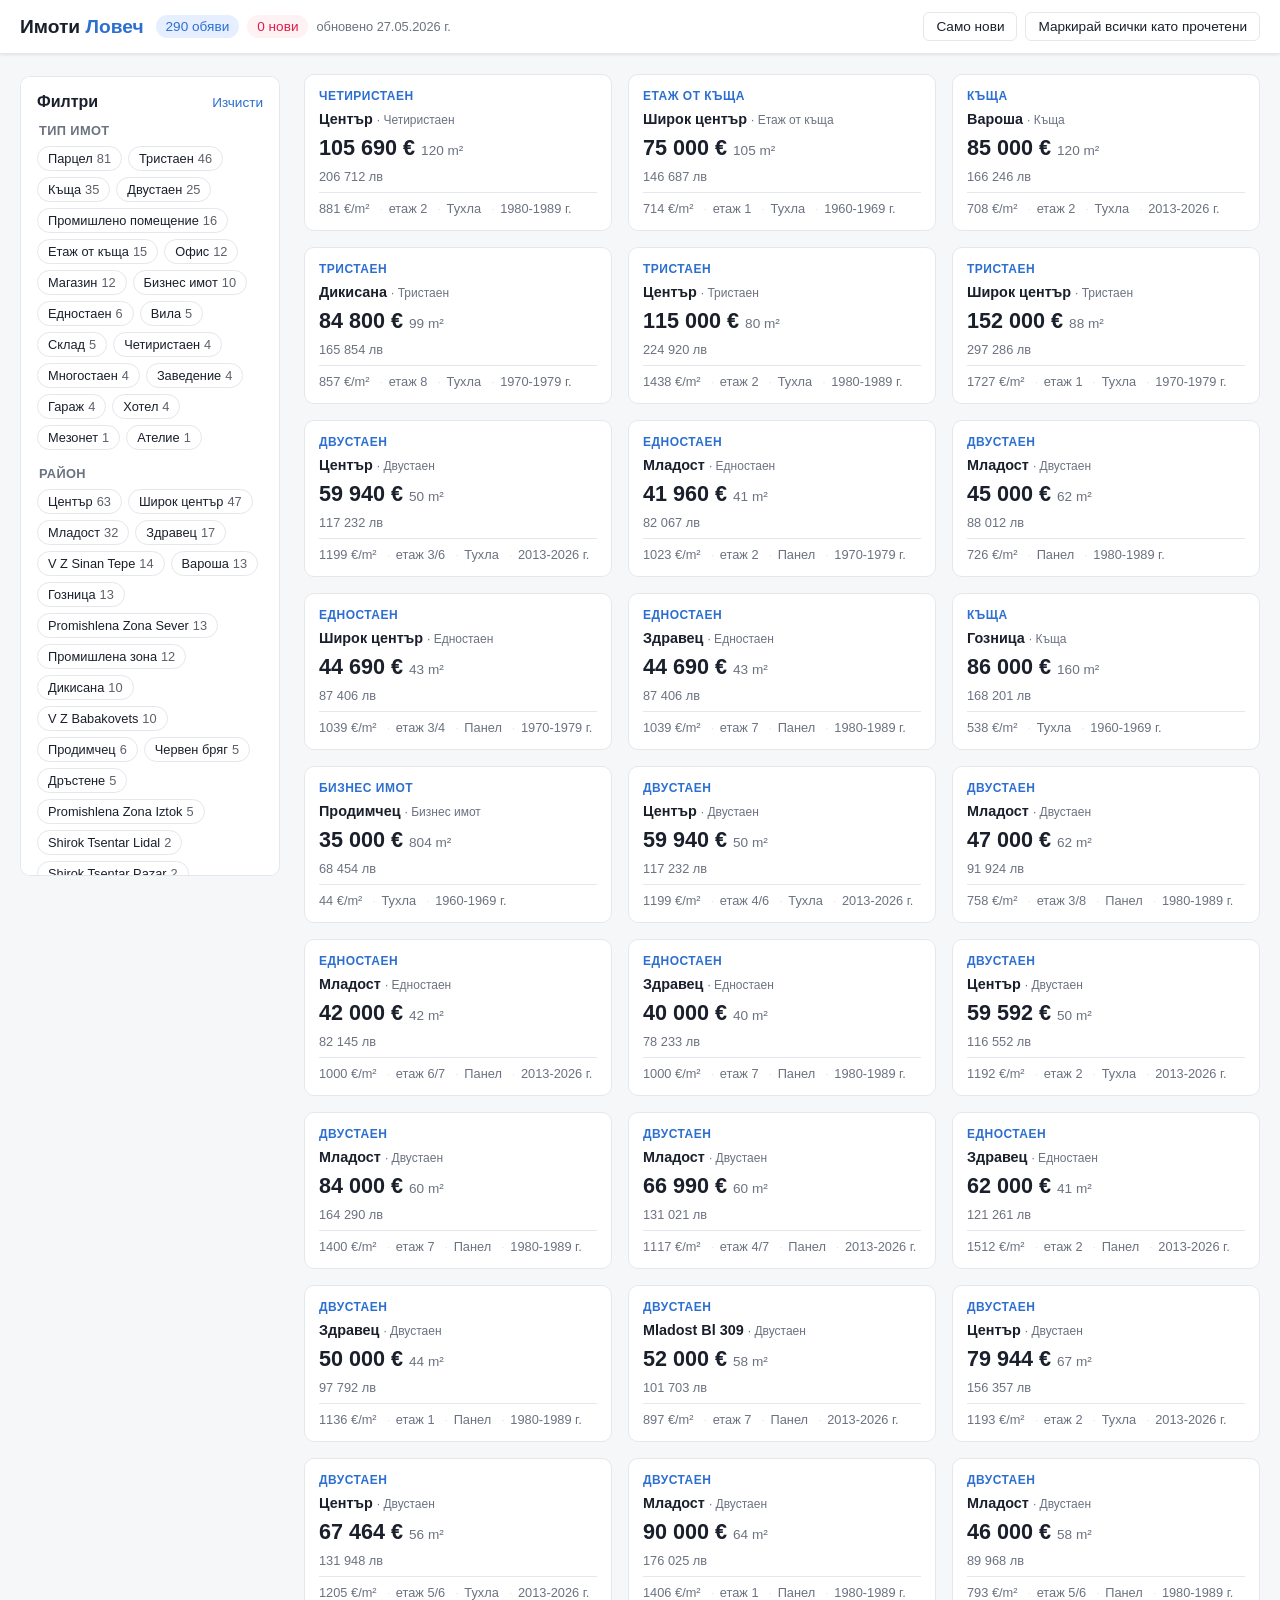
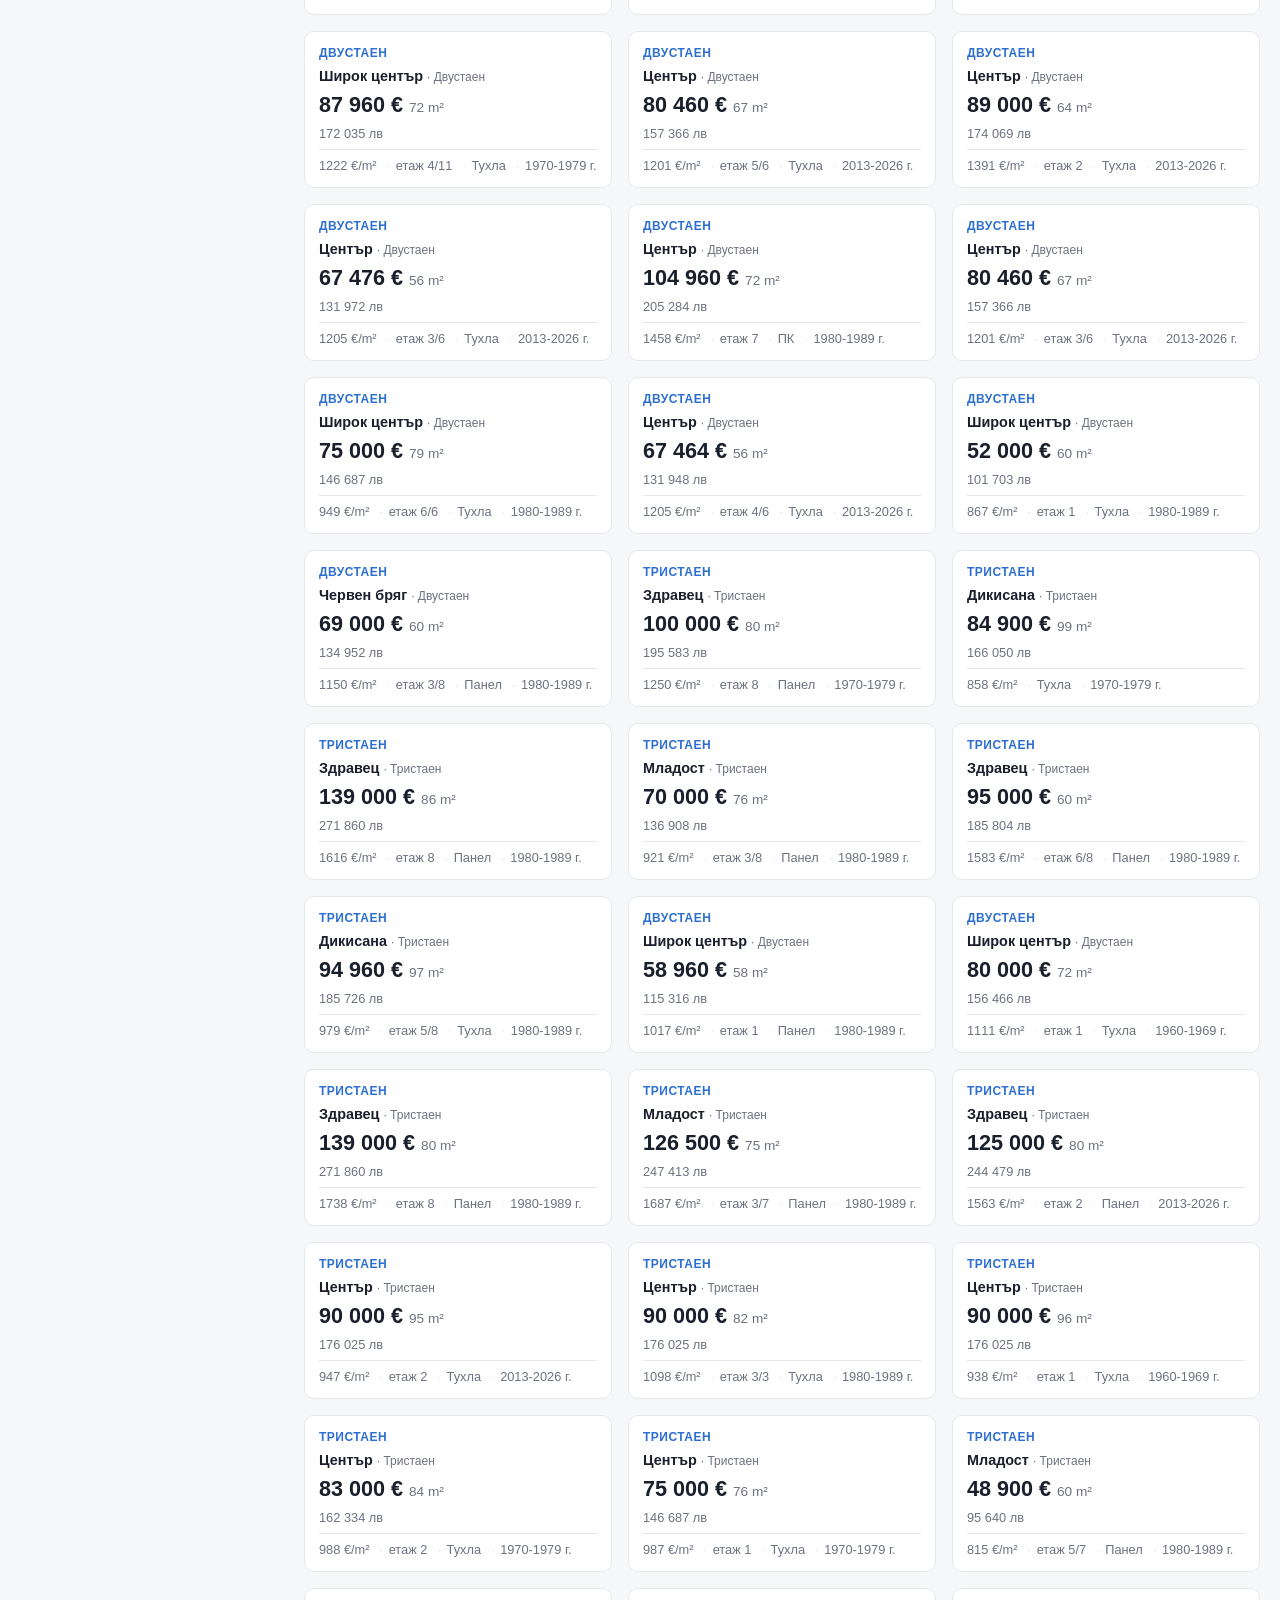
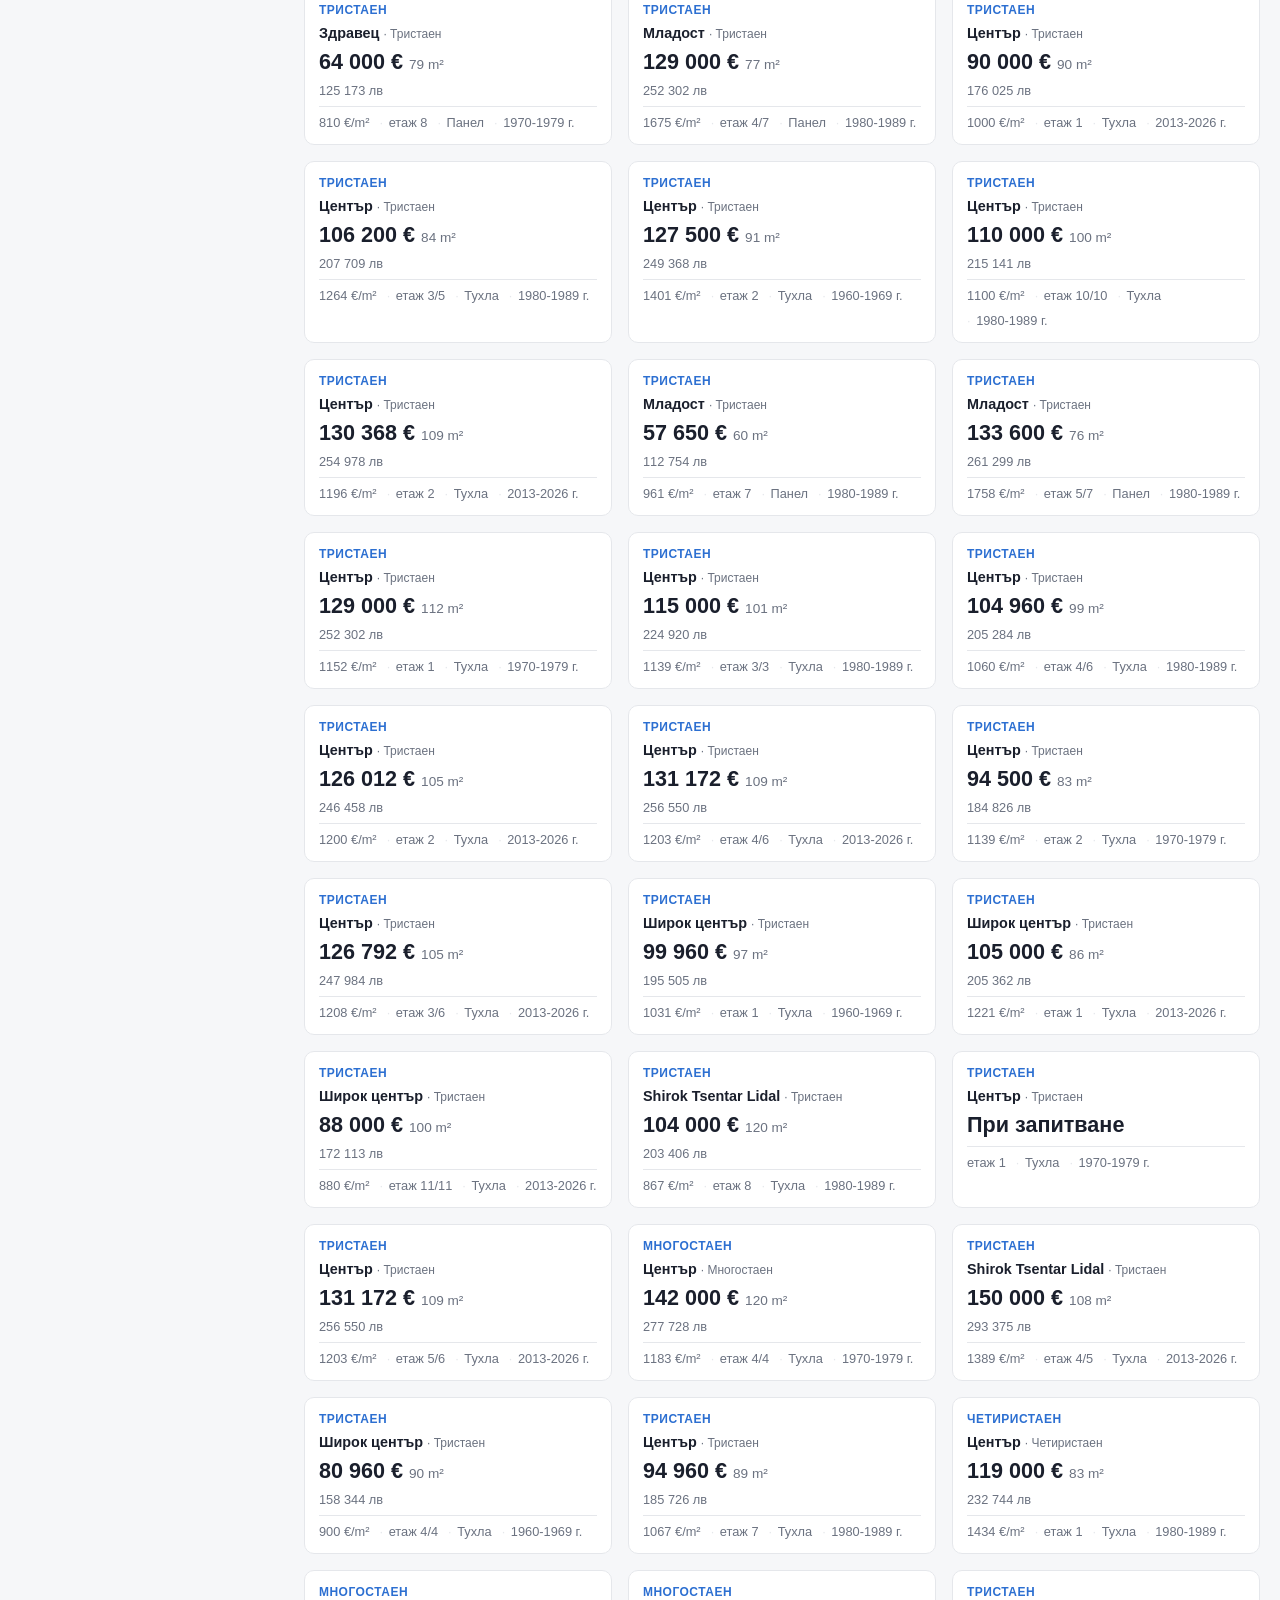
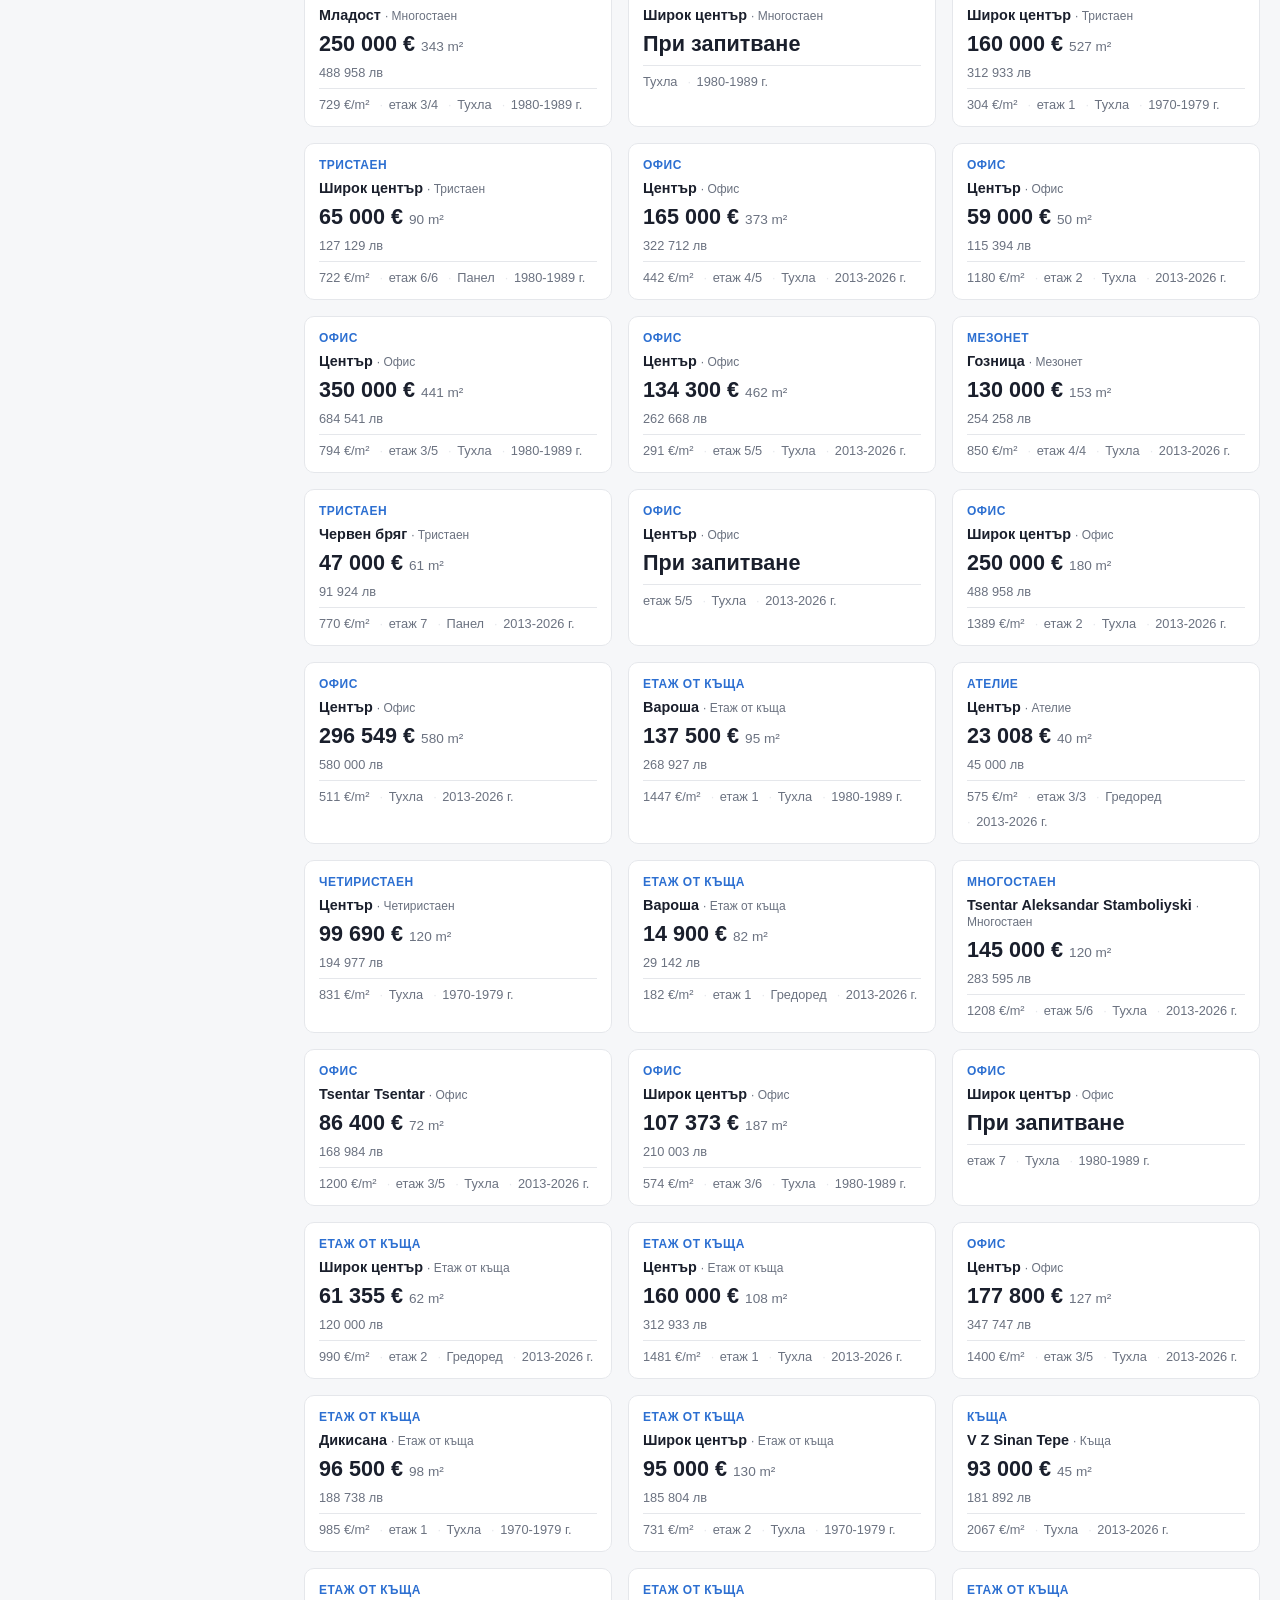
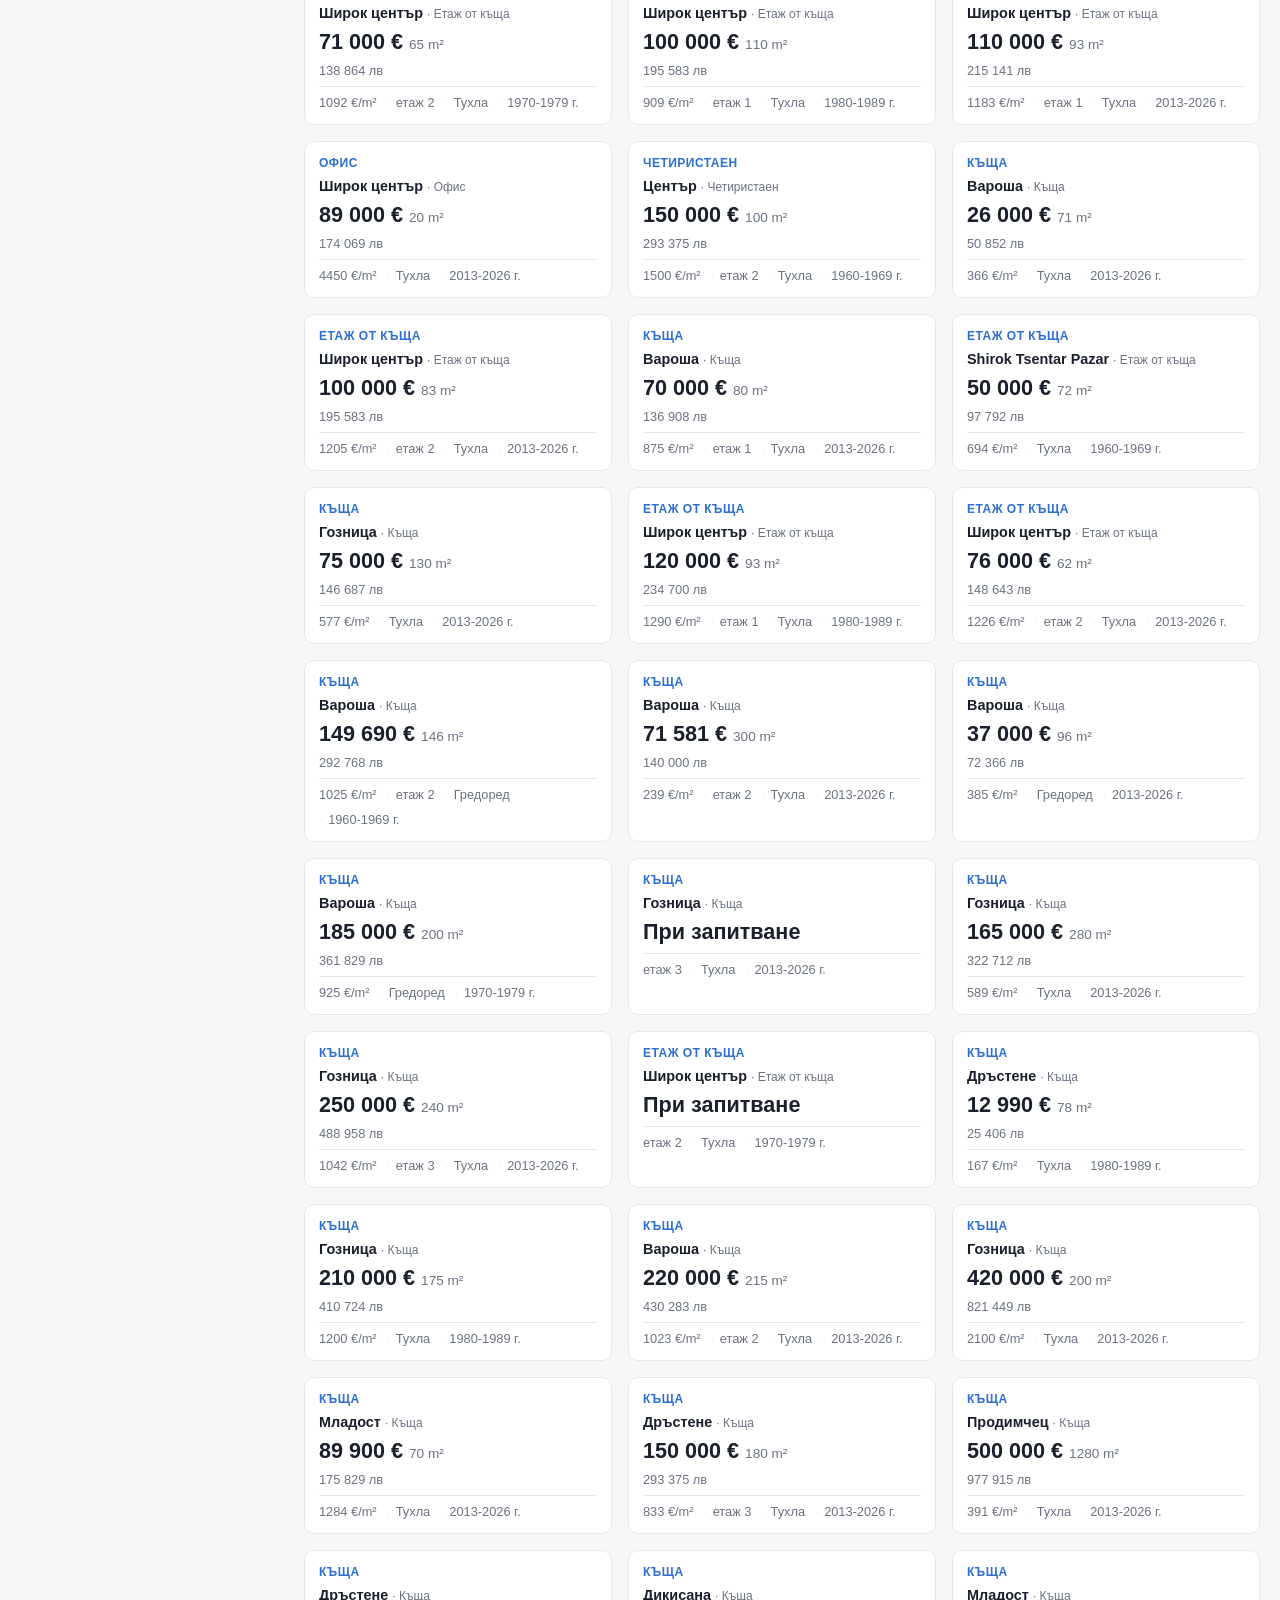
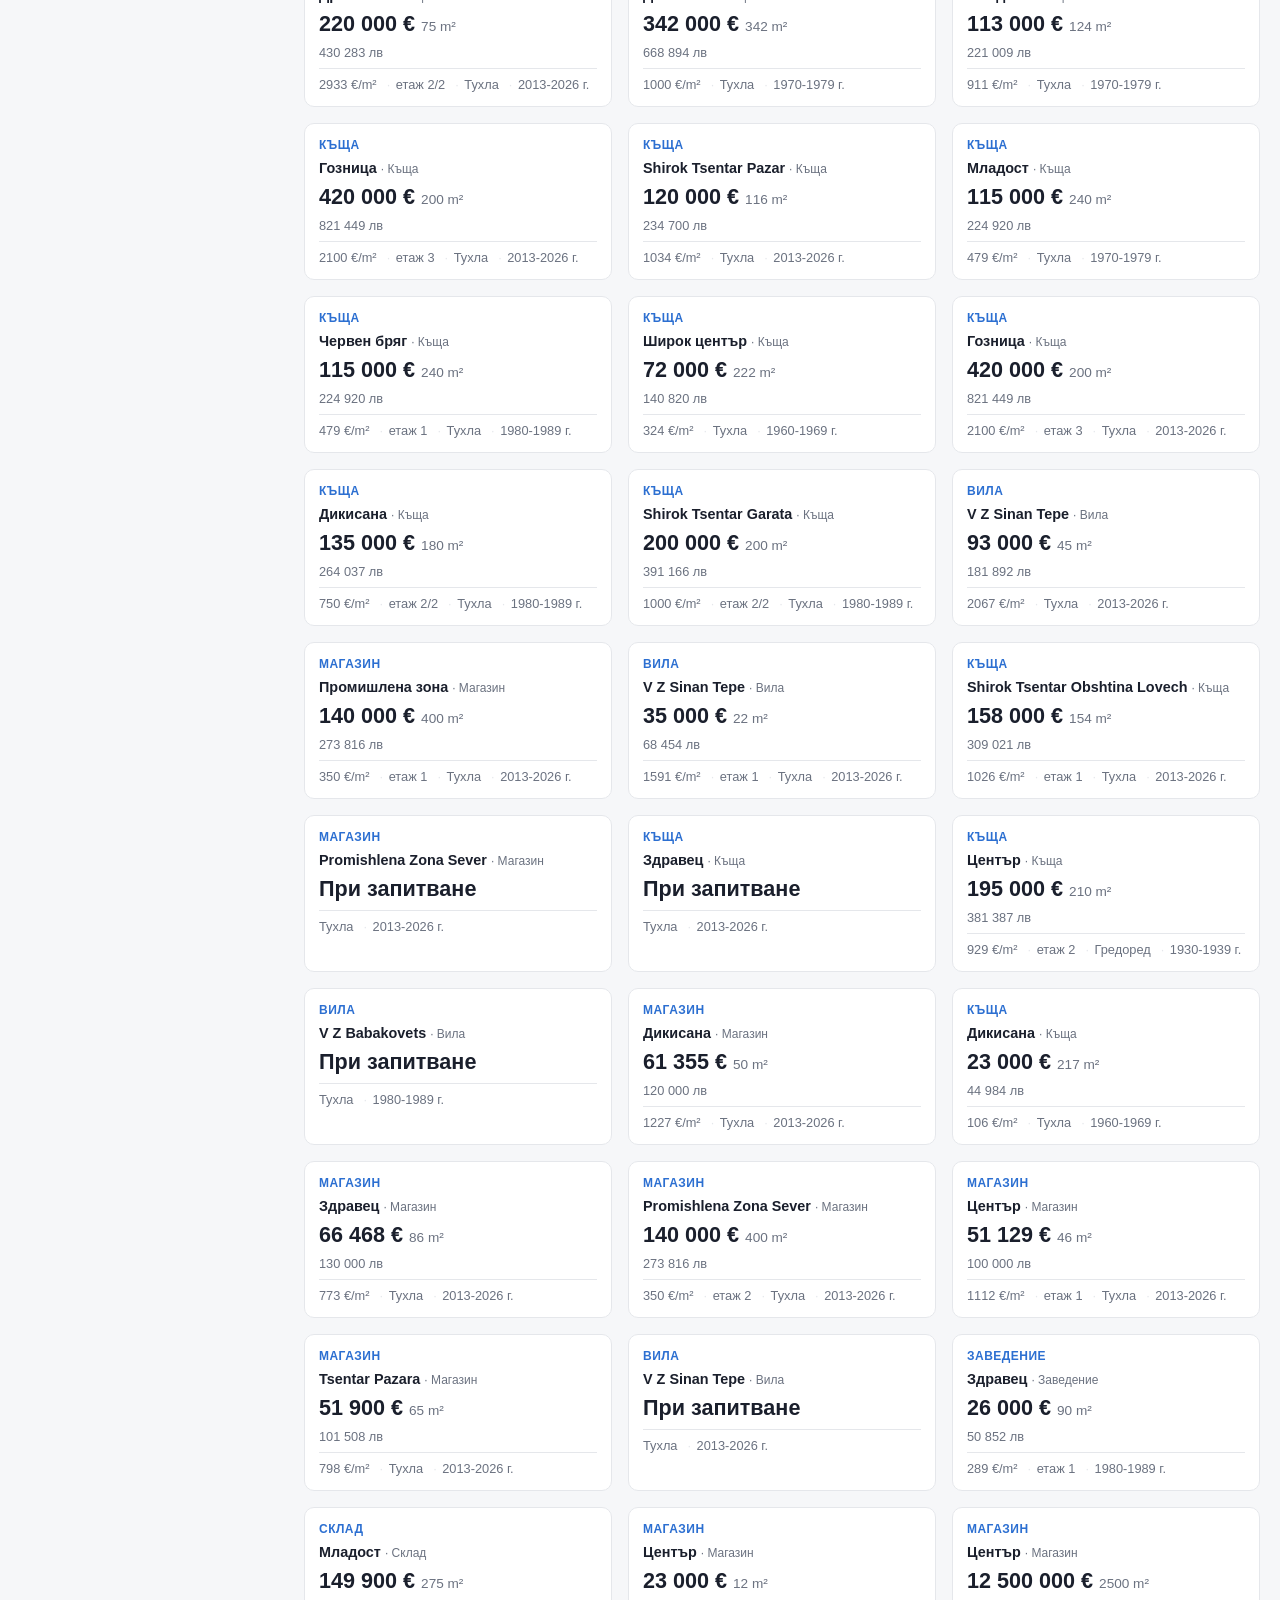
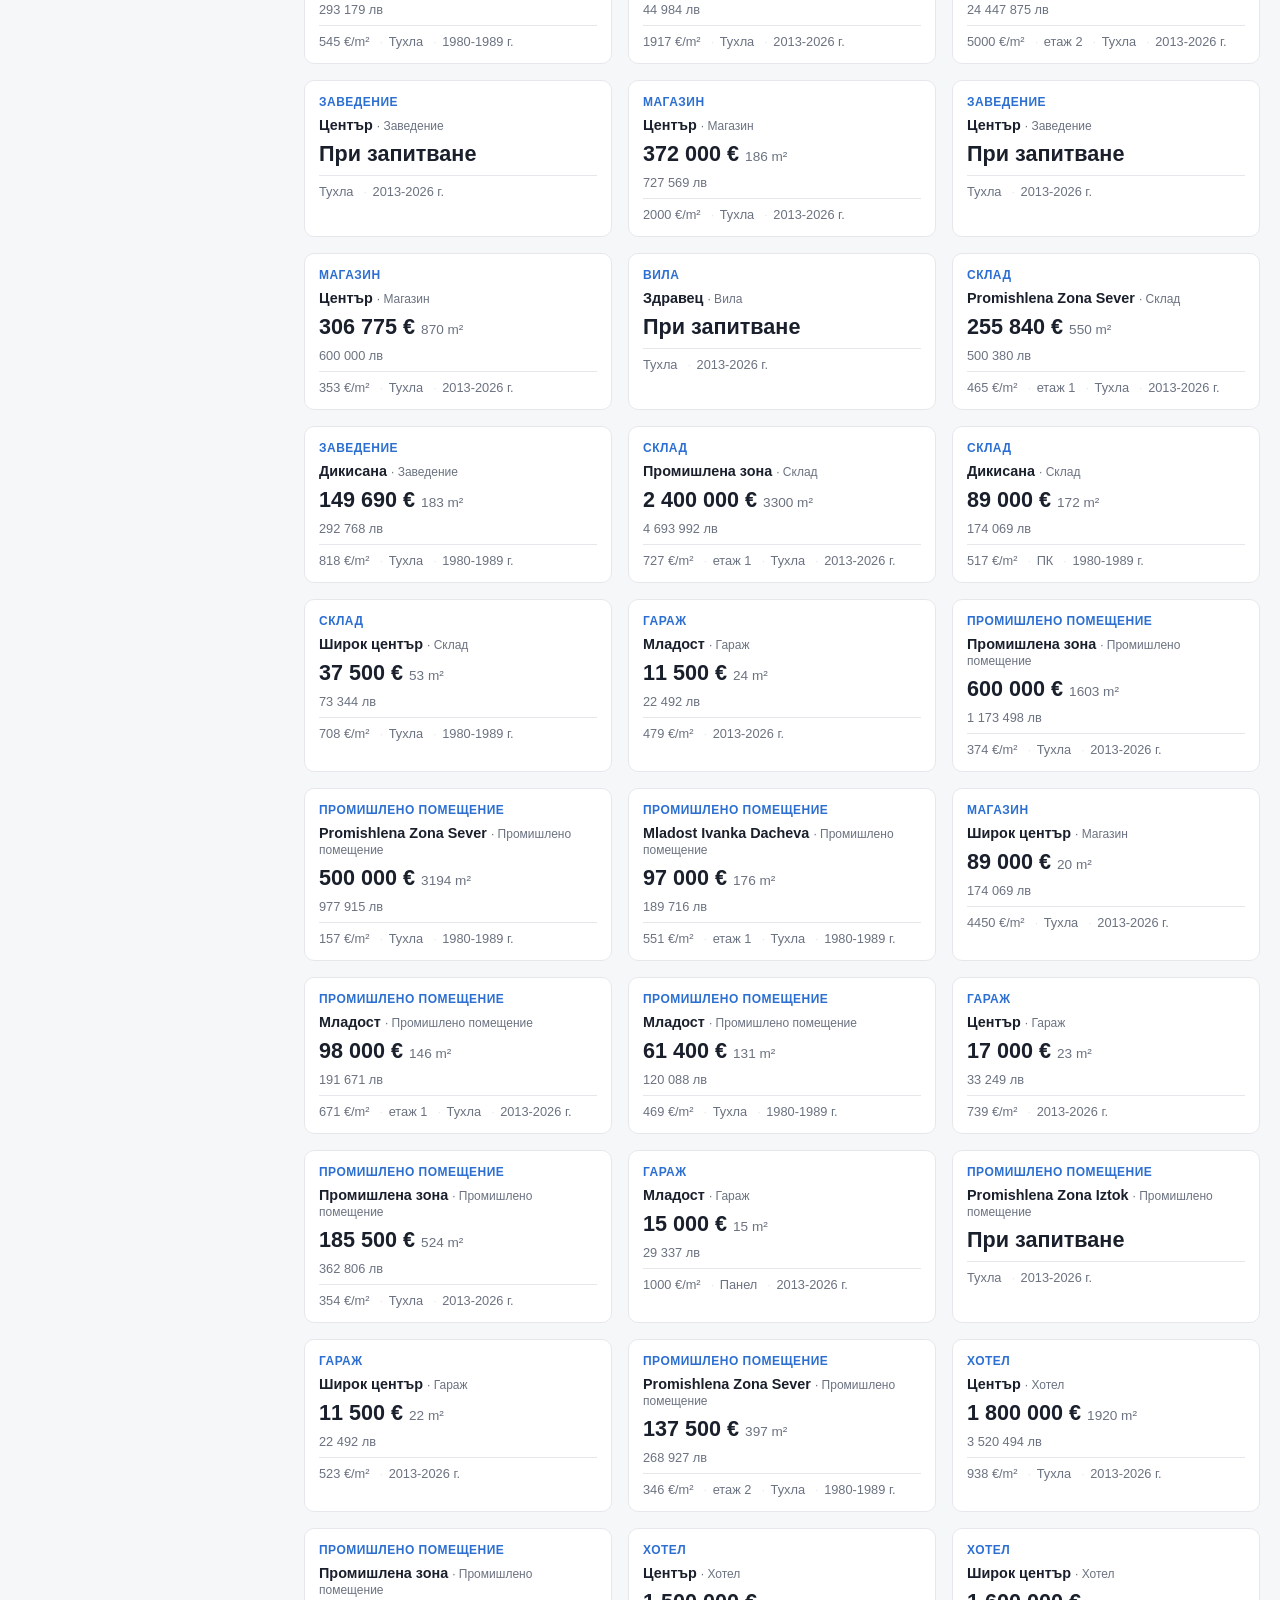
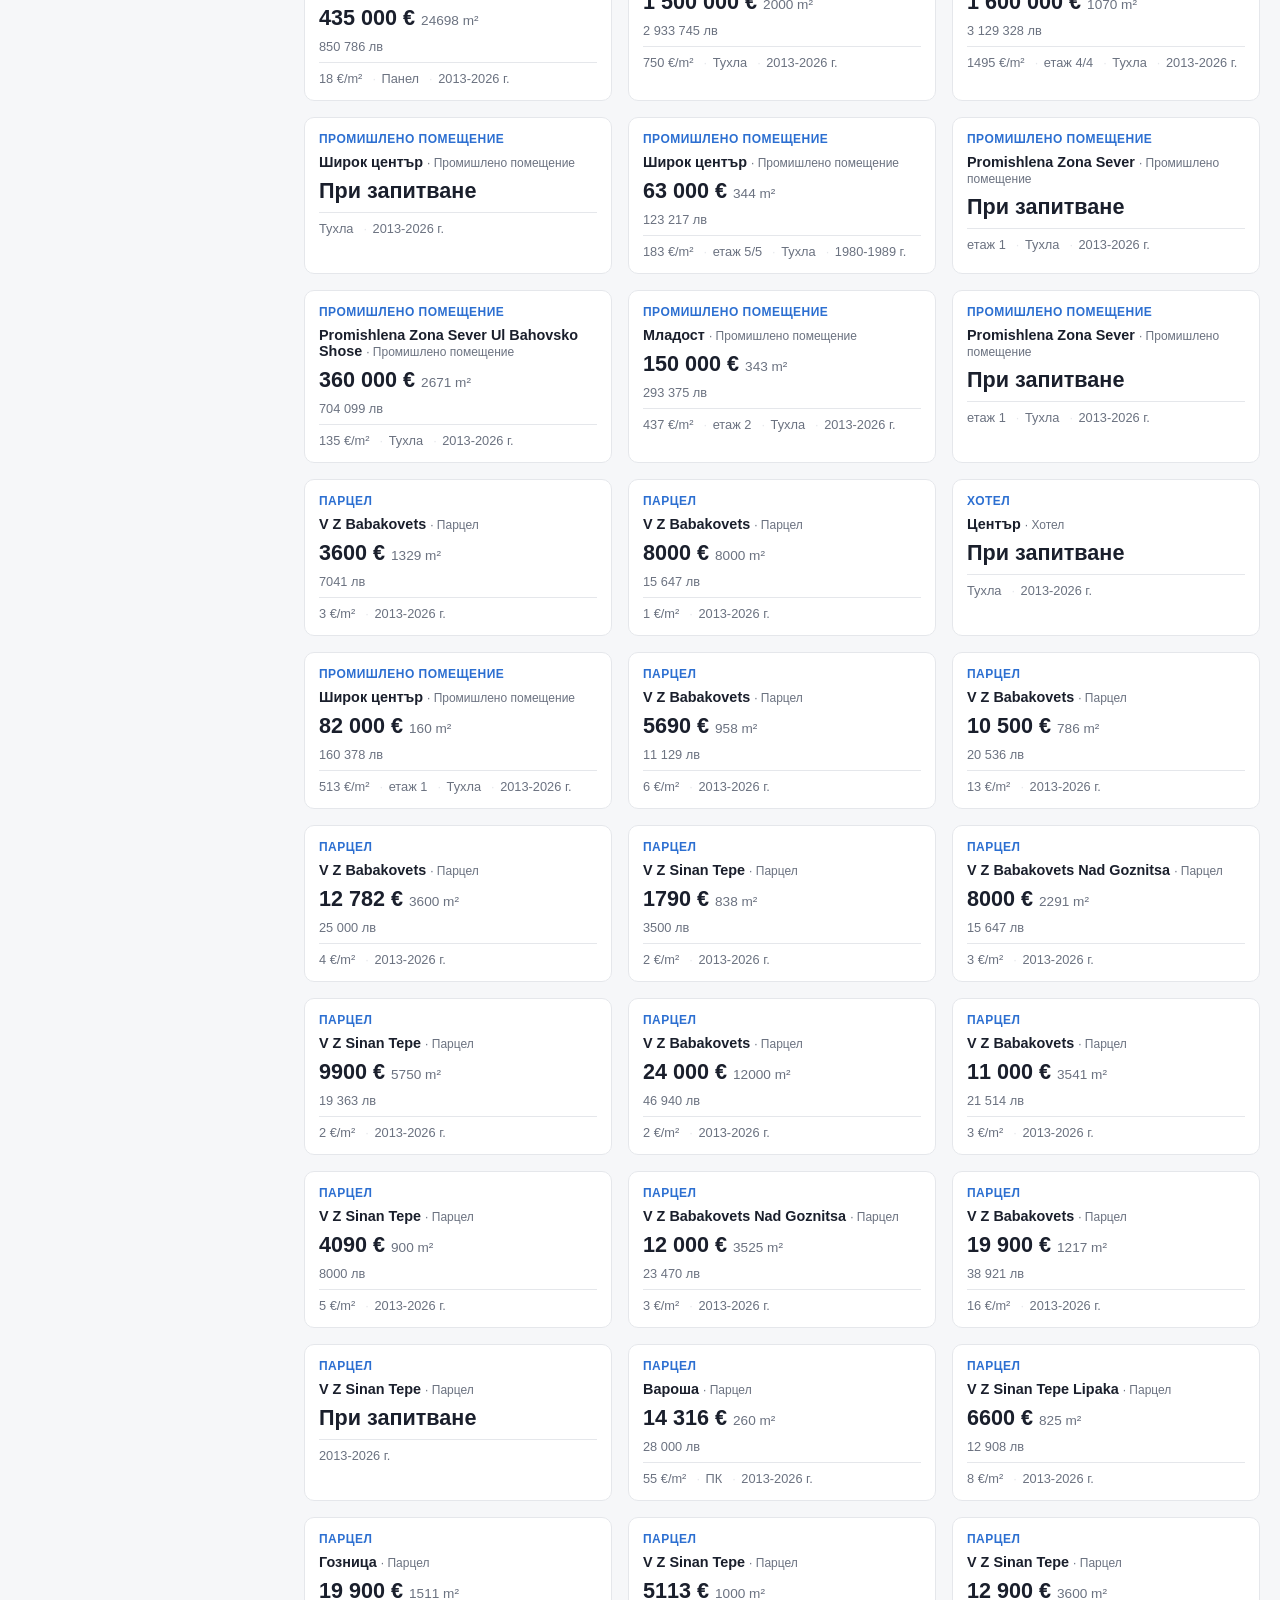
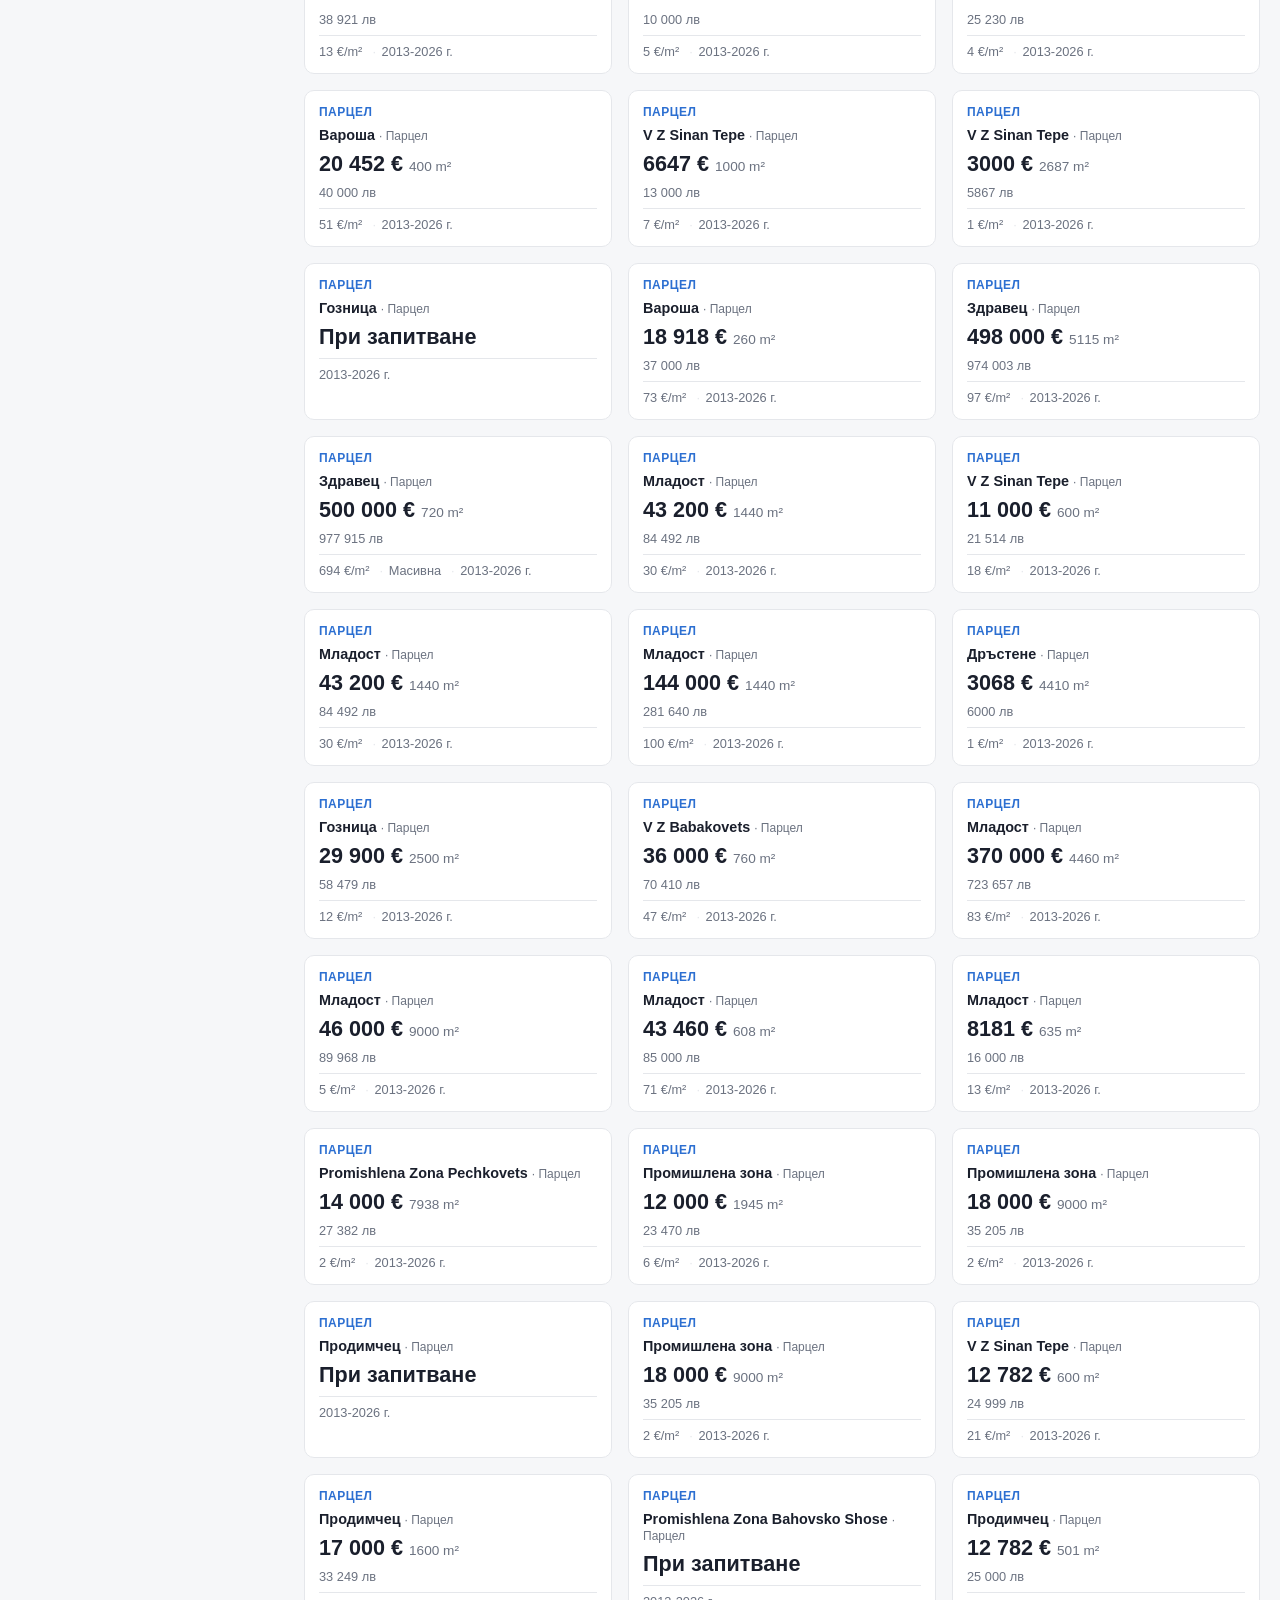
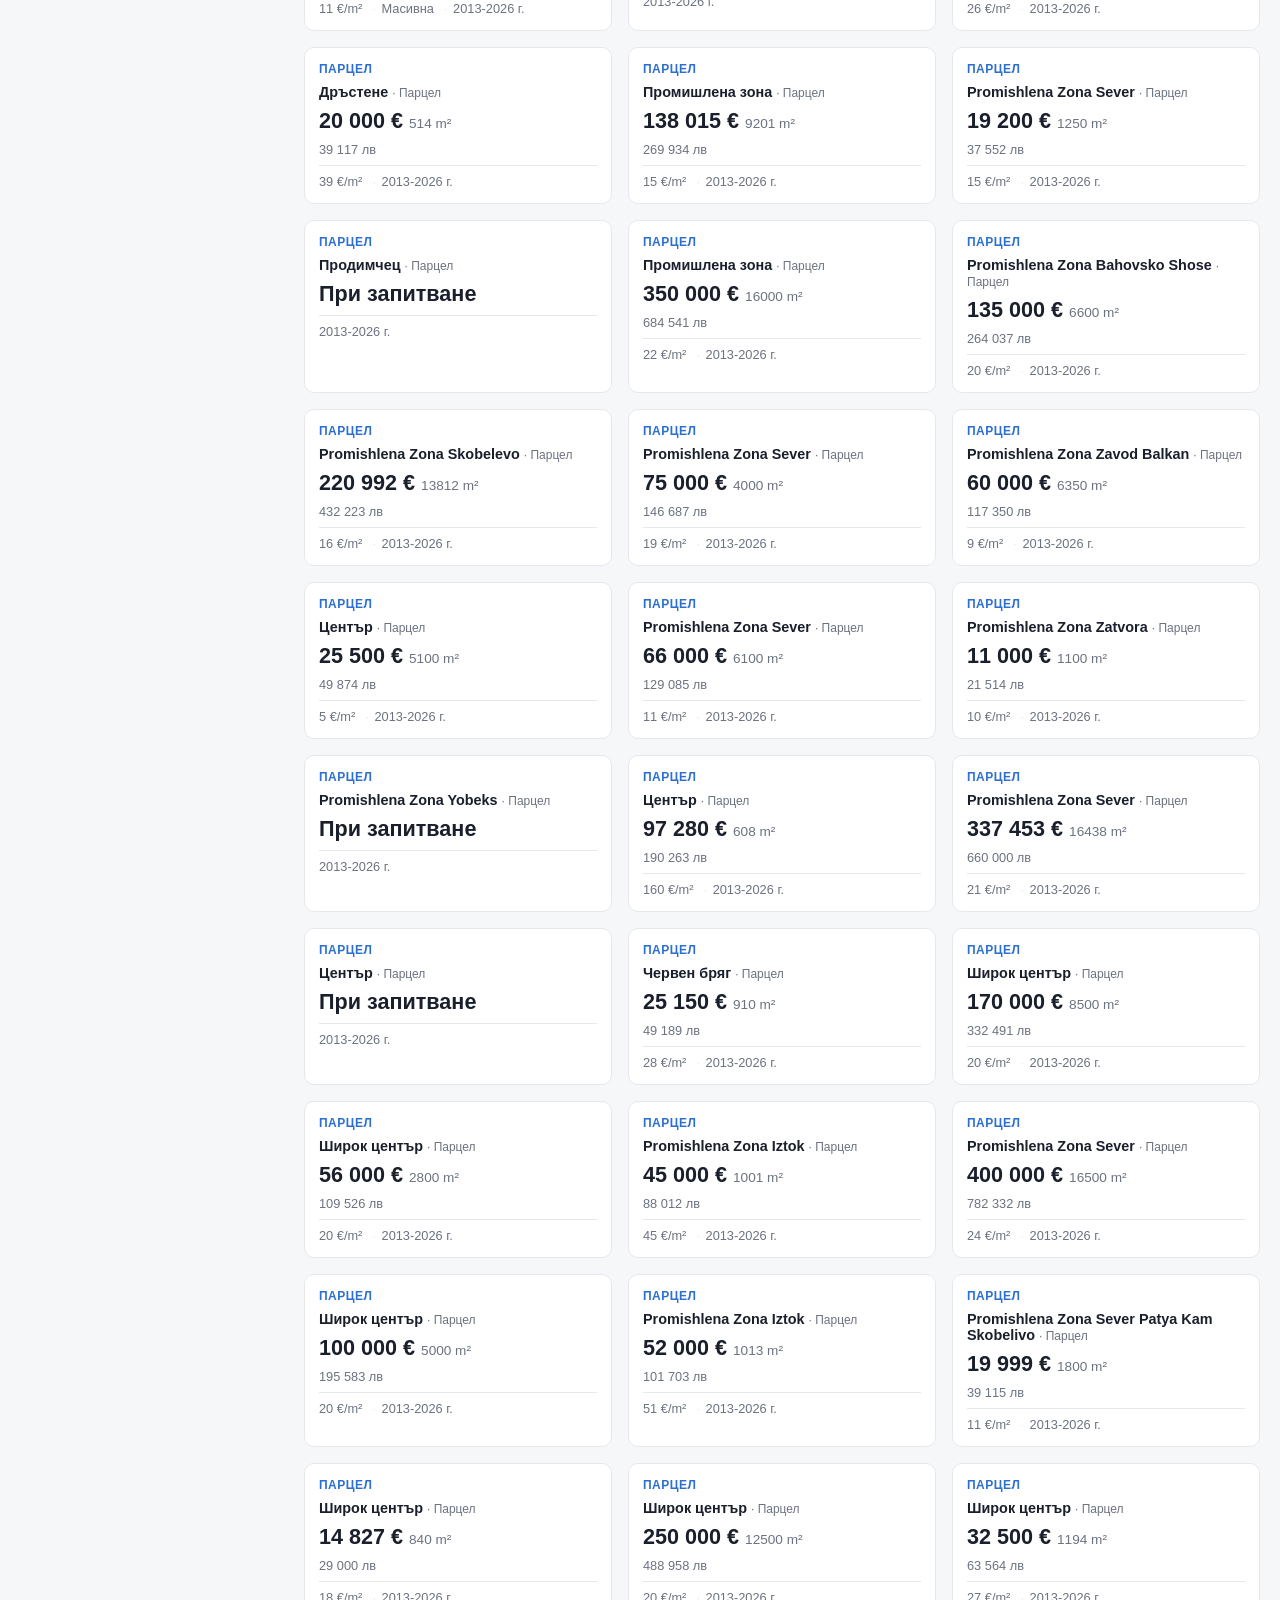
==== public/index.html @ 9520cfc7 "init: imoti-lovech site Co-Authored-By: Claude Opus 4.7 (1M context) <noreply@anthropic.com>" ====
<!DOCTYPE html>
<html lang="bg">
<head>
<meta charset="UTF-8">
<meta name="viewport" content="width=device-width, initial-scale=1">
<title>Имоти Ловеч — Продажби</title>
<meta name="description" content="Всички обяви за продажби в град Ловеч от imot.bg, обновявани на всеки 30 минути.">
<link rel="stylesheet" href="style.css">
</head>
<body>
<header class="topbar">
  <div class="topbar-inner">
    <h1>Имоти <span class="city">Ловеч</span></h1>
    <div class="meta">
      <span id="count-pill" class="pill">— обяви</span>
      <span id="new-pill" class="pill pill-new" hidden>0 нови</span>
      <span id="updated" class="updated"></span>
    </div>
    <div class="actions">
      <button id="toggle-only-new" class="btn-ghost">Само нови</button>
      <button id="mark-all-seen" class="btn-ghost">Маркирай всички като прочетени</button>
    </div>
  </div>
</header>

<main class="layout">
  <aside class="filters" id="filters">
    <div class="filters-header">
      <strong>Филтри</strong>
      <button id="clear-filters" class="btn-link">Изчисти</button>
    </div>

    <fieldset>
      <legend>Тип имот</legend>
      <div id="filter-types" class="chips"></div>
    </fieldset>

    <fieldset>
      <legend>Район</legend>
      <div id="filter-regions" class="chips"></div>
    </fieldset>

    <fieldset>
      <legend>Цена (EUR)</legend>
      <div class="range">
        <input type="number" id="price-min" placeholder="мин" inputmode="numeric">
        <span>–</span>
        <input type="number" id="price-max" placeholder="макс" inputmode="numeric">
      </div>
    </fieldset>

    <fieldset>
      <legend>Площ (m²)</legend>
      <div class="range">
        <input type="number" id="area-min" placeholder="мин" inputmode="numeric">
        <span>–</span>
        <input type="number" id="area-max" placeholder="макс" inputmode="numeric">
      </div>
    </fieldset>

    <fieldset>
      <legend>Цена / m² (EUR)</legend>
      <div class="range">
        <input type="number" id="ppm-min" placeholder="мин" inputmode="numeric">
        <span>–</span>
        <input type="number" id="ppm-max" placeholder="макс" inputmode="numeric">
      </div>
    </fieldset>

    <fieldset>
      <legend>Сортирай по</legend>
      <select id="sort">
        <option value="new">Най-нови</option>
        <option value="price_asc">Цена ↑</option>
        <option value="price_desc">Цена ↓</option>
        <option value="area_desc">Най-голяма площ</option>
        <option value="ppm_asc">€/m² ↑</option>
        <option value="ppm_desc">€/m² ↓</option>
      </select>
    </fieldset>
  </aside>

  <section class="results">
    <div id="grid" class="grid"></div>
    <div id="empty" class="empty" hidden>Няма обяви с тези филтри.</div>
  </section>
</main>

<footer class="footer">
  <small>Данни от <a href="https://www.imot.bg/obiavi/prodazhbi/grad-lovech" target="_blank" rel="noopener">imot.bg</a> · обновявани на всеки 30 мин · 1 EUR = 1.95583 лв</small>
</footer>

<script src="app.js"></script>
</body>
</html>
---- public/style.css ----
:root {
  --bg: #f6f7f9;
  --card: #ffffff;
  --text: #1a1f2c;
  --text-muted: #6b7280;
  --border: #e5e7eb;
  --accent: #2c6fd1;
  --accent-soft: #e6efff;
  --new: #e11d48;
  --new-soft: #fef2f4;
  --shadow: 0 1px 3px rgba(0,0,0,.06), 0 1px 2px rgba(0,0,0,.04);
  --radius: 10px;
}

@media (prefers-color-scheme: dark) {
  :root {
    --bg: #0f1218;
    --card: #181c25;
    --text: #e8ecf3;
    --text-muted: #9ba3af;
    --border: #2a2f3a;
    --accent: #5b9aff;
    --accent-soft: #1c2840;
    --new: #fb7185;
    --new-soft: #2a1421;
    --shadow: 0 1px 3px rgba(0,0,0,.4);
  }
}

* { box-sizing: border-box; }

html, body {
  margin: 0;
  font-family: -apple-system, BlinkMacSystemFont, "Segoe UI", Roboto, sans-serif;
  background: var(--bg);
  color: var(--text);
  -webkit-font-smoothing: antialiased;
}

a { color: var(--accent); text-decoration: none; }
a:hover { text-decoration: underline; }

/* TOPBAR */
.topbar {
  position: sticky;
  top: 0;
  z-index: 10;
  background: var(--card);
  border-bottom: 1px solid var(--border);
  box-shadow: var(--shadow);
}
.topbar-inner {
  max-width: 1400px;
  margin: 0 auto;
  padding: 12px 20px;
  display: flex;
  flex-wrap: wrap;
  align-items: center;
  gap: 12px;
}
.topbar h1 {
  font-size: 1.2rem;
  margin: 0;
  font-weight: 600;
}
.topbar h1 .city { color: var(--accent); }
.meta { display: flex; gap: 8px; align-items: center; flex-wrap: wrap; }
.pill {
  display: inline-block;
  padding: 4px 10px;
  background: var(--accent-soft);
  color: var(--accent);
  border-radius: 999px;
  font-size: .85rem;
  font-weight: 500;
}
.pill-new { background: var(--new-soft); color: var(--new); }
.updated { font-size: .8rem; color: var(--text-muted); }
.actions { margin-left: auto; display: flex; gap: 8px; flex-wrap: wrap; }
.btn-ghost {
  background: transparent;
  border: 1px solid var(--border);
  color: var(--text);
  padding: 6px 12px;
  border-radius: 6px;
  font-size: .85rem;
  cursor: pointer;
  transition: .15s;
}
.btn-ghost:hover { background: var(--accent-soft); border-color: var(--accent); }
.btn-ghost.active { background: var(--accent); color: white; border-color: var(--accent); }
.btn-link {
  background: none;
  border: none;
  color: var(--accent);
  font-size: .85rem;
  cursor: pointer;
  padding: 0;
}

/* LAYOUT */
.layout {
  max-width: 1400px;
  margin: 0 auto;
  display: grid;
  grid-template-columns: 260px 1fr;
  gap: 24px;
  padding: 20px;
}
@media (max-width: 800px) {
  .layout { grid-template-columns: 1fr; }
  .filters { position: static; }
}

/* FILTERS */
.filters {
  position: sticky;
  top: 76px;
  align-self: start;
  background: var(--card);
  border: 1px solid var(--border);
  border-radius: var(--radius);
  padding: 16px;
  max-height: calc(100vh - 100px);
  overflow-y: auto;
}
.filters-header {
  display: flex;
  justify-content: space-between;
  align-items: center;
  margin-bottom: 12px;
}
.filters fieldset {
  border: none;
  padding: 0;
  margin: 0 0 16px 0;
}
.filters legend {
  font-size: .8rem;
  font-weight: 600;
  text-transform: uppercase;
  letter-spacing: .03em;
  color: var(--text-muted);
  margin-bottom: 8px;
}
.chips { display: flex; flex-wrap: wrap; gap: 6px; }
.chip {
  padding: 4px 10px;
  background: transparent;
  border: 1px solid var(--border);
  border-radius: 999px;
  font-size: .8rem;
  cursor: pointer;
  color: var(--text);
  transition: .15s;
}
.chip:hover { border-color: var(--accent); }
.chip.active {
  background: var(--accent);
  color: white;
  border-color: var(--accent);
}
.chip .count { opacity: .7; margin-left: 4px; }
.range { display: flex; gap: 6px; align-items: center; }
.range input {
  width: 100%;
  padding: 6px 8px;
  border: 1px solid var(--border);
  border-radius: 6px;
  font-size: .85rem;
  background: var(--bg);
  color: var(--text);
}
.range span { color: var(--text-muted); }
select {
  width: 100%;
  padding: 7px 8px;
  border: 1px solid var(--border);
  border-radius: 6px;
  background: var(--bg);
  color: var(--text);
  font-size: .85rem;
}

/* GRID + CARDS */
.grid {
  display: grid;
  grid-template-columns: repeat(auto-fill, minmax(280px, 1fr));
  gap: 16px;
}
.card {
  background: var(--card);
  border: 1px solid var(--border);
  border-radius: var(--radius);
  padding: 14px;
  cursor: pointer;
  transition: .15s;
  position: relative;
  display: flex;
  flex-direction: column;
  gap: 8px;
  text-decoration: none;
  color: inherit;
}
.card:hover {
  transform: translateY(-1px);
  box-shadow: 0 6px 16px rgba(0,0,0,.08);
  border-color: var(--accent);
  text-decoration: none;
}
.card.new {
  border-color: var(--new);
  box-shadow: 0 0 0 1px var(--new-soft);
}
.card .new-badge {
  position: absolute;
  top: 10px;
  right: 10px;
  background: var(--new);
  color: white;
  padding: 2px 8px;
  border-radius: 999px;
  font-size: .7rem;
  font-weight: 700;
  letter-spacing: .03em;
  text-transform: uppercase;
}
.card-type {
  display: inline-block;
  font-size: .75rem;
  font-weight: 600;
  text-transform: uppercase;
  letter-spacing: .04em;
  color: var(--accent);
}
.card-region {
  font-size: .9rem;
  font-weight: 600;
  color: var(--text);
}
.card-region small {
  font-weight: 400;
  color: var(--text-muted);
  margin-left: 4px;
}
.card-price {
  font-size: 1.35rem;
  font-weight: 700;
  color: var(--text);
}
.card-price small {
  font-size: .85rem;
  color: var(--text-muted);
  font-weight: 400;
  margin-left: 6px;
}
.card-bgn { font-size: .8rem; color: var(--text-muted); }
.card-specs {
  display: flex;
  flex-wrap: wrap;
  gap: 10px;
  font-size: .8rem;
  color: var(--text-muted);
  padding-top: 8px;
  border-top: 1px solid var(--border);
}
.card-specs span::before {
  content: '· ';
  margin-right: 2px;
  color: var(--border);
}
.card-specs span:first-child::before { content: ''; margin: 0; }

.empty {
  text-align: center;
  padding: 40px;
  color: var(--text-muted);
  background: var(--card);
  border: 1px dashed var(--border);
  border-radius: var(--radius);
}

.footer {
  text-align: center;
  padding: 24px;
  color: var(--text-muted);
  font-size: .8rem;
}
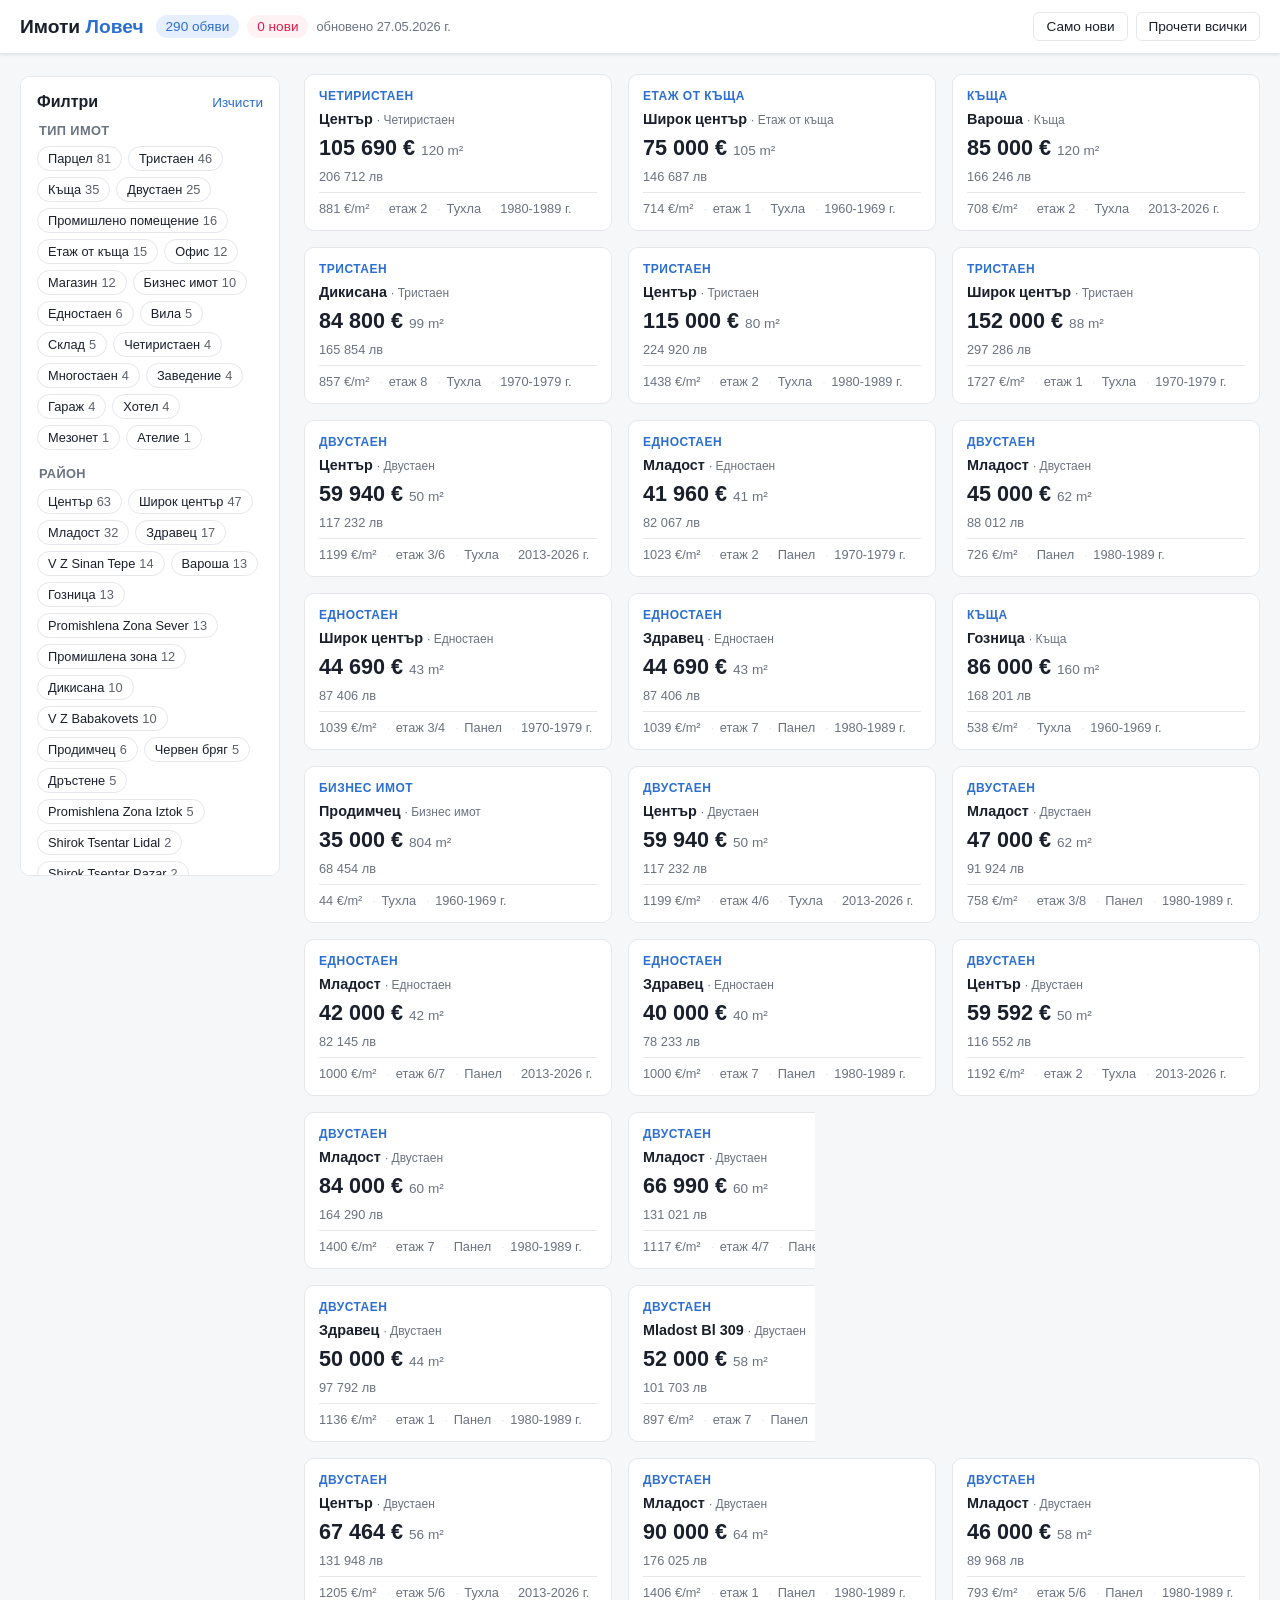
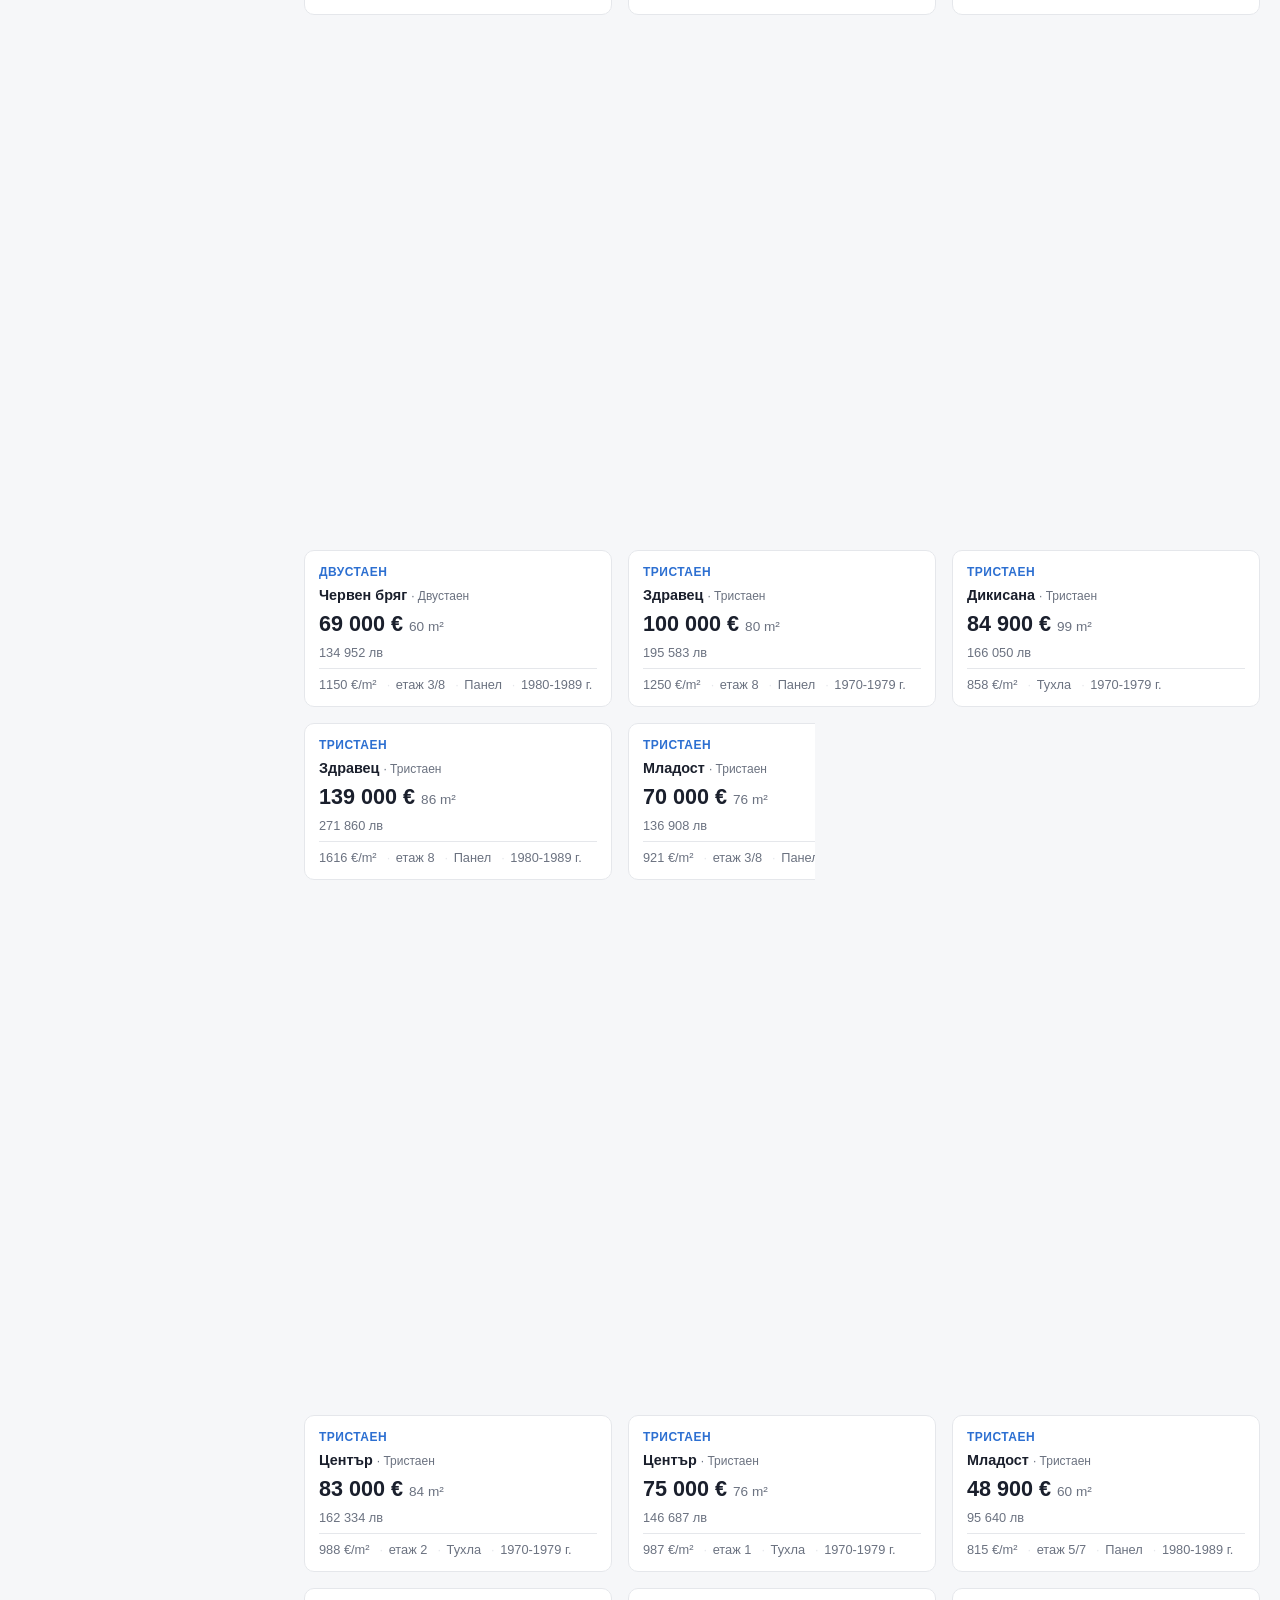
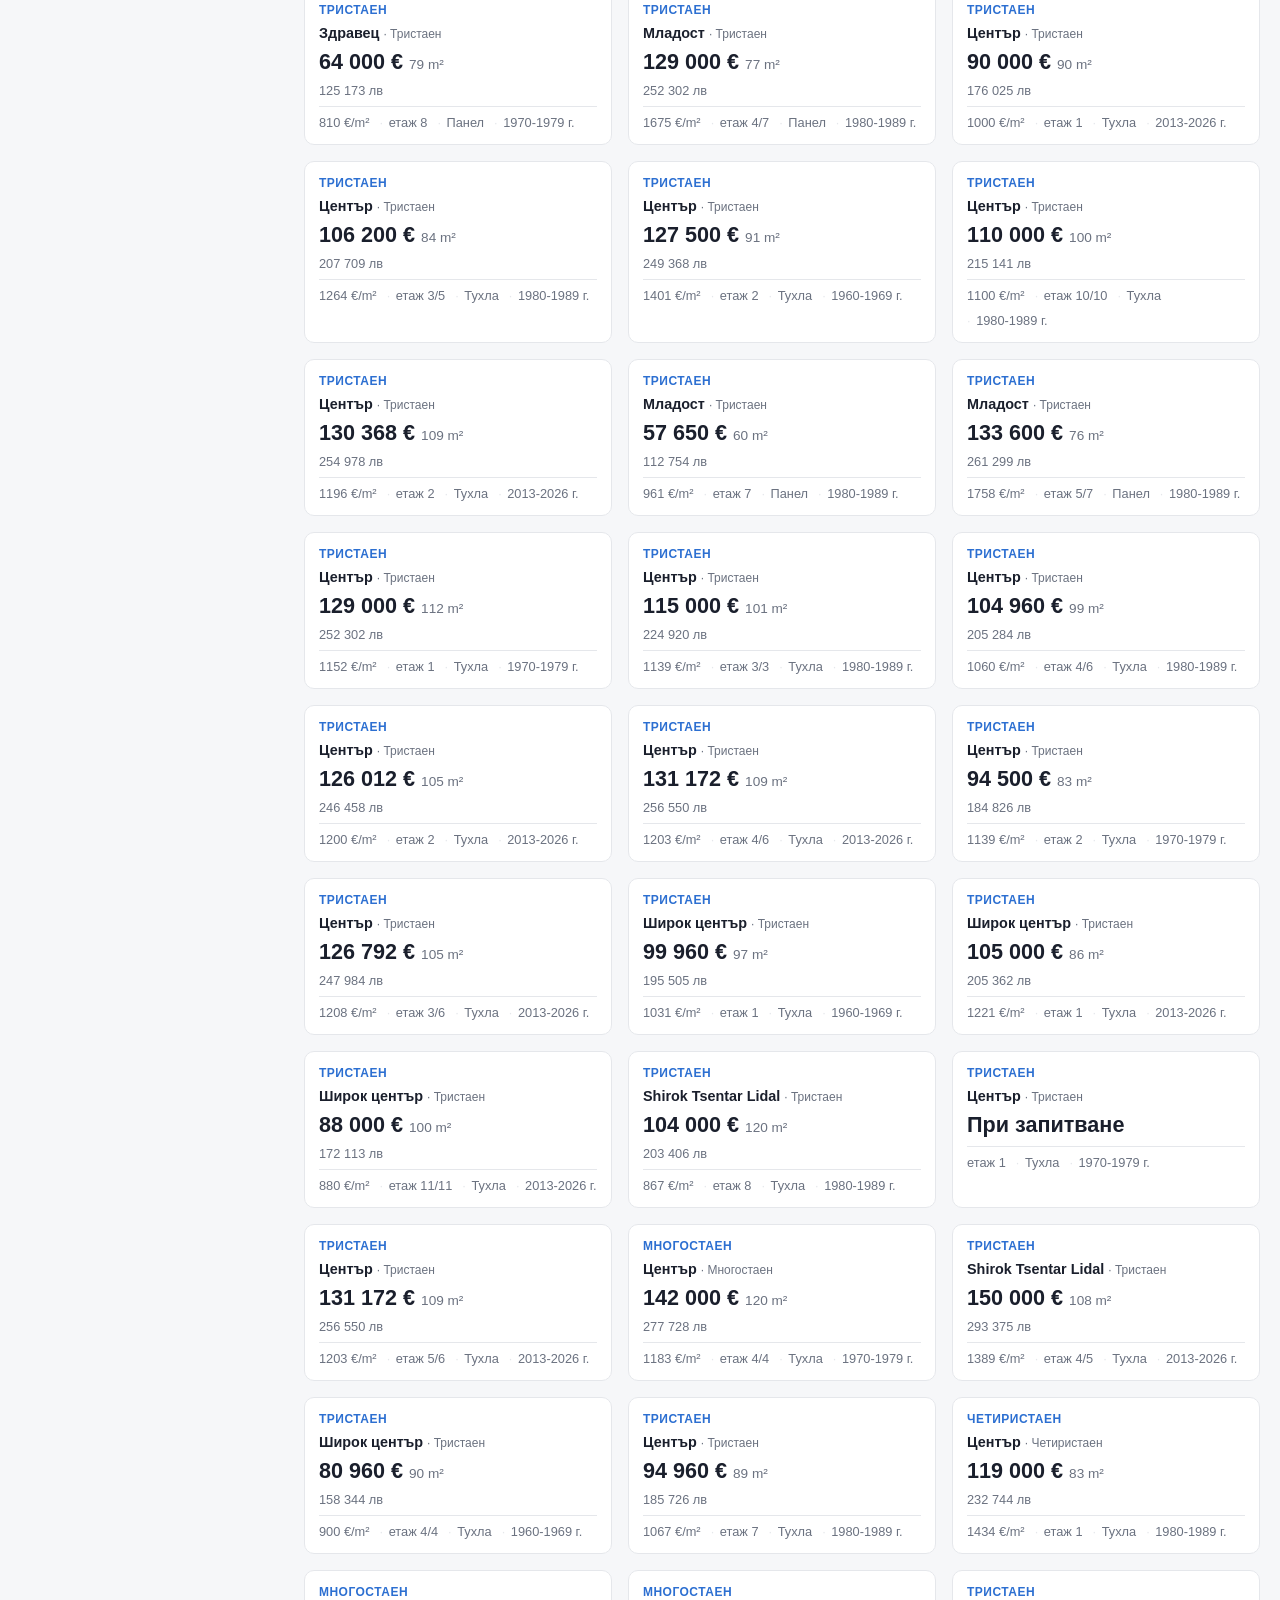
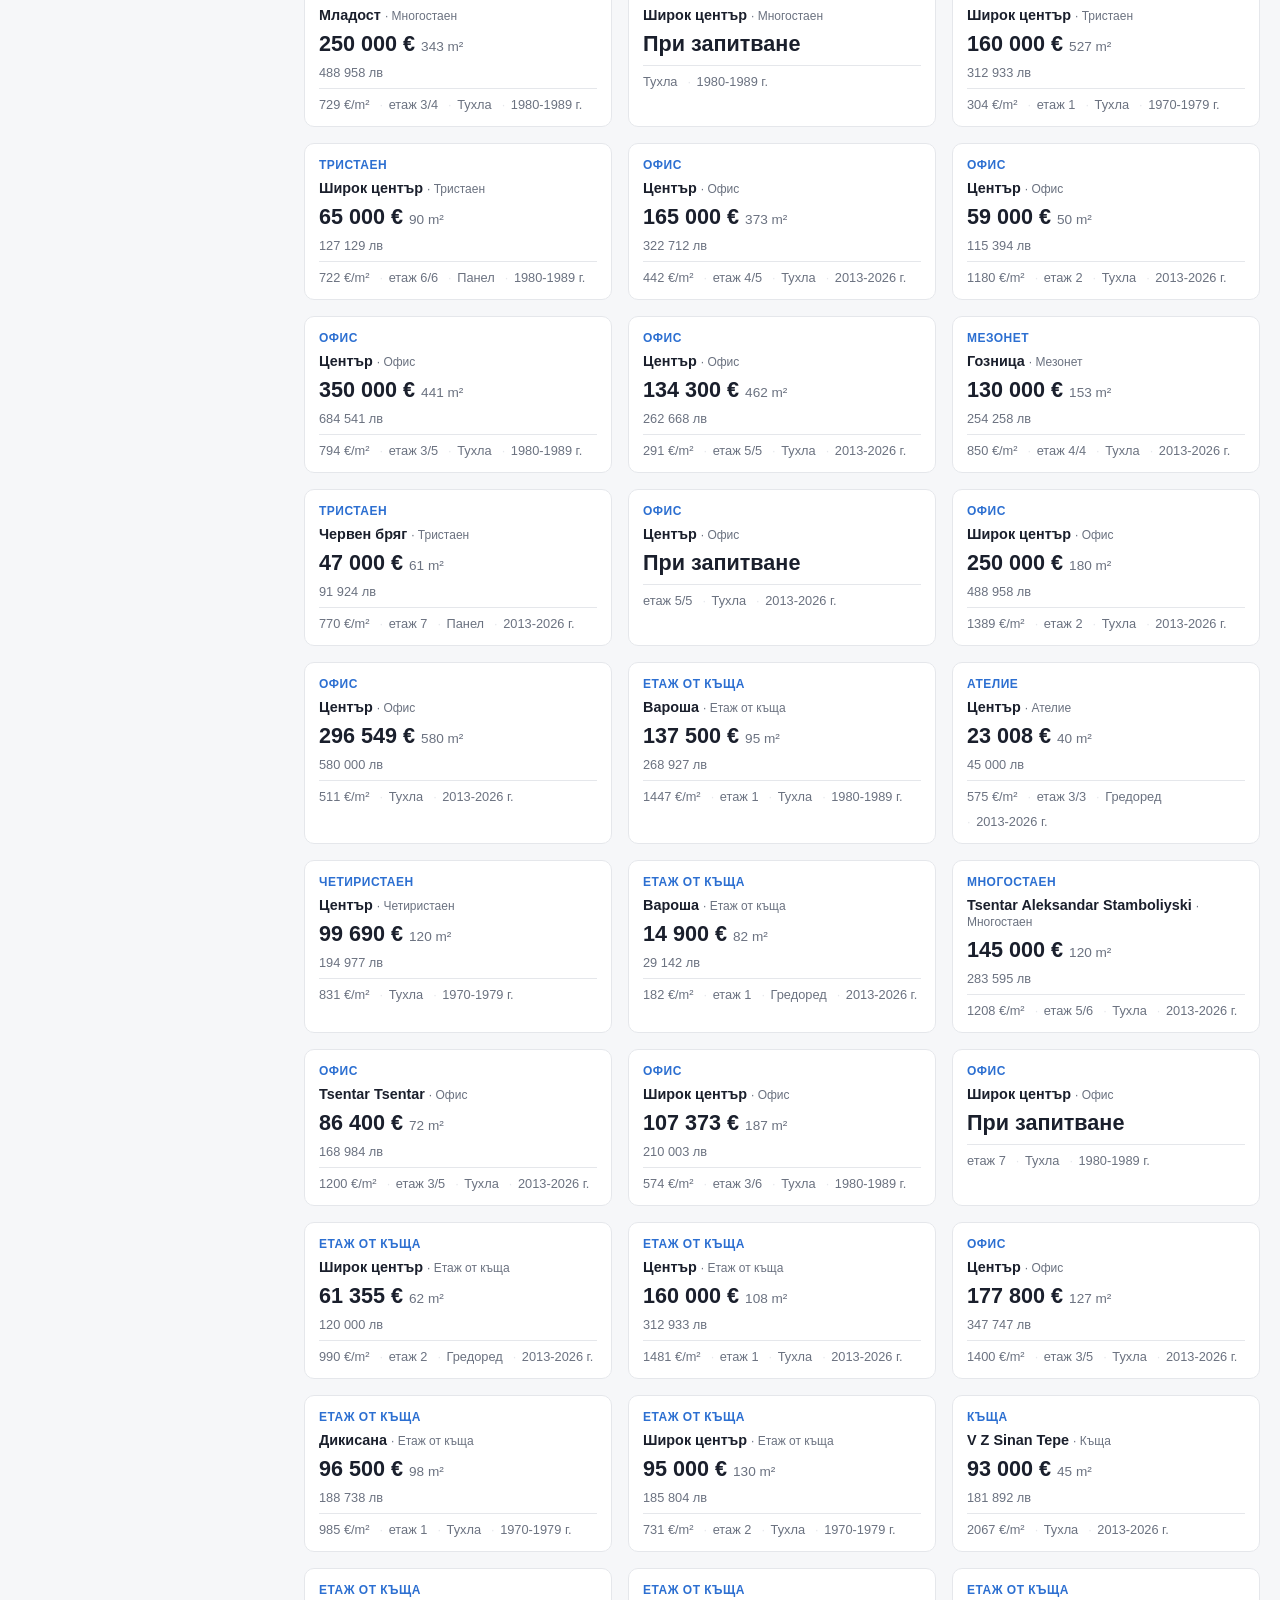
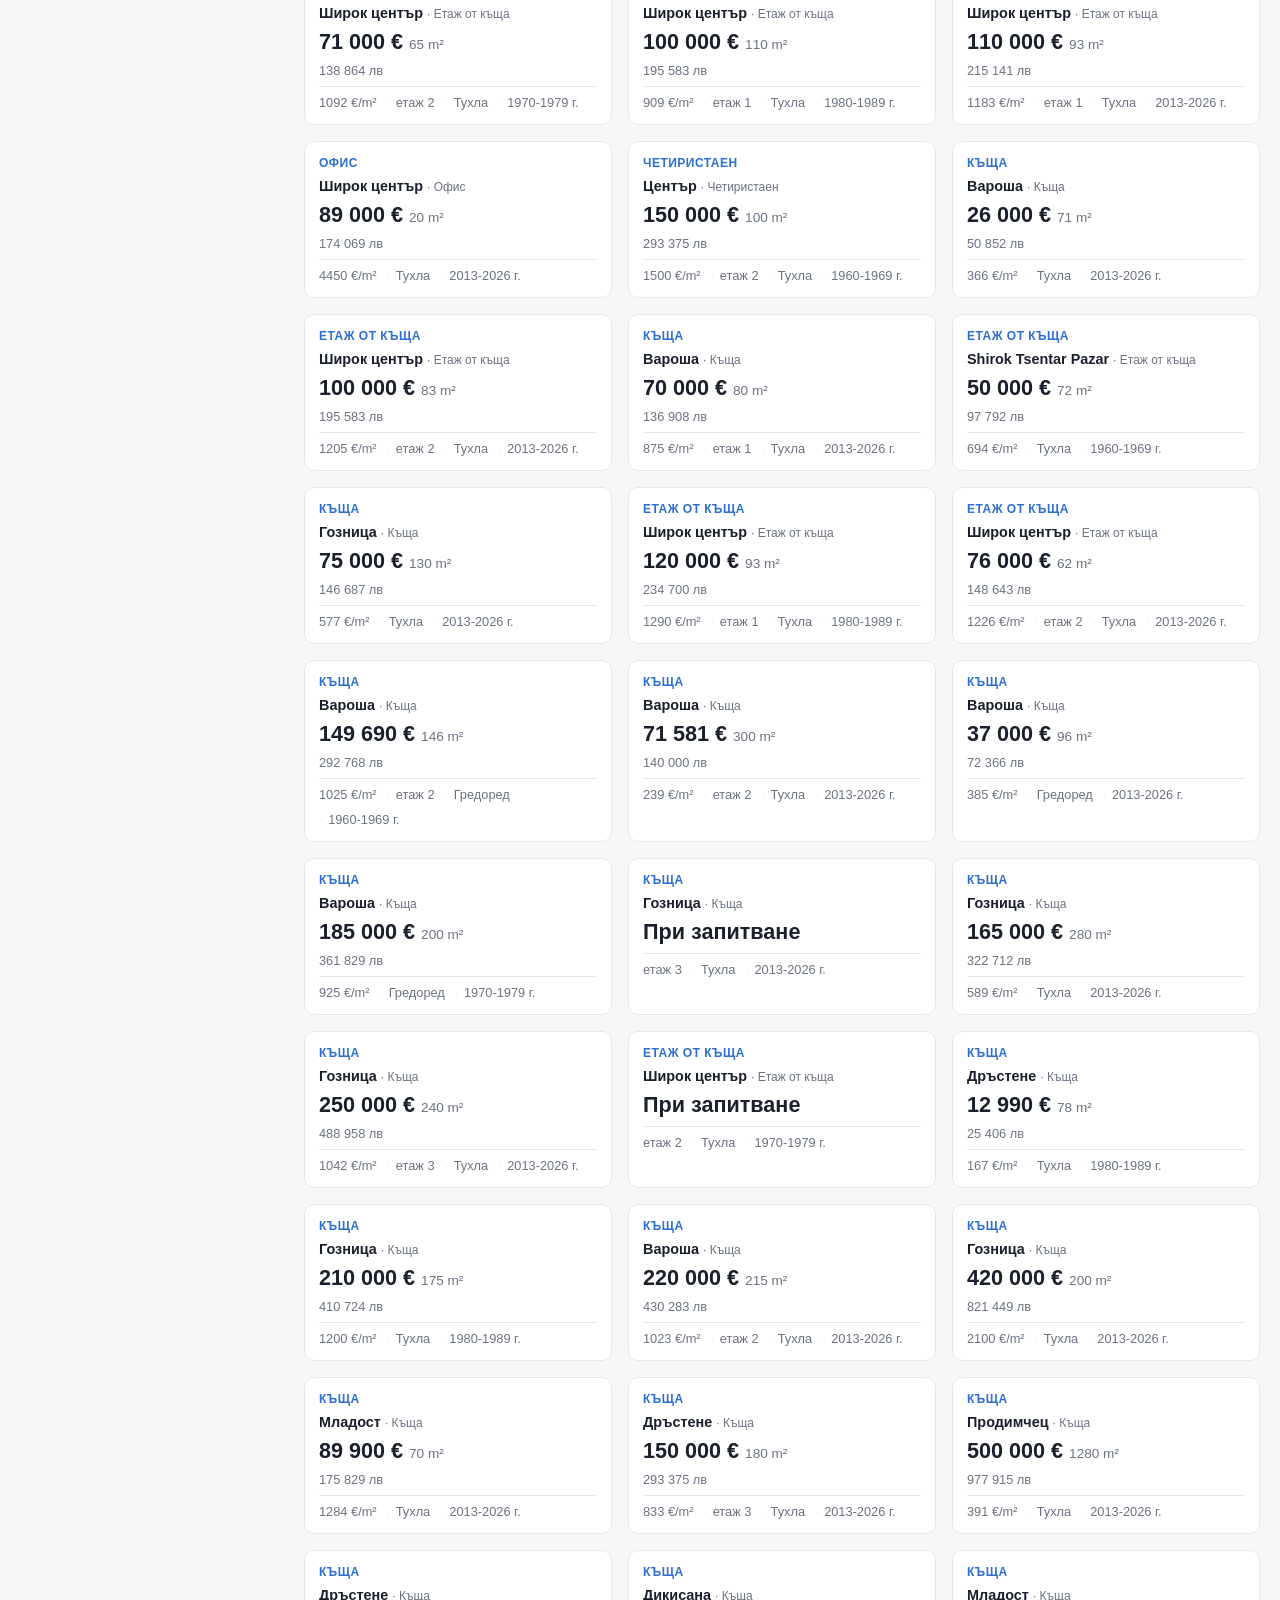
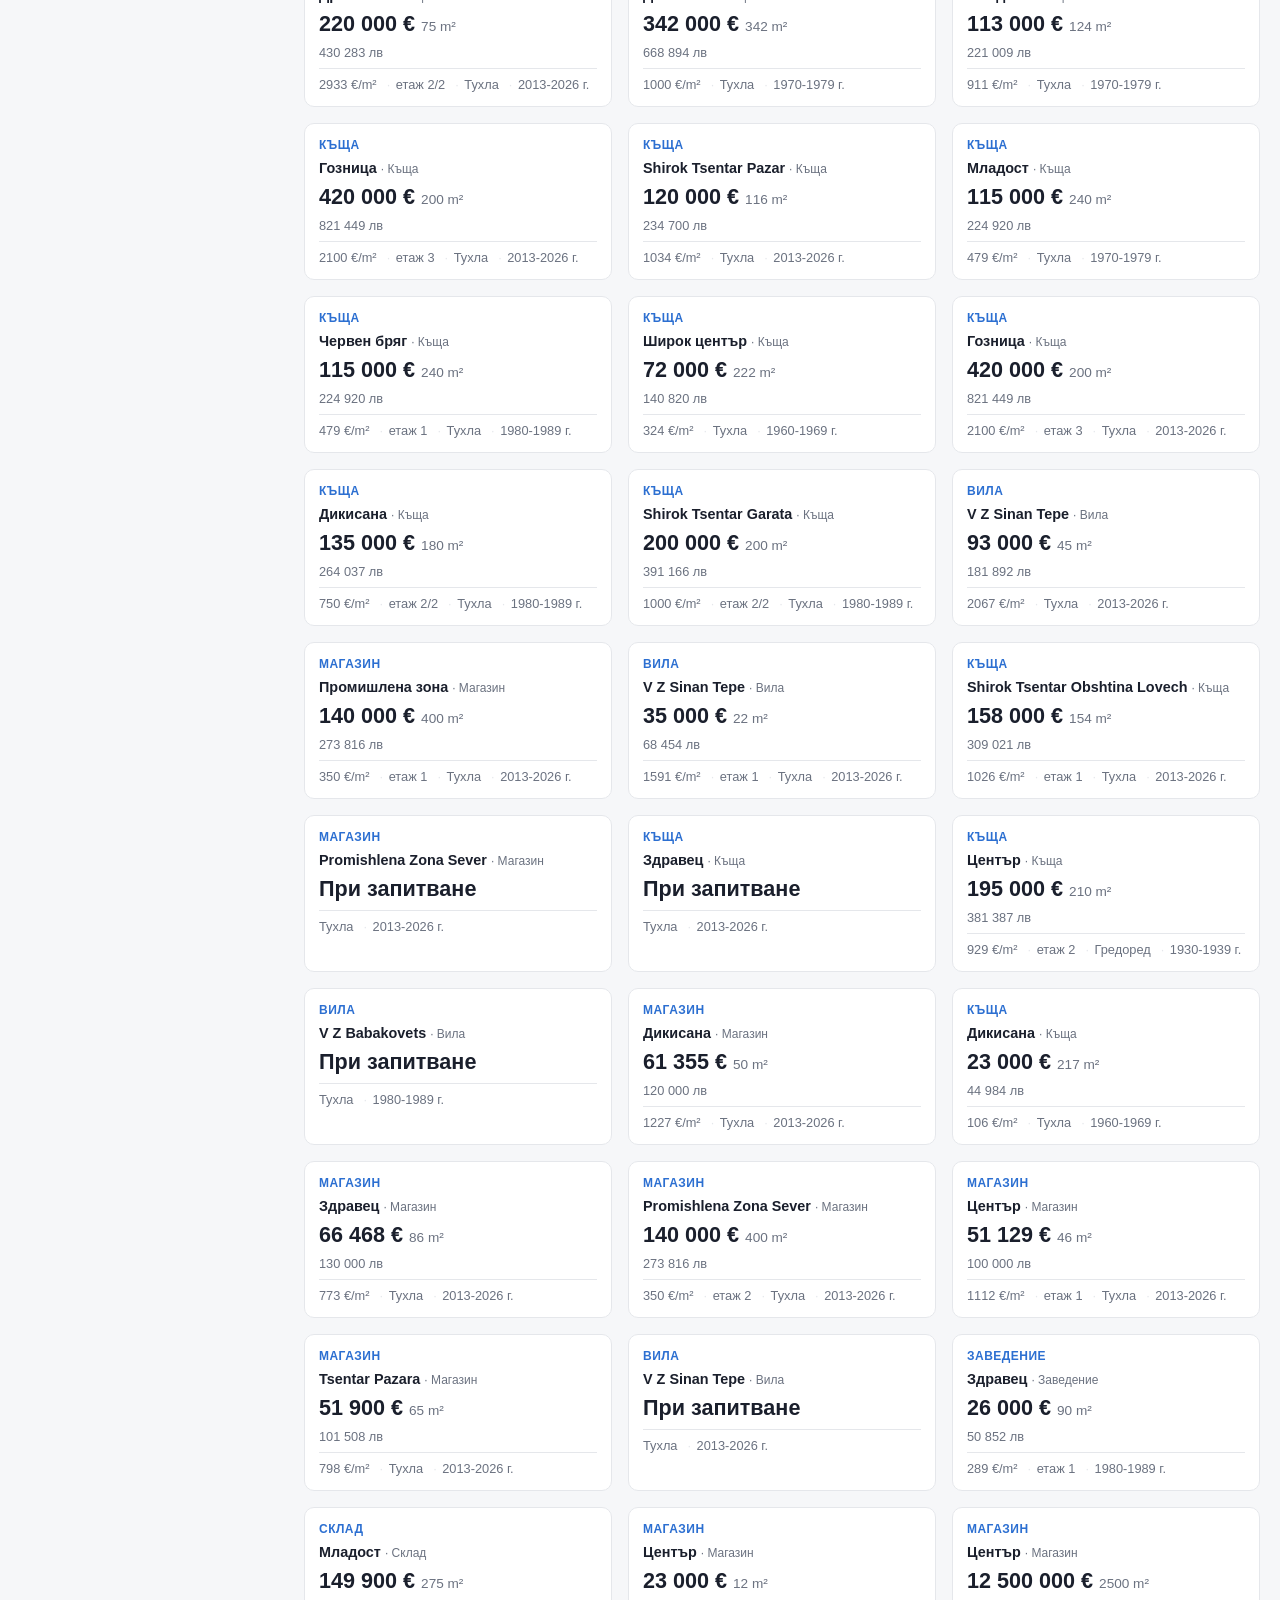
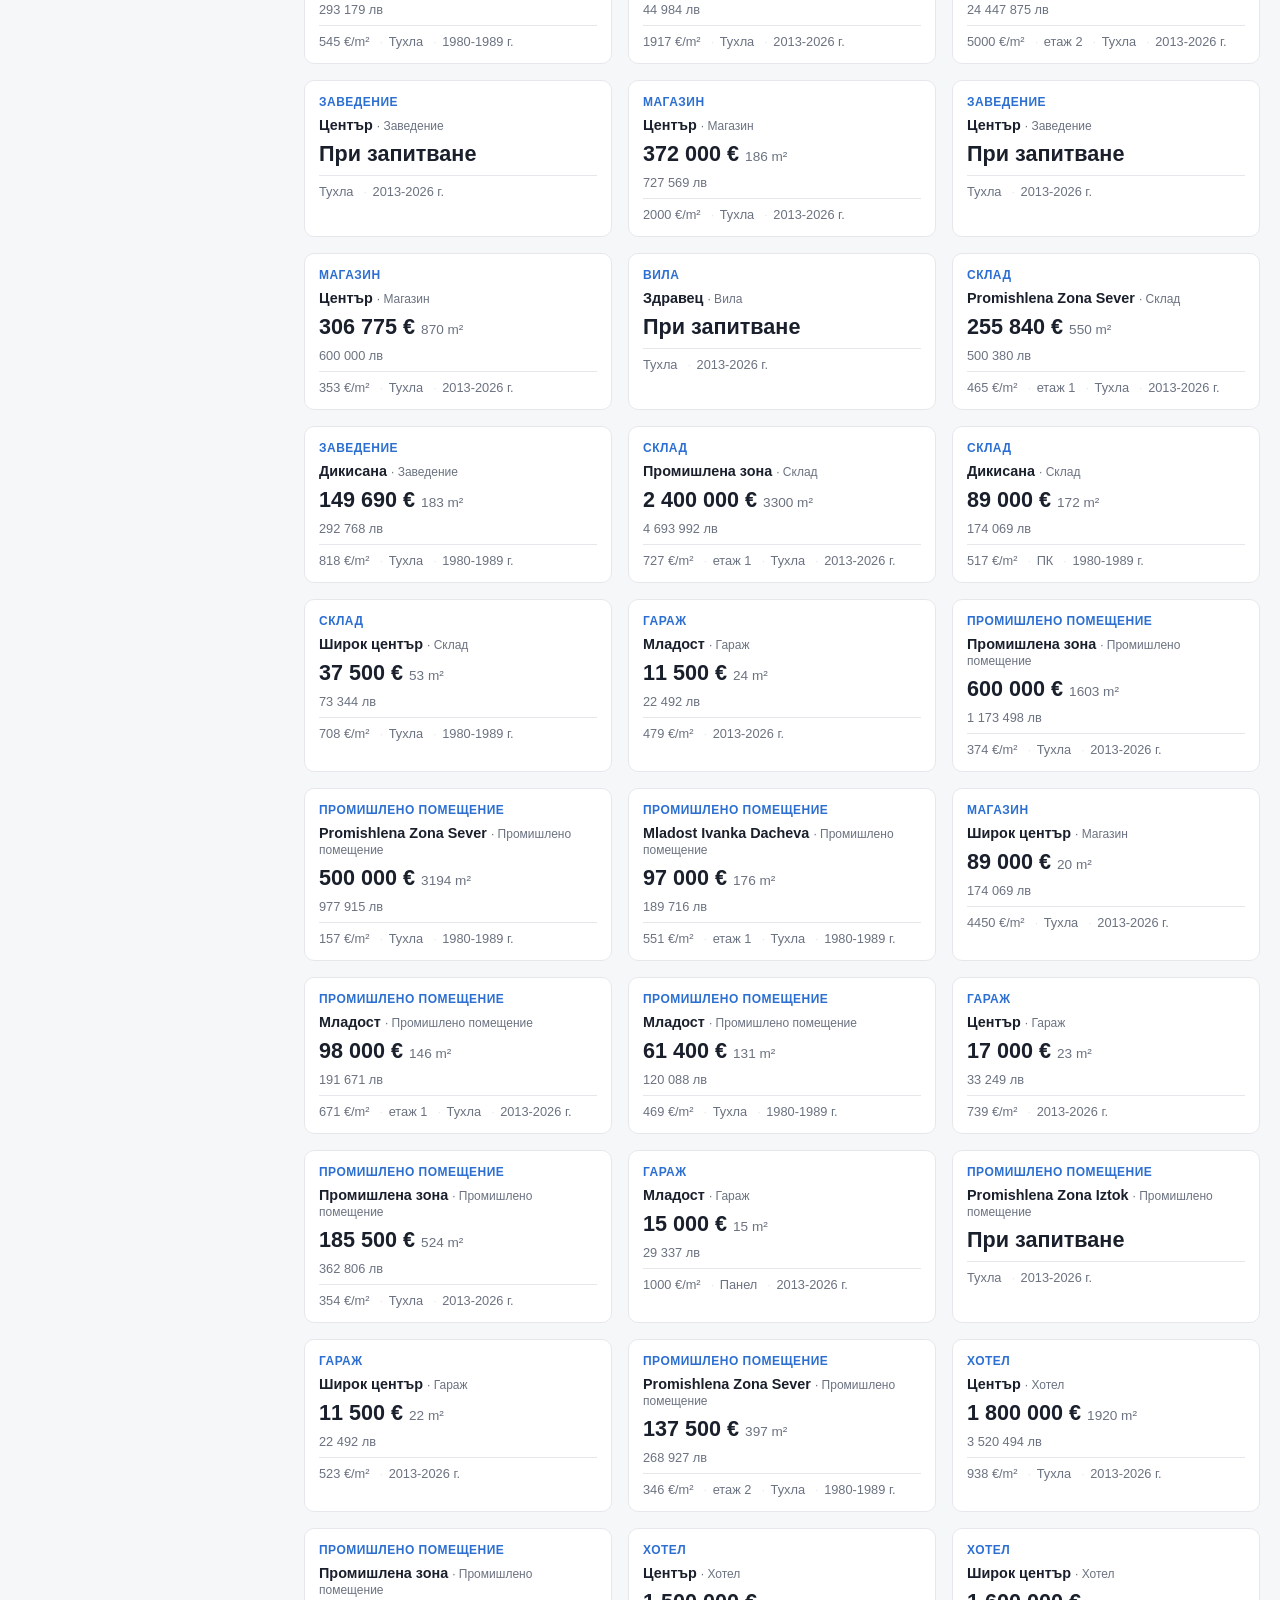
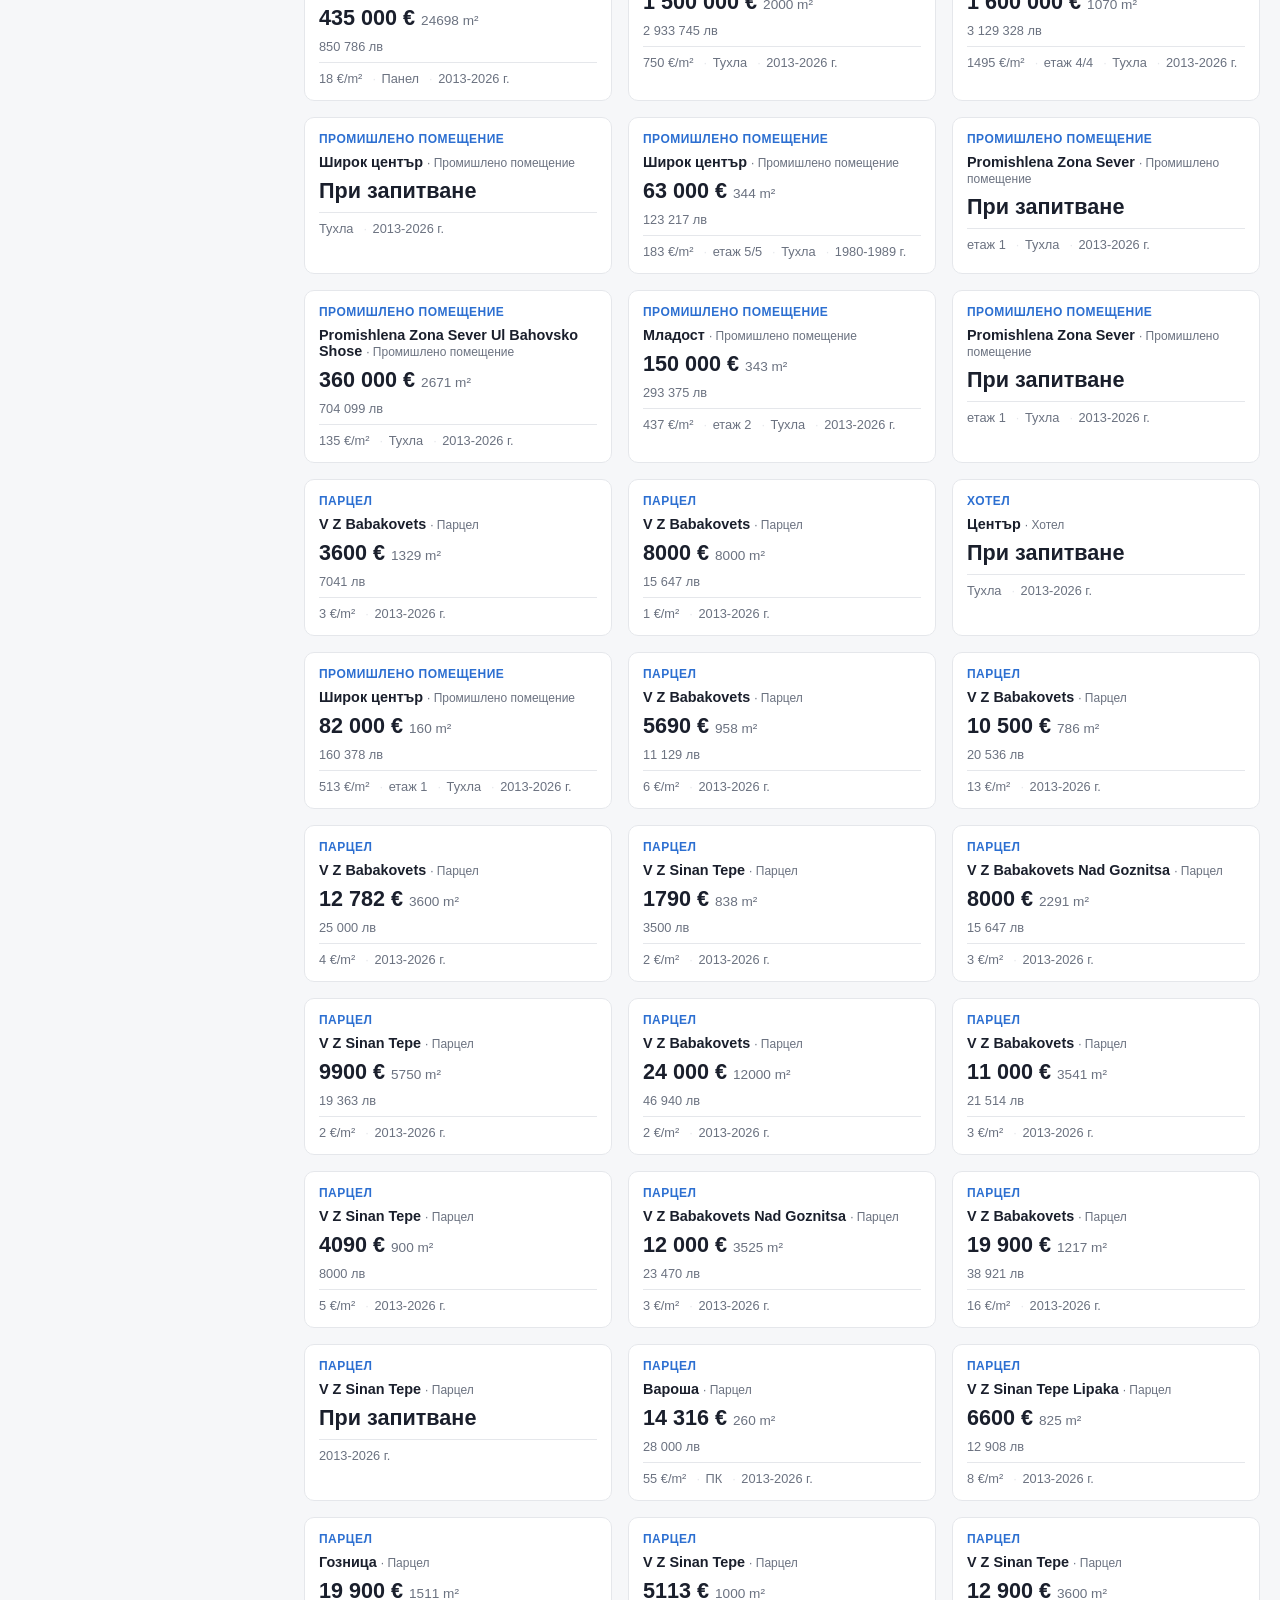
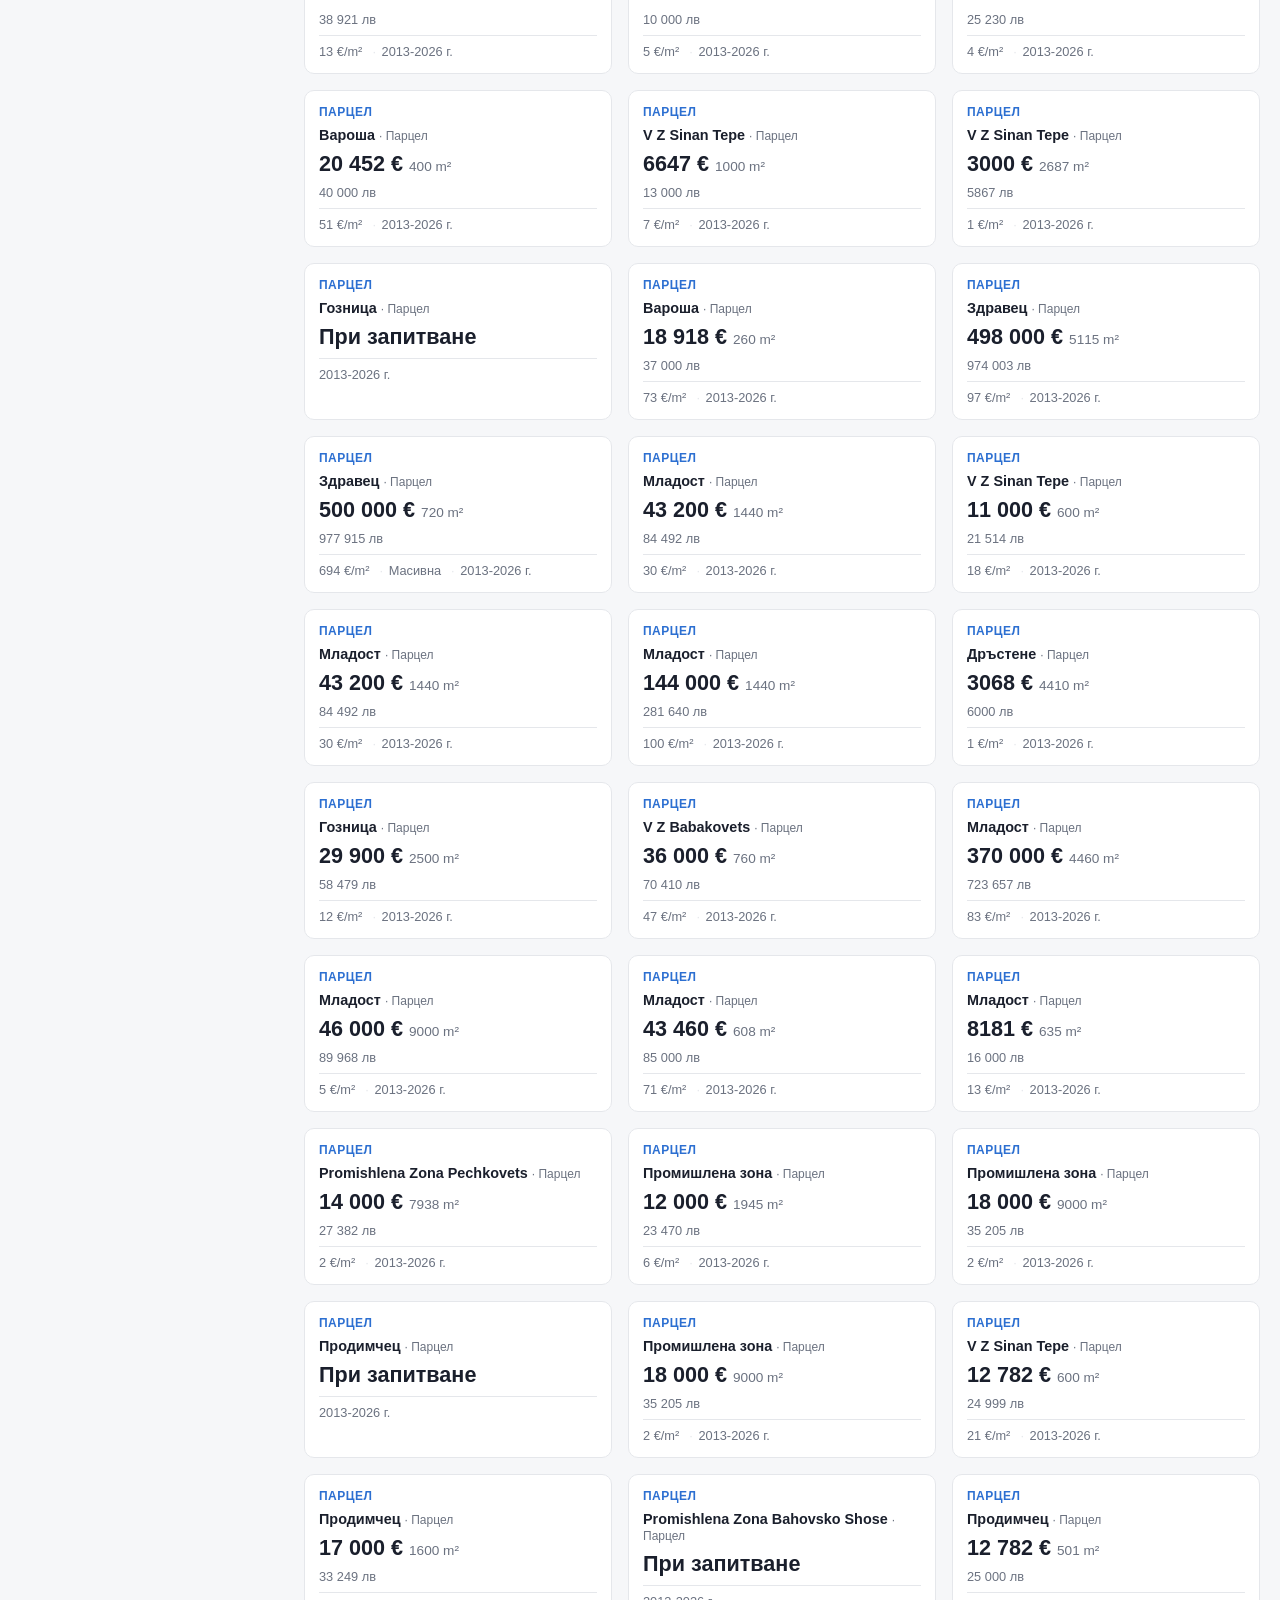
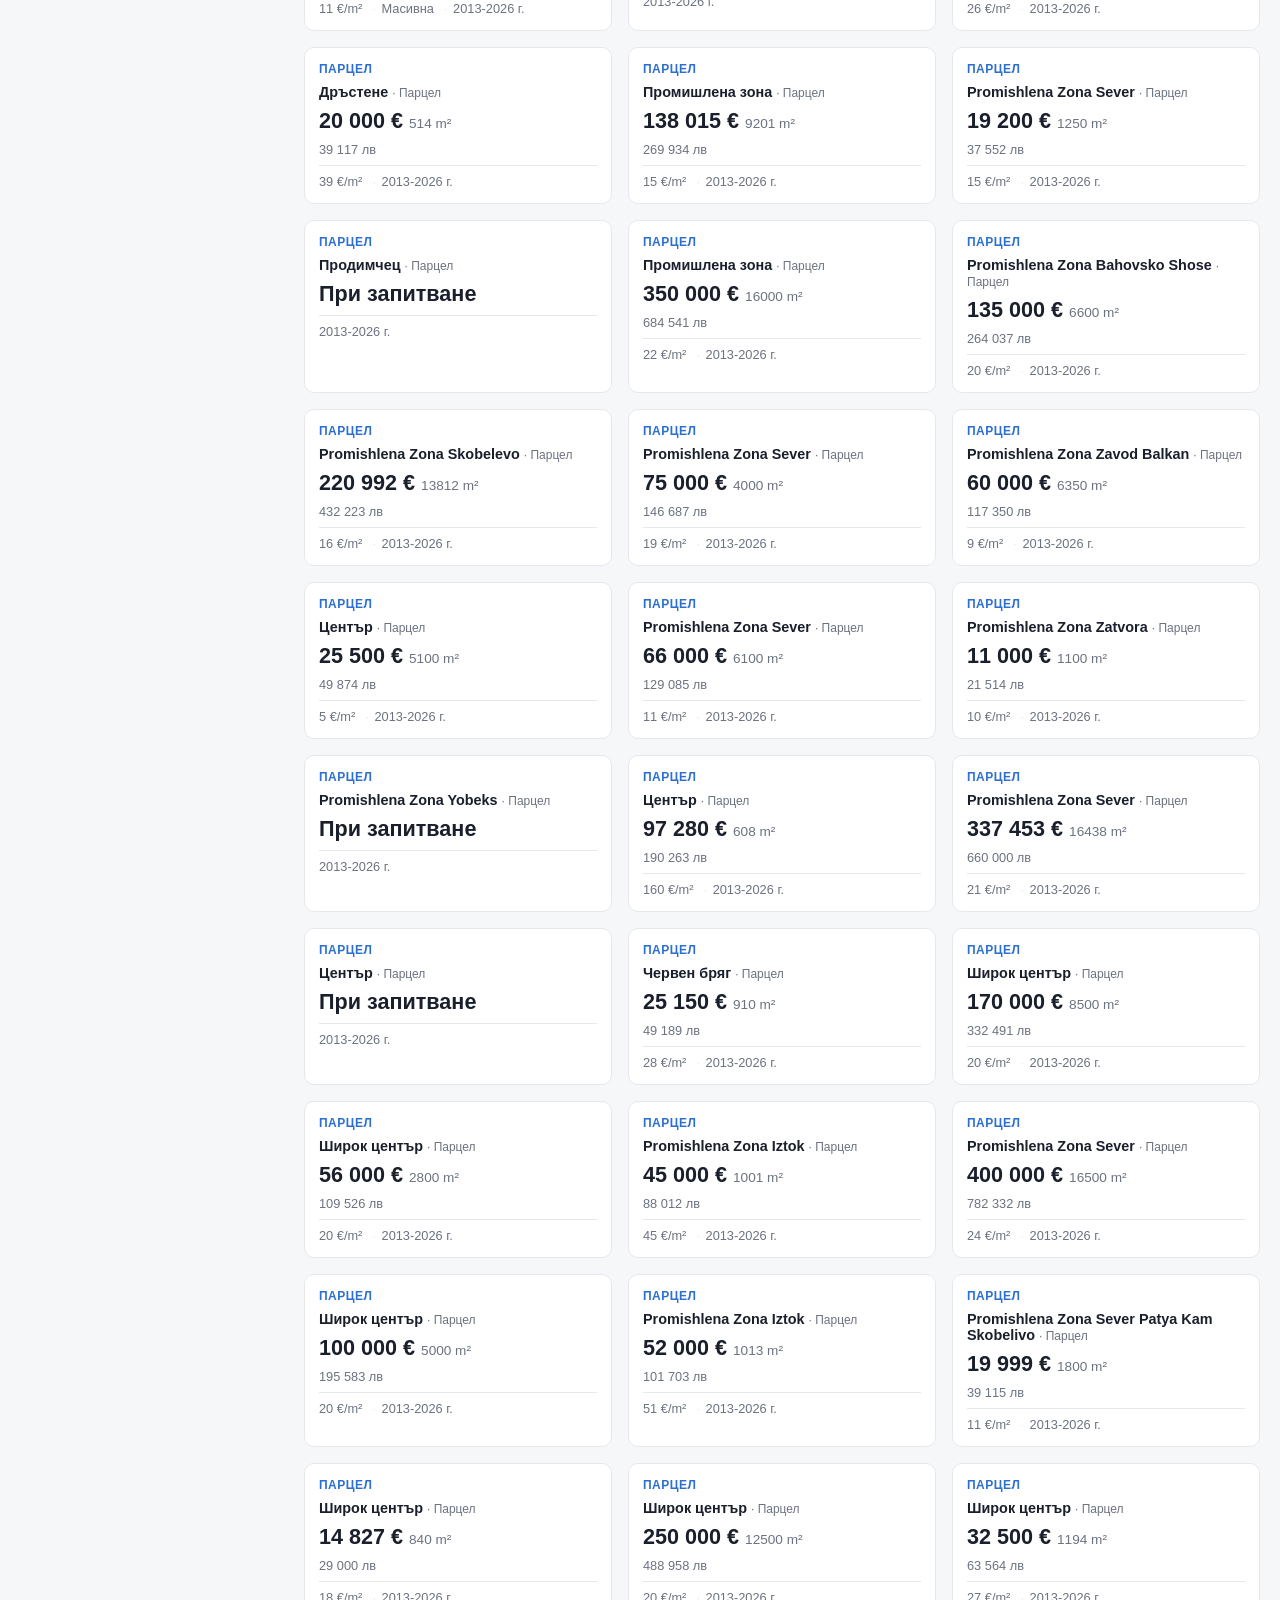
==== commit cea91eed: "feat: responsive mobile layout + iPhone notch safe-area - viewport-fit=cover + theme-color meta - sa" ====
--- a/public/index.html
+++ b/public/index.html
@@ -2,7 +2,9 @@
 <html lang="bg">
 <head>
 <meta charset="UTF-8">
-<meta name="viewport" content="width=device-width, initial-scale=1">
+<meta name="viewport" content="width=device-width, initial-scale=1, viewport-fit=cover">
+<meta name="theme-color" content="#ffffff" media="(prefers-color-scheme: light)">
+<meta name="theme-color" content="#181c25" media="(prefers-color-scheme: dark)">
 <title>Имоти Ловеч — Продажби</title>
 <meta name="description" content="Всички обяви за продажби в град Ловеч от imot.bg, обновявани на всеки 30 минути.">
 <link rel="stylesheet" href="style.css">
@@ -18,16 +20,33 @@
     </div>
     <div class="actions">
       <button id="toggle-only-new" class="btn-ghost">Само нови</button>
-      <button id="mark-all-seen" class="btn-ghost">Маркирай всички като прочетени</button>
+      <button id="mark-all-seen" class="btn-ghost">Прочети всички</button>
     </div>
   </div>
 </header>
+
+<div class="filter-bar">
+  <button id="filter-toggle" class="btn-filter-toggle" aria-expanded="false" aria-controls="filters">
+    <span class="ico">⚲</span> Филтри <span id="active-filter-count" class="fcount" hidden>0</span>
+  </button>
+  <select id="sort-mobile" class="sort-mobile" aria-label="Сортирай">
+    <option value="new">Най-нови</option>
+    <option value="price_asc">Цена ↑</option>
+    <option value="price_desc">Цена ↓</option>
+    <option value="area_desc">Най-голяма площ</option>
+    <option value="ppm_asc">€/m² ↑</option>
+    <option value="ppm_desc">€/m² ↓</option>
+  </select>
+</div>
 
 <main class="layout">
   <aside class="filters" id="filters">
     <div class="filters-header">
       <strong>Филтри</strong>
-      <button id="clear-filters" class="btn-link">Изчисти</button>
+      <div class="filters-header-actions">
+        <button id="clear-filters" class="btn-link">Изчисти</button>
+        <button id="filter-close" class="btn-link filter-close" aria-label="Затвори филтрите">✕</button>
+      </div>
     </div>
 
     <fieldset>
@@ -67,7 +86,7 @@
       </div>
     </fieldset>
 
-    <fieldset>
+    <fieldset class="sort-fieldset">
       <legend>Сортирай по</legend>
       <select id="sort">
         <option value="new">Най-нови</option>
@@ -86,6 +105,8 @@
   </section>
 </main>
 
+<div id="filter-backdrop" class="filter-backdrop" hidden></div>
+
 <footer class="footer">
   <small>Данни от <a href="https://www.imot.bg/obiavi/prodazhbi/grad-lovech" target="_blank" rel="noopener">imot.bg</a> · обновявани на всеки 30 мин · 1 EUR = 1.95583 лв</small>
 </footer>
--- a/public/style.css
+++ b/public/style.css
@@ -29,12 +29,29 @@
 
 * { box-sizing: border-box; }
 
+html {
+  /* фон под notch/safe-area да съвпада с топбара */
+  background: var(--card);
+  /* clip спира хоризонталния overflow от off-screen drawer-а,
+     без да чупи position:sticky (за разлика от overflow:hidden) */
+  overflow-x: clip;
+}
+
 html, body {
   margin: 0;
   font-family: -apple-system, BlinkMacSystemFont, "Segoe UI", Roboto, sans-serif;
   background: var(--bg);
   color: var(--text);
   -webkit-font-smoothing: antialiased;
+  text-size-adjust: 100%;
+  -webkit-text-size-adjust: 100%;
+}
+
+body { overflow-x: clip; }
+
+body {
+  min-height: 100vh;
+  min-height: 100dvh;
 }
 
 a { color: var(--accent); text-decoration: none; }
@@ -52,7 +69,11 @@
 .topbar-inner {
   max-width: 1400px;
   margin: 0 auto;
-  padding: 12px 20px;
+  /* Safe Area: добавя notch отстъп към top/left/right */
+  padding-top: max(12px, env(safe-area-inset-top));
+  padding-bottom: 12px;
+  padding-left: max(20px, env(safe-area-inset-left));
+  padding-right: max(20px, env(safe-area-inset-right));
   display: flex;
   flex-wrap: wrap;
   align-items: center;
@@ -106,11 +127,12 @@
   grid-template-columns: 260px 1fr;
   gap: 24px;
   padding: 20px;
-}
-@media (max-width: 800px) {
-  .layout { grid-template-columns: 1fr; }
-  .filters { position: static; }
-}
+  padding-left: max(20px, env(safe-area-inset-left));
+  padding-right: max(20px, env(safe-area-inset-right));
+}
+
+/* Mobile filter-bar (toggle + sort) — скрит на desktop */
+.filter-bar { display: none; }
 
 /* FILTERS */
 .filters {
@@ -123,6 +145,98 @@
   padding: 16px;
   max-height: calc(100vh - 100px);
   overflow-y: auto;
+}
+.filters-header-actions { display: flex; gap: 10px; align-items: center; }
+.filter-close { display: none; font-size: 1.1rem; line-height: 1; }
+.filter-backdrop {
+  position: fixed;
+  inset: 0;
+  background: rgba(0,0,0,.45);
+  z-index: 18;
+  opacity: 0;
+  transition: opacity .2s;
+}
+.filter-backdrop.show { opacity: 1; }
+
+/* ===== MOBILE ===== */
+@media (max-width: 800px) {
+  .layout {
+    grid-template-columns: 1fr;
+    padding-top: 12px;
+  }
+
+  /* Sticky лента с бутон „Филтри" + сортиране */
+  .filter-bar {
+    display: flex;
+    gap: 10px;
+    position: sticky;
+    top: 0;
+    z-index: 9;
+    background: var(--bg);
+    padding: 10px max(14px, env(safe-area-inset-right)) 10px max(14px, env(safe-area-inset-left));
+    border-bottom: 1px solid var(--border);
+  }
+  .btn-filter-toggle {
+    flex: 1;
+    display: flex;
+    align-items: center;
+    justify-content: center;
+    gap: 6px;
+    min-height: 44px;
+    background: var(--card);
+    border: 1px solid var(--border);
+    border-radius: 8px;
+    color: var(--text);
+    font-size: .95rem;
+    font-weight: 600;
+    cursor: pointer;
+  }
+  .btn-filter-toggle .ico { font-size: 1.1rem; transform: rotate(45deg); display: inline-block; }
+  .btn-filter-toggle .fcount {
+    background: var(--accent);
+    color: #fff;
+    border-radius: 999px;
+    padding: 1px 8px;
+    font-size: .8rem;
+  }
+  .sort-mobile {
+    flex: 1;
+    min-height: 44px;
+    border: 1px solid var(--border);
+    border-radius: 8px;
+    background: var(--card);
+    color: var(--text);
+    padding: 0 10px;
+    font-size: .95rem;
+  }
+
+  /* Филтрите стават slide-in drawer отдясно.
+     Затворен: visibility:hidden + изваден извън екрана. Държим го извън
+     layout-а докато не се отвори, за да не създава хоризонтален скрол. */
+  .filters {
+    position: fixed;
+    top: 0;
+    right: 0;
+    bottom: 0;
+    width: min(86vw, 360px);
+    max-width: 100vw;
+    max-height: none;
+    border: none;
+    border-radius: 0;
+    z-index: 20;
+    transform: translateX(100%);
+    visibility: hidden;
+    transition: transform .25s ease, visibility .25s ease;
+    box-shadow: -8px 0 24px rgba(0,0,0,.18);
+    padding-top: max(16px, env(safe-area-inset-top));
+    padding-bottom: max(16px, env(safe-area-inset-bottom));
+    padding-right: max(16px, env(safe-area-inset-right));
+    overflow-y: auto;
+    overscroll-behavior: contain;
+  }
+  .filters.open { transform: translateX(0); visibility: visible; }
+  .filter-close { display: inline-block; }
+  .filters .filters-header strong { font-size: 1.05rem; }
 }
 .filters-header {
   display: flex;
@@ -283,6 +397,52 @@
 .footer {
   text-align: center;
   padding: 24px;
+  padding-bottom: max(24px, calc(env(safe-area-inset-bottom) + 12px));
+  padding-left: max(24px, env(safe-area-inset-left));
+  padding-right: max(24px, env(safe-area-inset-right));
   color: var(--text-muted);
   font-size: .8rem;
 }
+
+/* ===== MOBILE: touch targets + layout ===== */
+@media (max-width: 800px) {
+  .topbar h1 { font-size: 1.05rem; }
+  .topbar .actions {
+    width: 100%;
+    margin-left: 0;
+    gap: 8px;
+  }
+  .topbar .actions .btn-ghost {
+    flex: 1;
+    min-width: 0; /* позволява свиване под ширината на текста */
+    min-height: 40px;
+    font-size: .78rem;
+    padding: 6px 8px;
+    line-height: 1.15;
+    white-space: normal;
+  }
+  .meta { width: 100%; }
+
+  /* По-голям tap target за чипове и полета */
+  .chip { padding: 9px 14px; font-size: .9rem; }
+  .range input,
+  select { padding: 11px 10px; font-size: 16px; /* >=16px спира auto-zoom на iOS */ }
+  .filters fieldset { margin-bottom: 20px; }
+
+  /* Сортирането е в горната лента → крием го в drawer-а */
+  .sort-fieldset { display: none; }
+
+  .grid { grid-template-columns: 1fr; gap: 12px; }
+  .card { padding: 16px; }
+  .card-price { font-size: 1.45rem; }
+}
+
+@media (min-width: 801px) {
+  /* На desktop няма mobile sort, ползва се in-drawer */
+  .sort-mobile { display: none; }
+}
+
+/* По-малки телефони */
+@media (max-width: 380px) {
+  .topbar .actions .btn-ghost { font-size: .72rem; }
+}
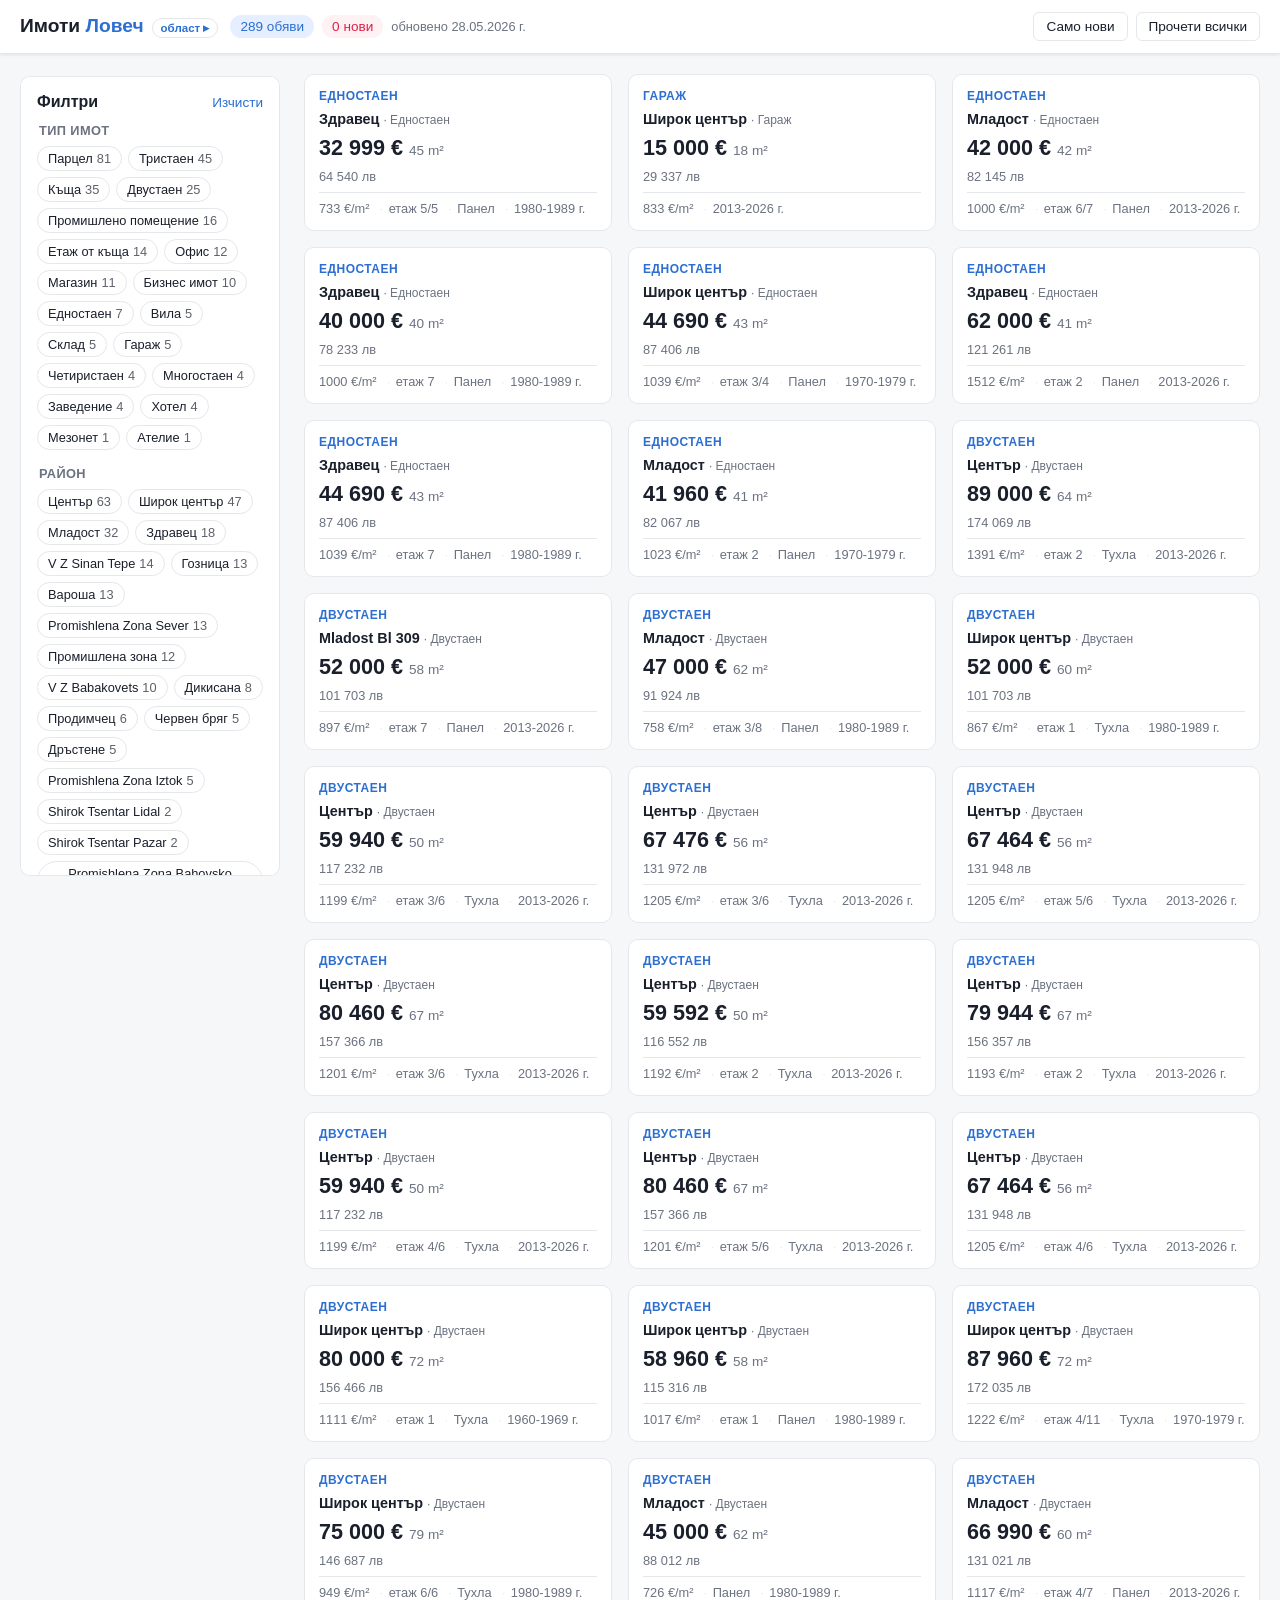
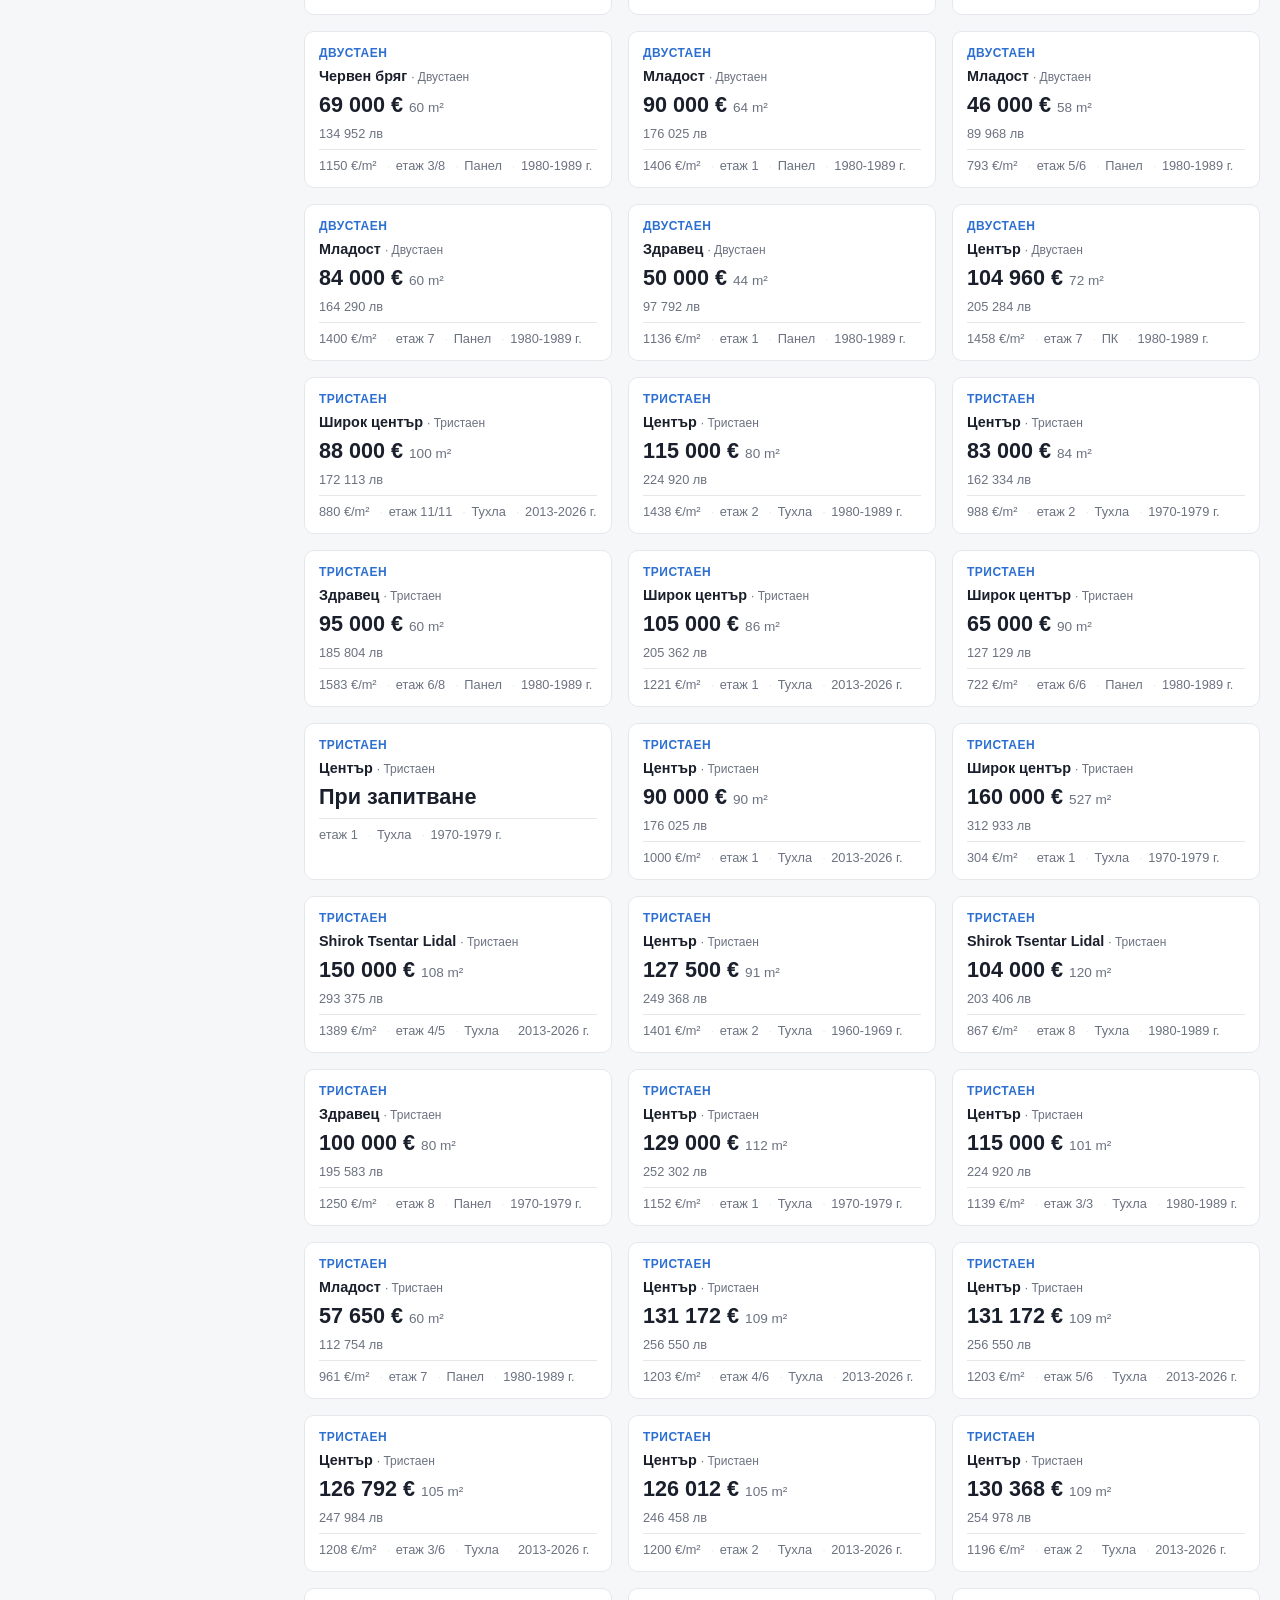
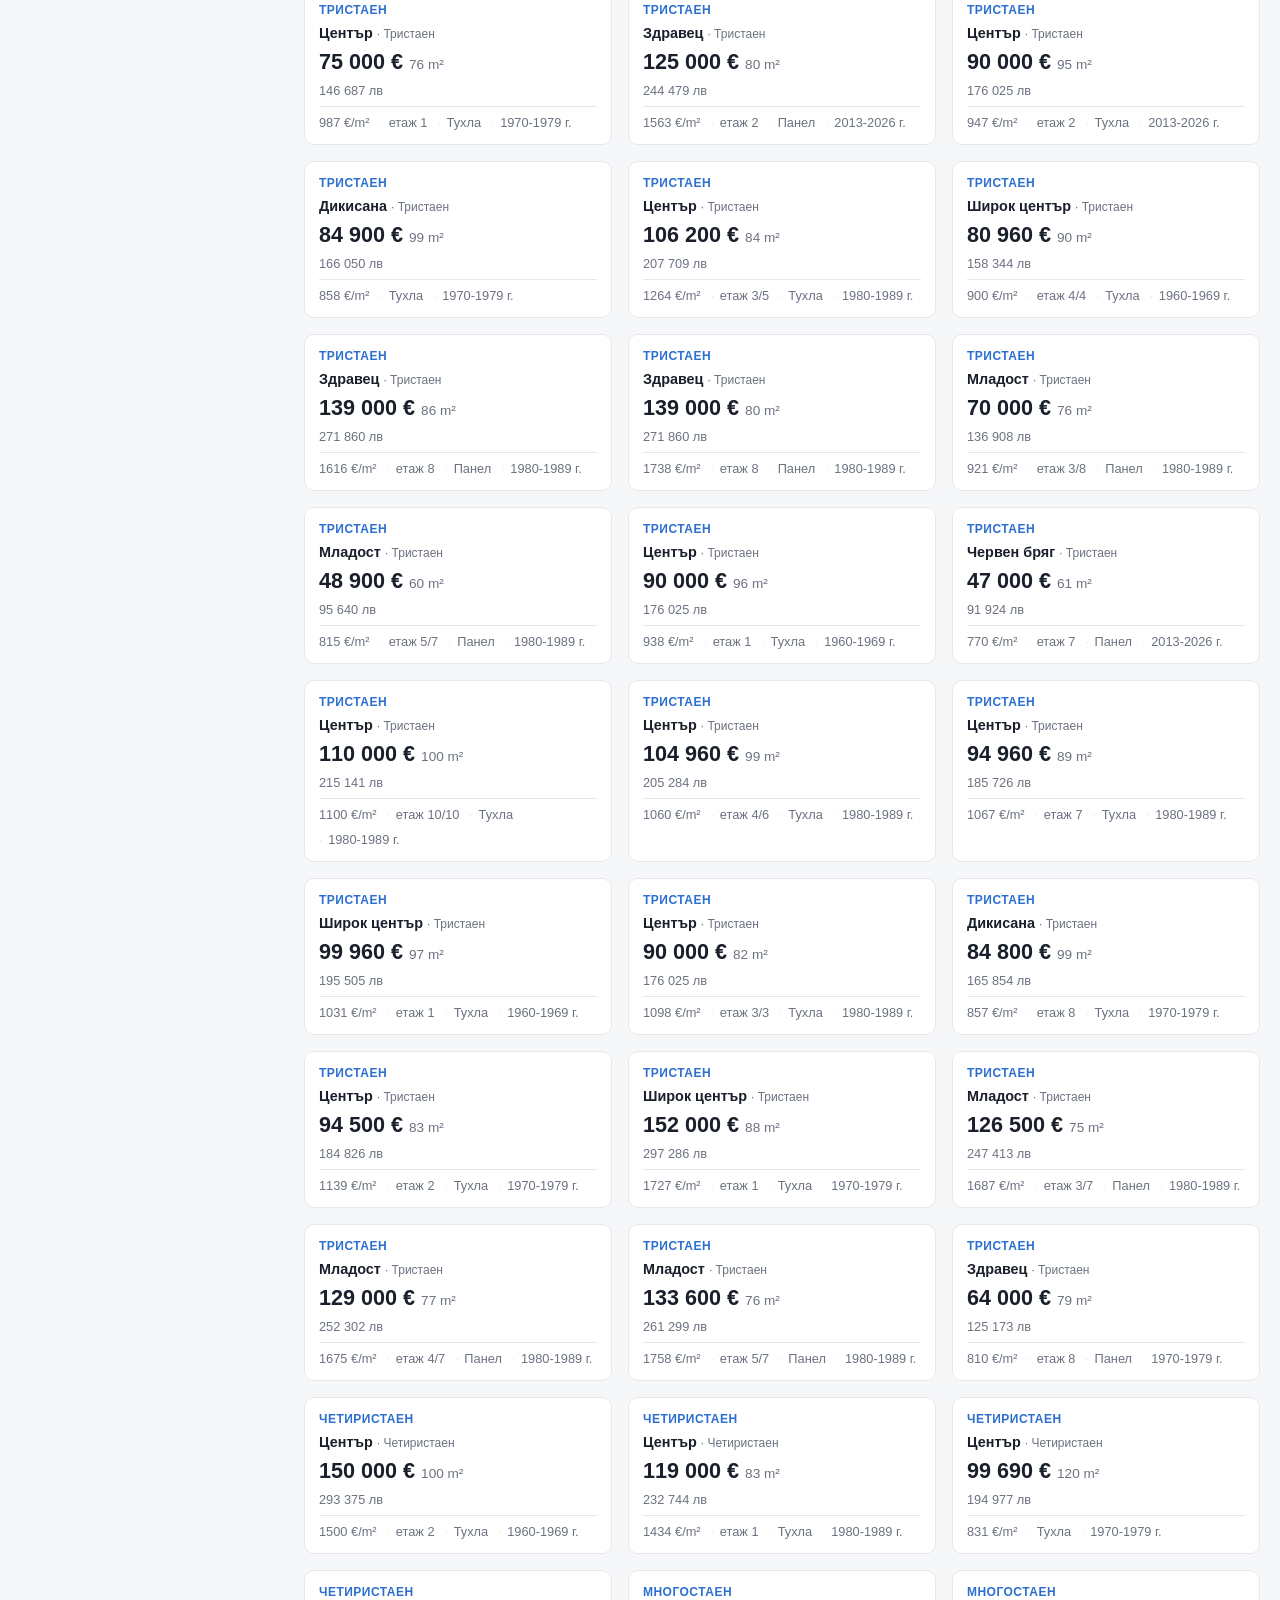
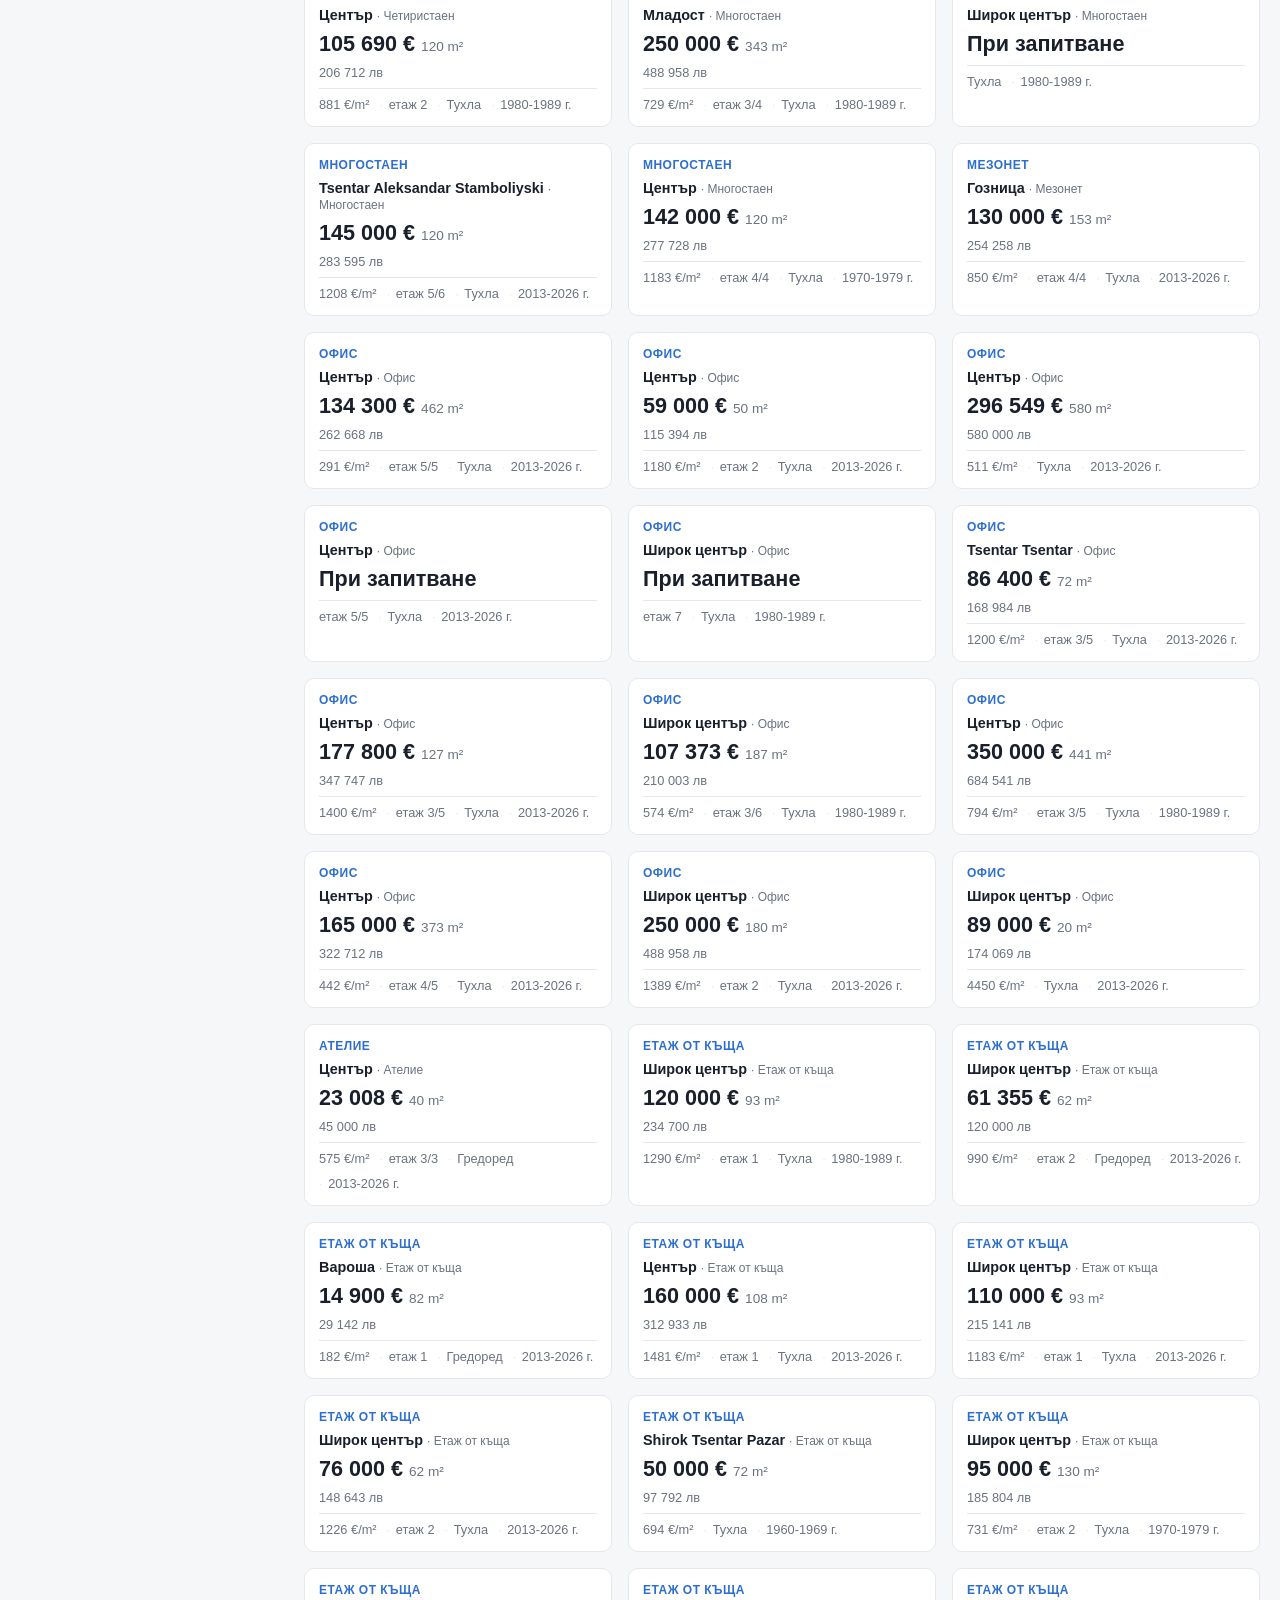
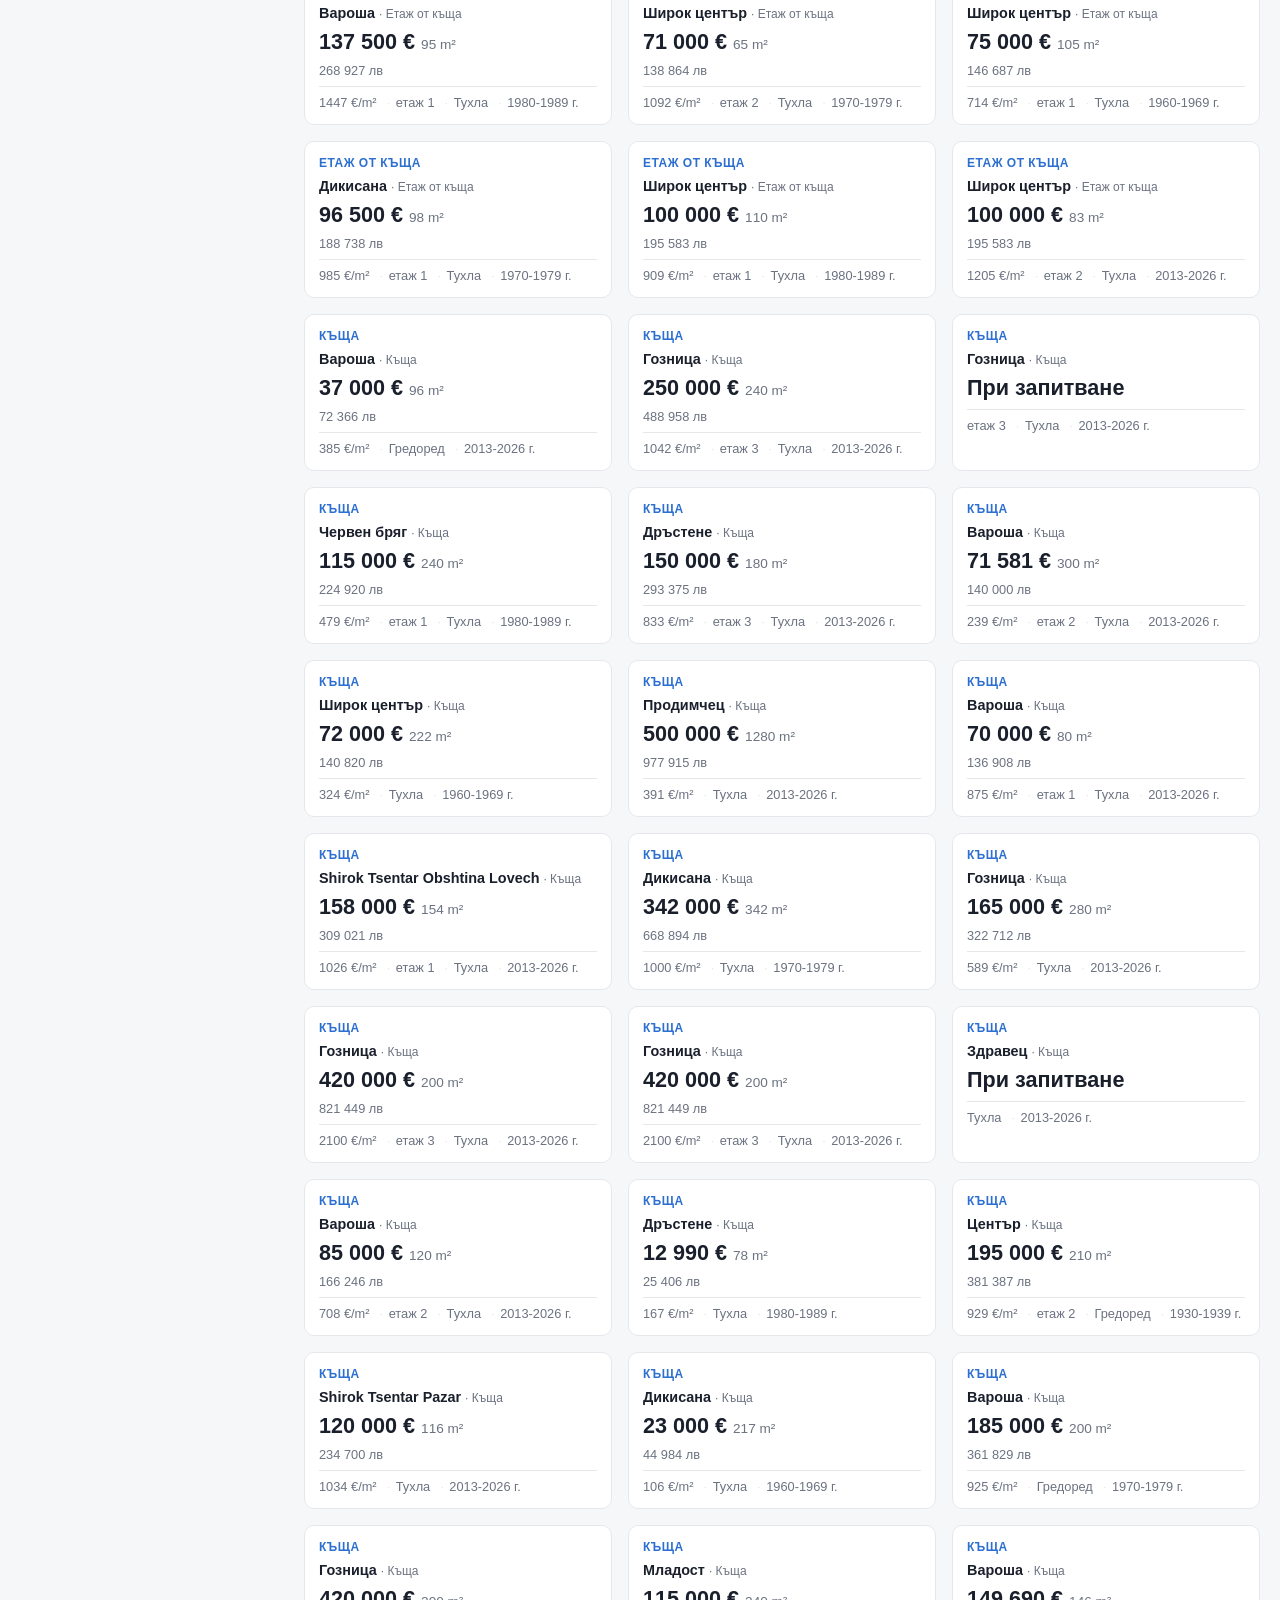
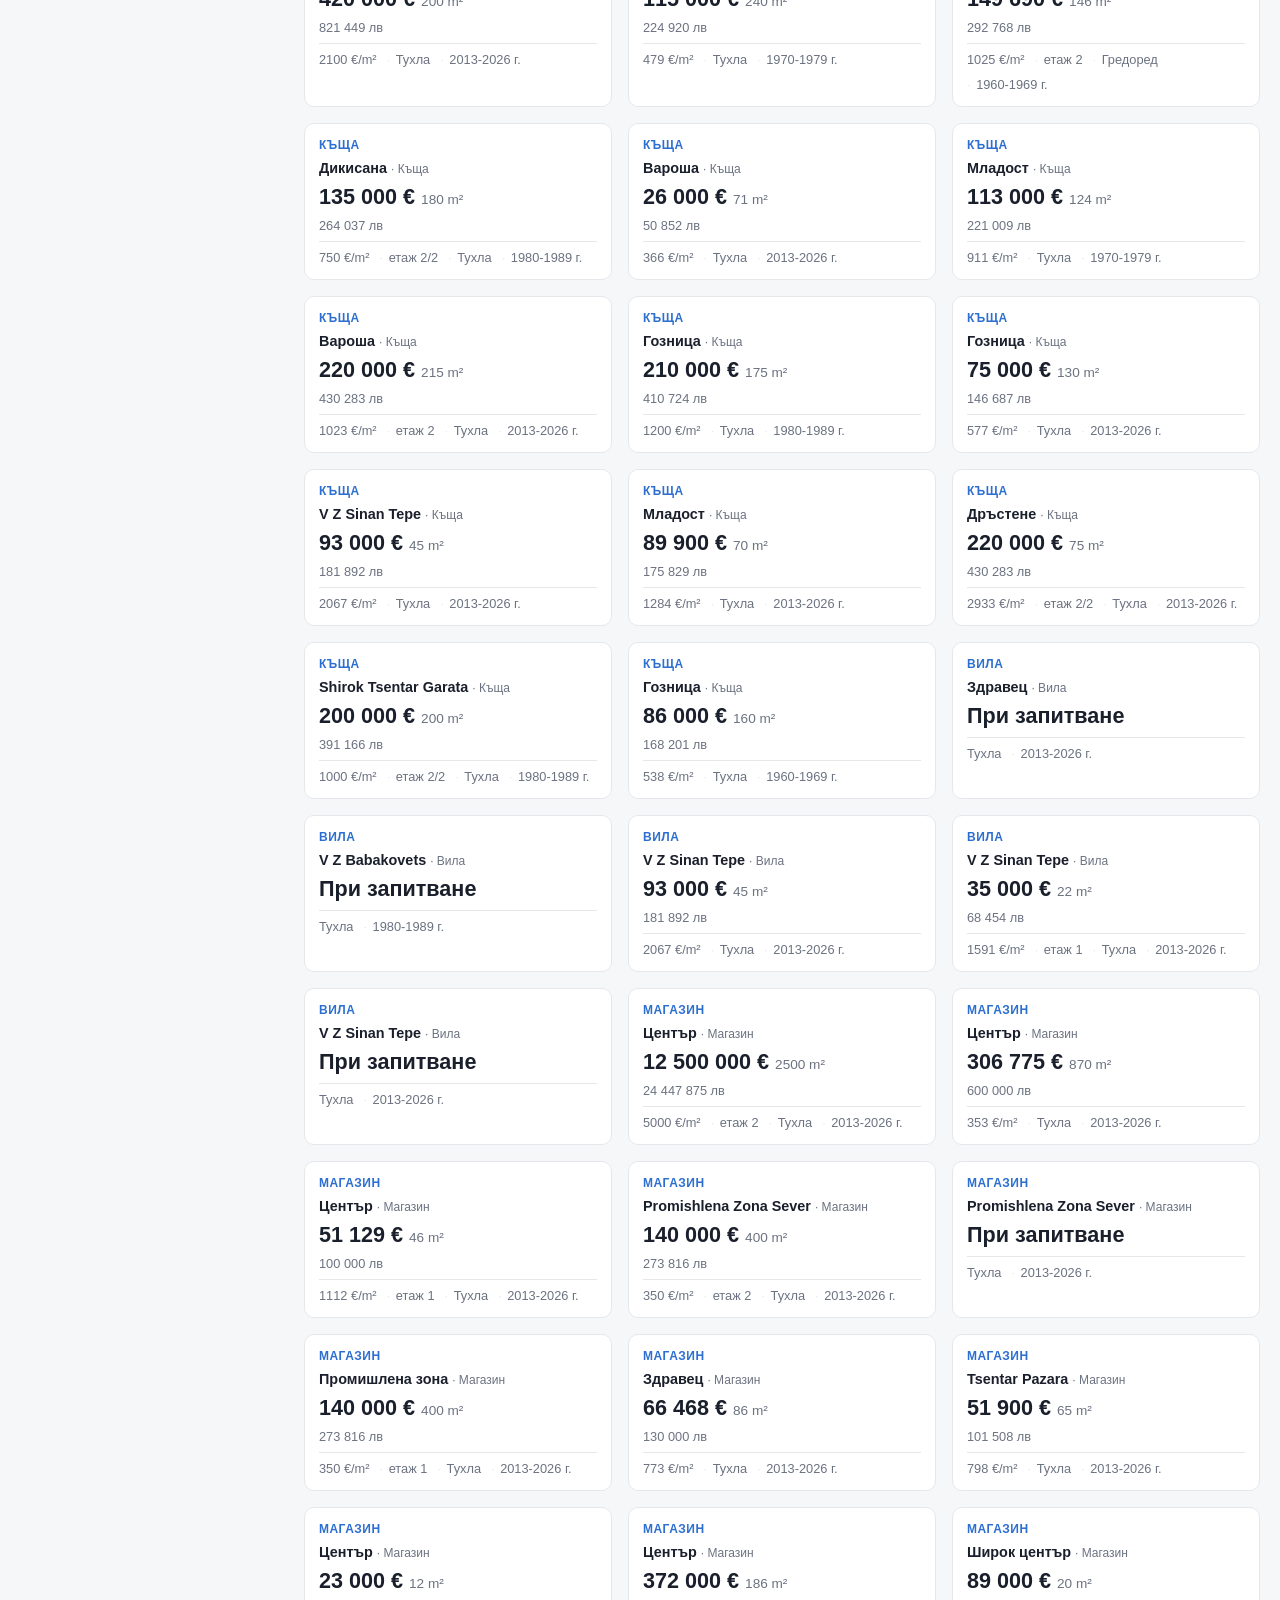
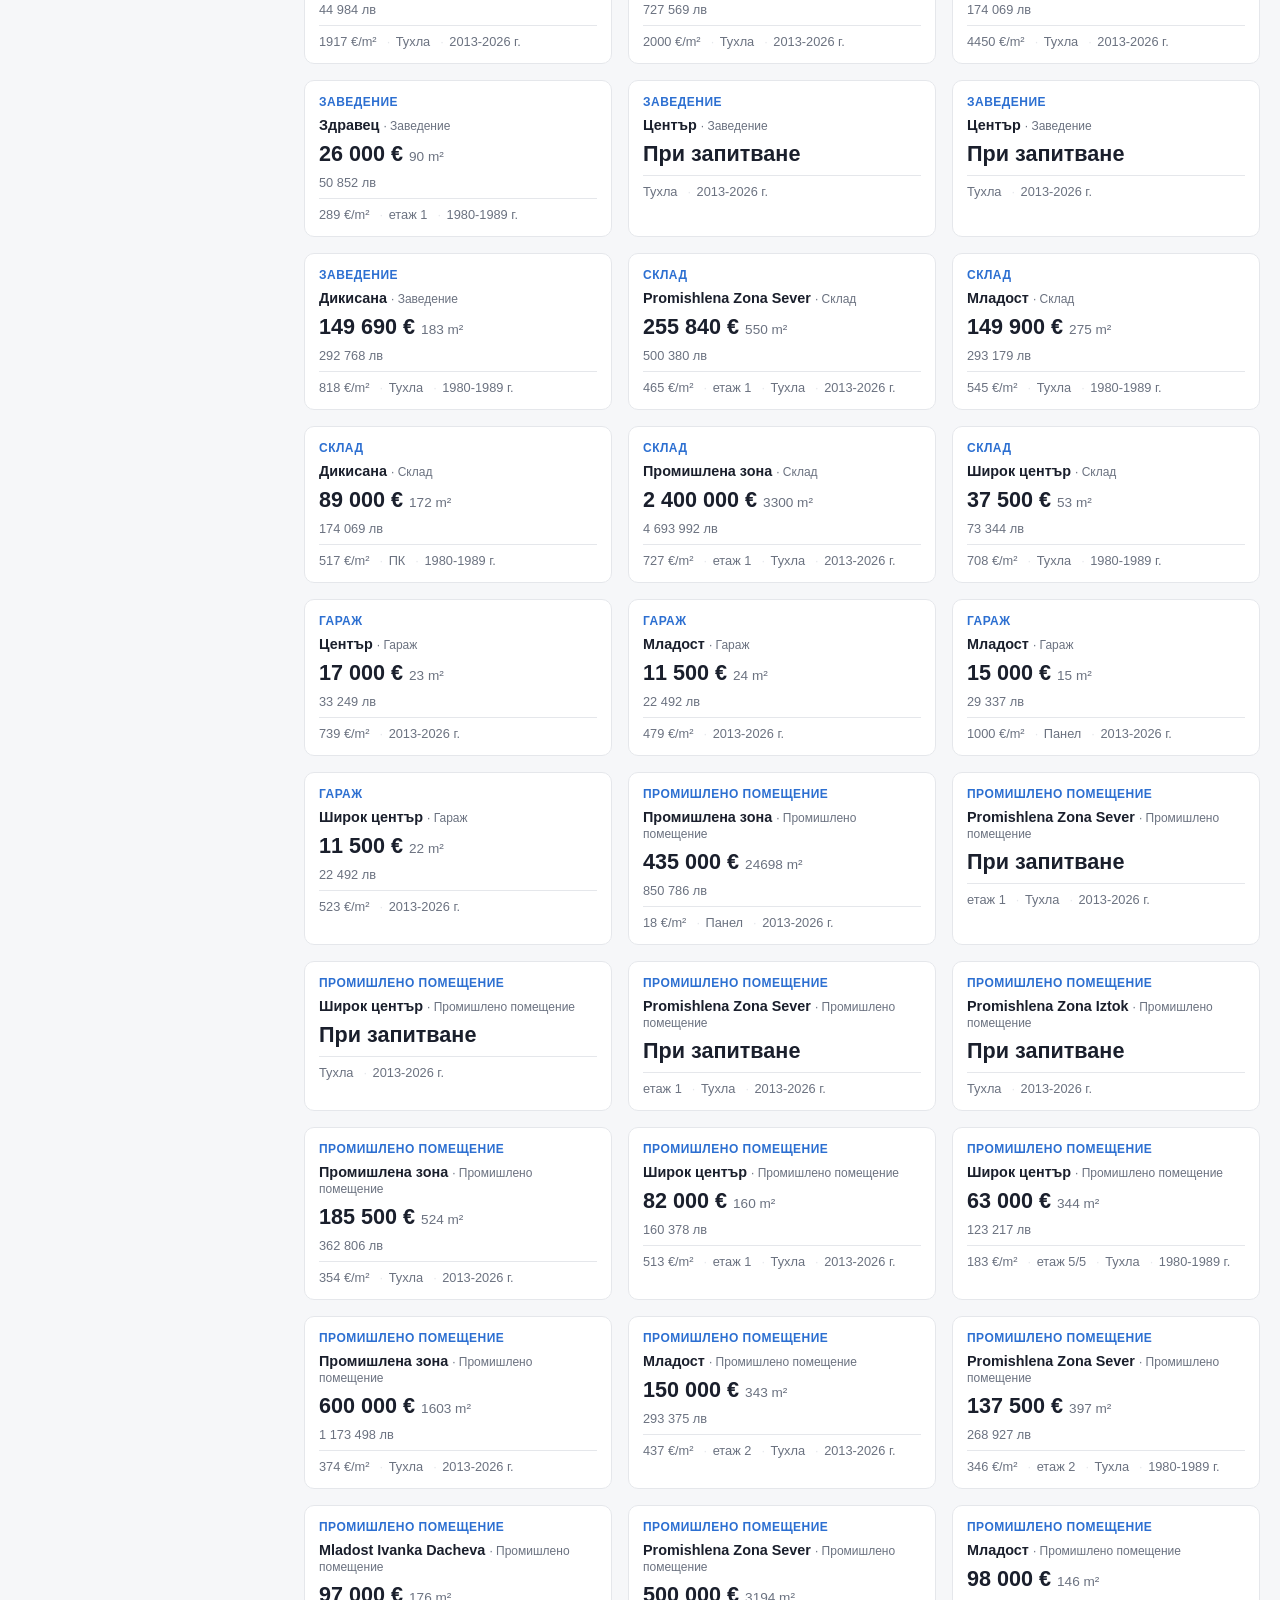
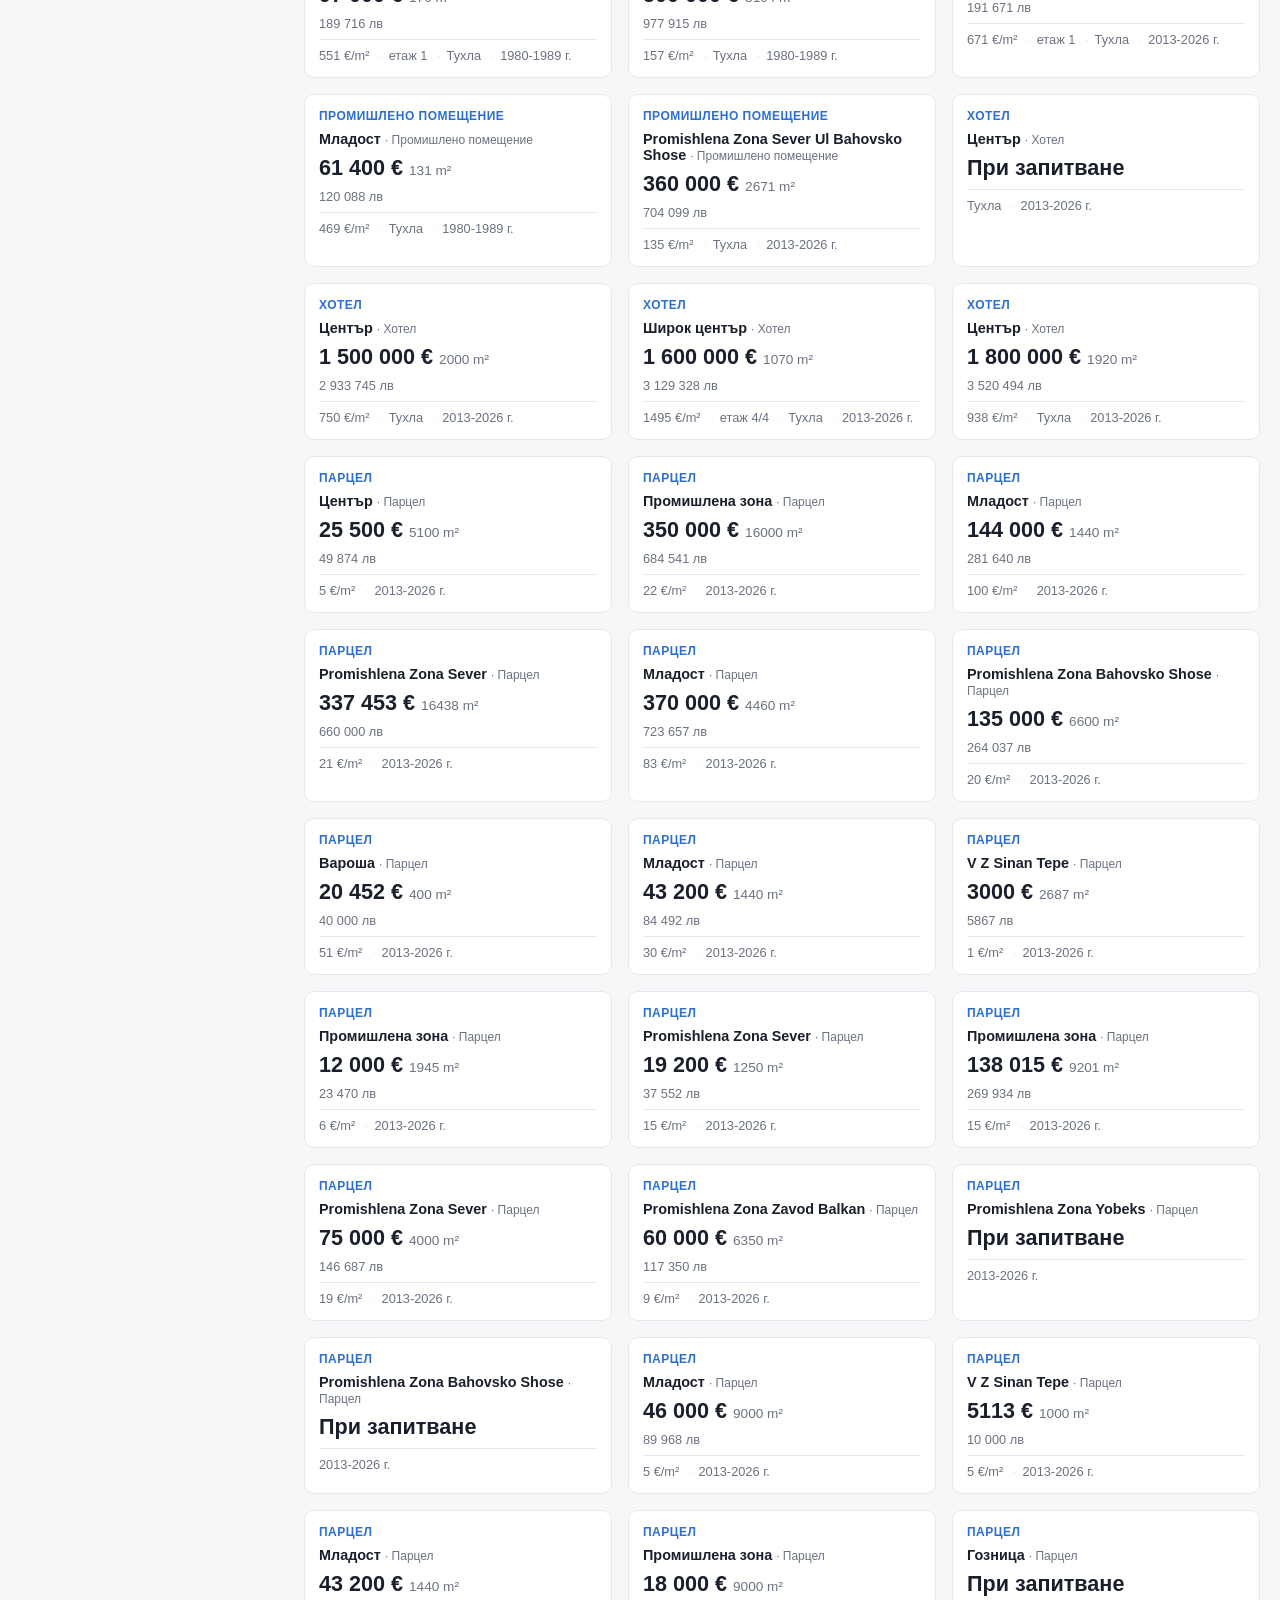
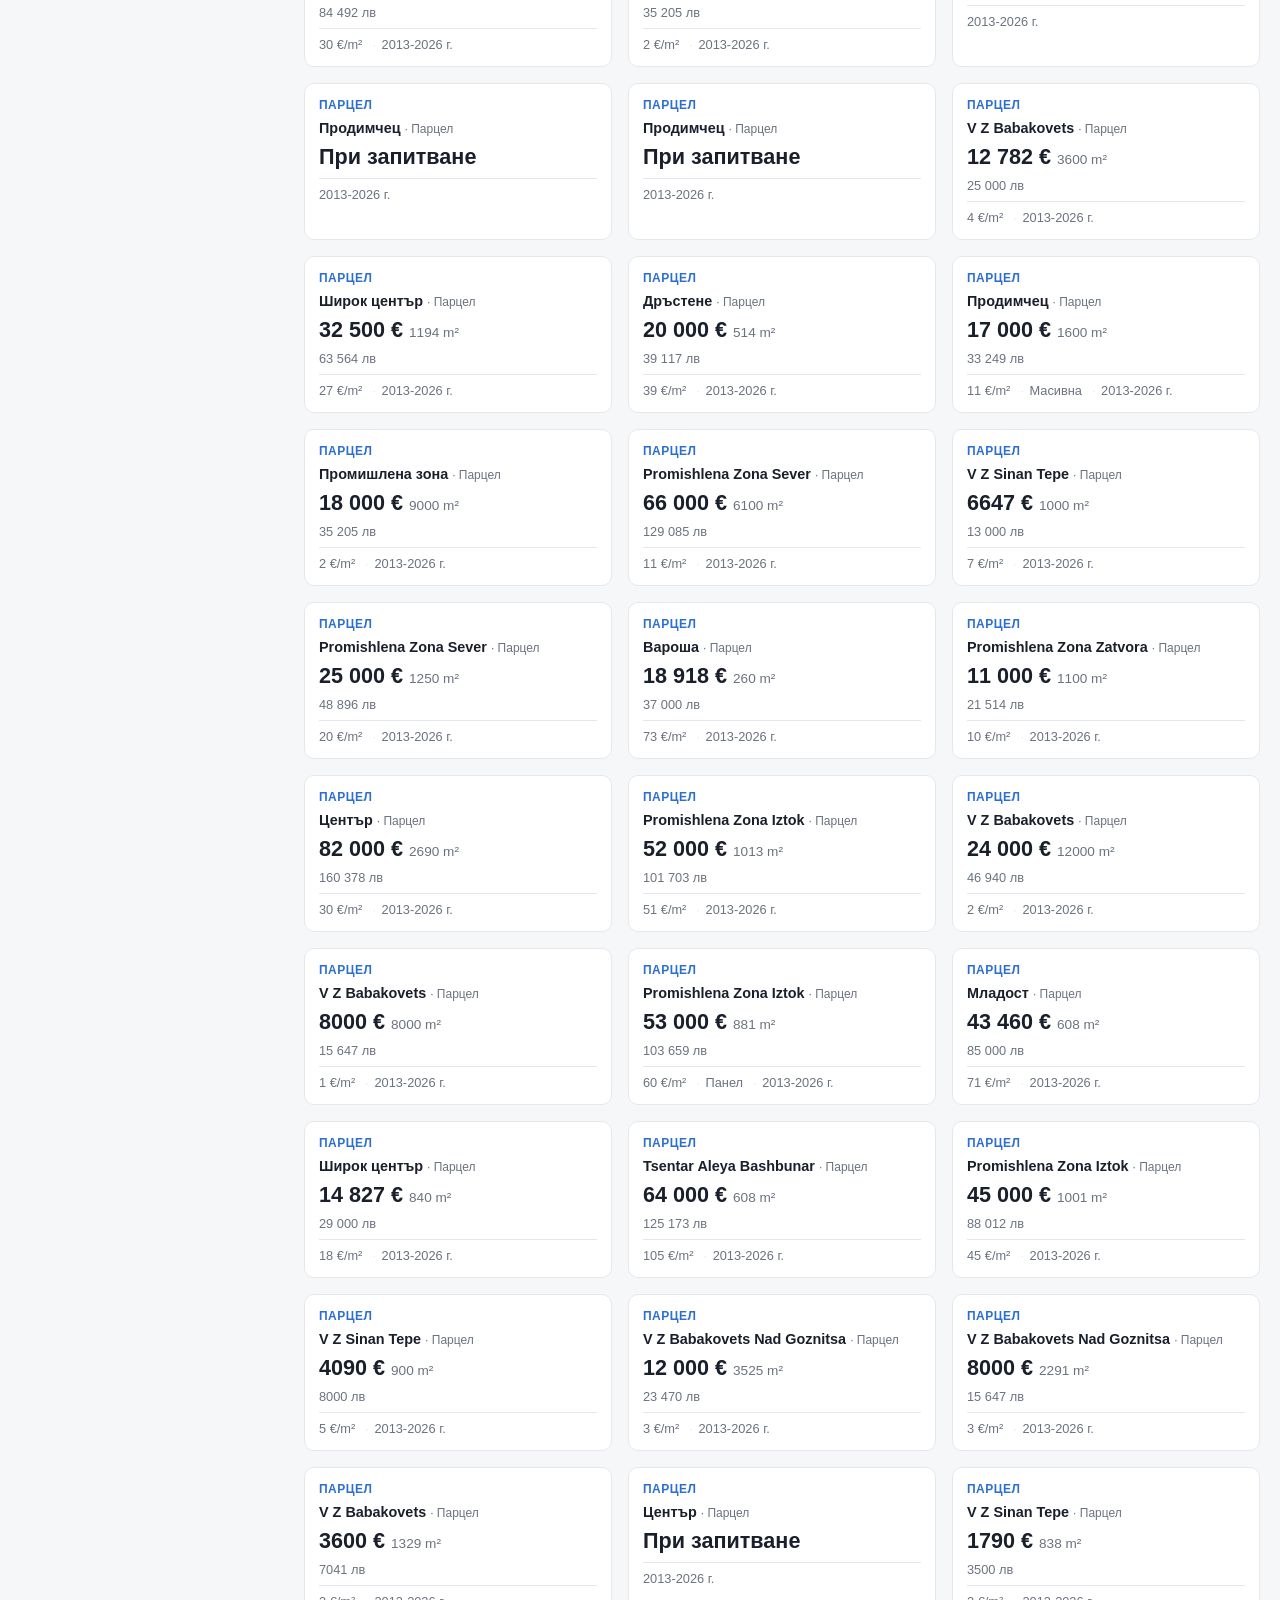
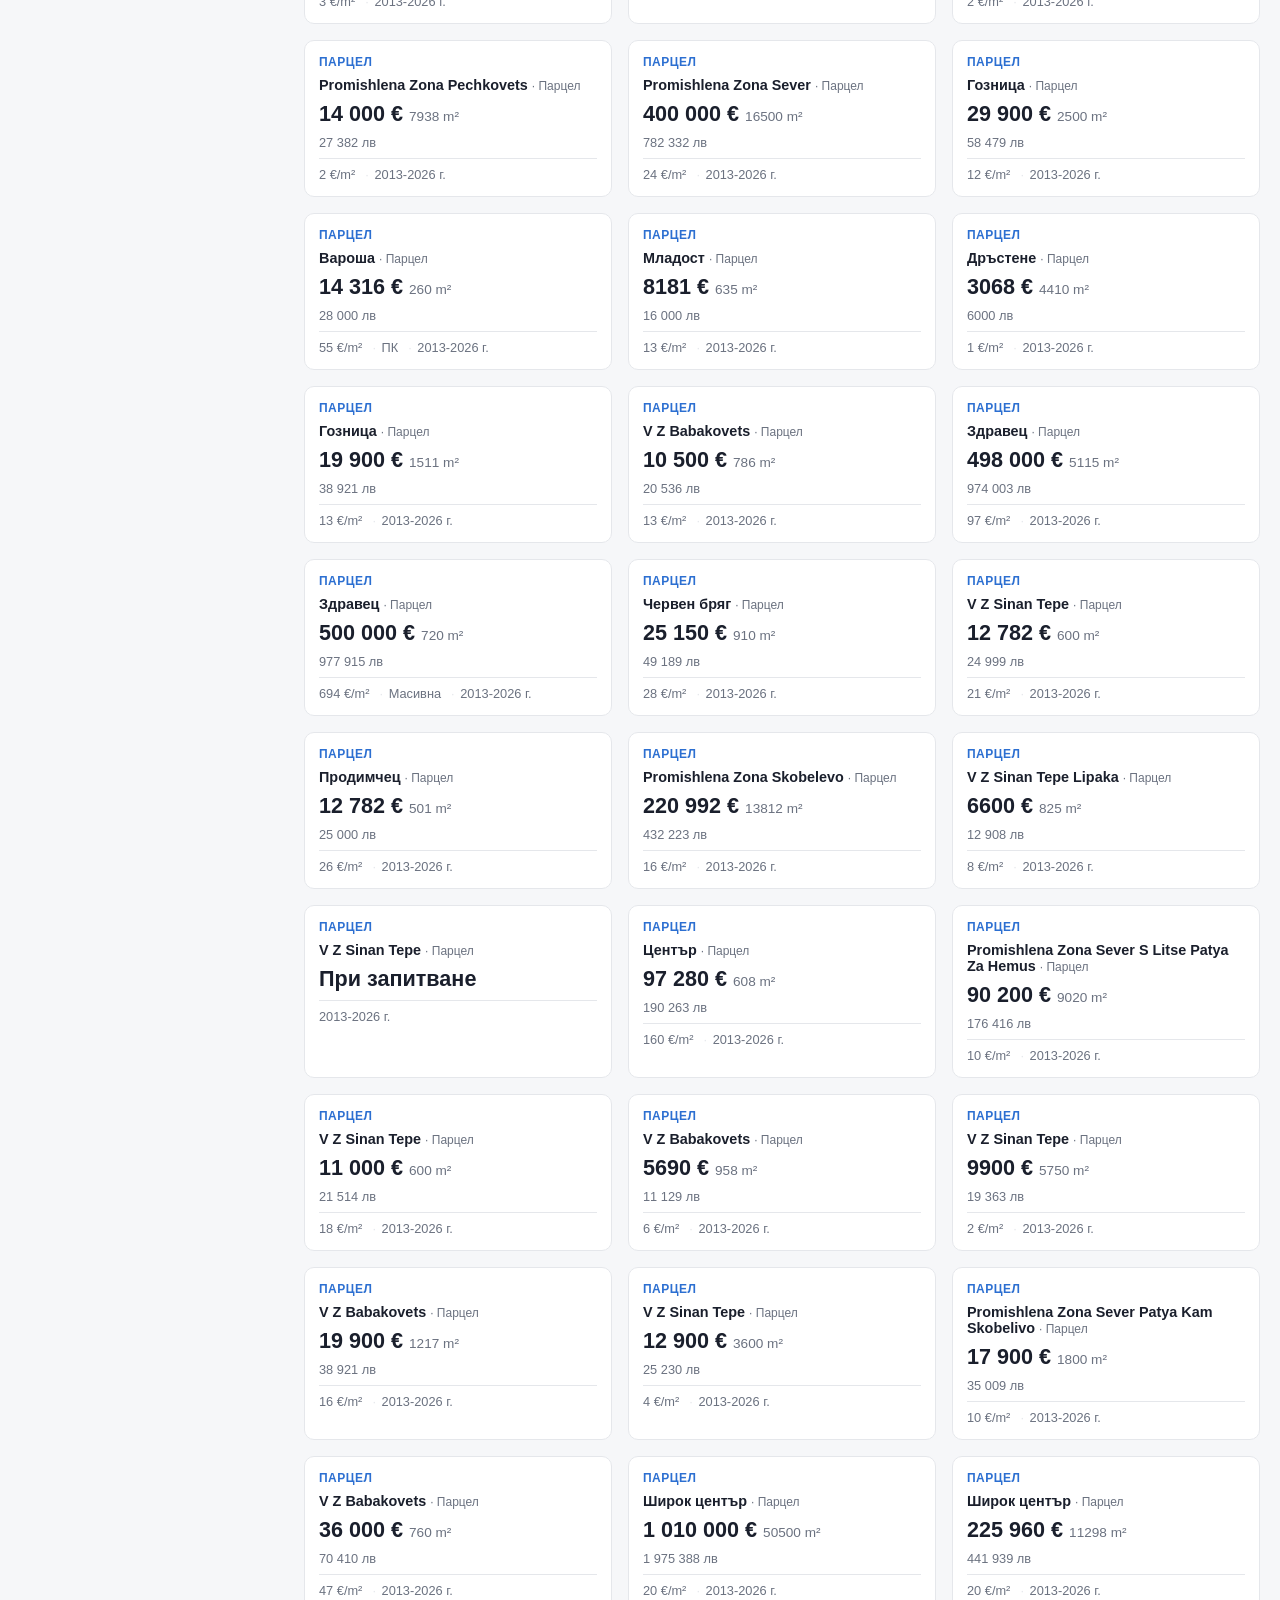
==== commit 641c924a: "fix: надежден скрол на филтър drawer-а + край на кеш проблема Скролът се мести в отделен flex контей" ====
--- a/public/index.html
+++ b/public/index.html
@@ -7,12 +7,15 @@
 <meta name="theme-color" content="#181c25" media="(prefers-color-scheme: dark)">
 <title>Имоти Ловеч — Продажби</title>
 <meta name="description" content="Всички обяви за продажби в град Ловеч от imot.bg, обновявани на всеки 30 минути.">
-<link rel="stylesheet" href="style.css">
+<link rel="stylesheet" href="style.css?v=2026-05-28b">
 </head>
-<body>
+<body data-data="data.json" data-storage="imot-lovech-state-v1">
 <header class="topbar">
   <div class="topbar-inner">
-    <h1>Имоти <span class="city">Ловеч</span></h1>
+    <a class="brand" href="oblast.html" title="Виж цялата област Ловеч">
+      <h1>Имоти <span class="city">Ловеч</span></h1>
+      <span class="brand-switch">област ▸</span>
+    </a>
     <div class="meta">
       <span id="count-pill" class="pill">— обяви</span>
       <span id="new-pill" class="pill pill-new" hidden>0 нови</span>
@@ -49,6 +52,7 @@
       </div>
     </div>
 
+    <div class="filters-body">
     <fieldset>
       <legend>Тип имот</legend>
       <div id="filter-types" class="chips"></div>
@@ -97,6 +101,7 @@
         <option value="ppm_desc">€/m² ↓</option>
       </select>
     </fieldset>
+    </div>
   </aside>
 
   <section class="results">
@@ -111,6 +116,6 @@
   <small>Данни от <a href="https://www.imot.bg/obiavi/prodazhbi/grad-lovech" target="_blank" rel="noopener">imot.bg</a> · обновявани на всеки 30 мин · 1 EUR = 1.95583 лв</small>
 </footer>
 
-<script src="app.js"></script>
+<script src="app.js?v=2026-05-28b"></script>
 </body>
 </html>
--- a/public/style.css
+++ b/public/style.css
@@ -78,6 +78,25 @@
   flex-wrap: wrap;
   align-items: center;
   gap: 12px;
+}
+.brand {
+  display: inline-flex;
+  align-items: baseline;
+  gap: 8px;
+  text-decoration: none;
+  color: inherit;
+}
+.brand:hover { text-decoration: none; }
+.brand:hover .brand-switch { background: var(--accent); color: #fff; border-color: var(--accent); }
+.brand-switch {
+  font-size: .72rem;
+  font-weight: 600;
+  color: var(--accent);
+  border: 1px solid var(--border);
+  border-radius: 999px;
+  padding: 2px 8px;
+  white-space: nowrap;
+  transition: .15s;
 }
 .topbar h1 {
   font-size: 1.2rem;
@@ -228,13 +247,28 @@
     visibility: hidden;
     transition: transform .25s ease, visibility .25s ease;
     box-shadow: -8px 0 24px rgba(0,0,0,.18);
-    padding-top: max(16px, env(safe-area-inset-top));
-    padding-bottom: max(16px, env(safe-area-inset-bottom));
-    padding-right: max(16px, env(safe-area-inset-right));
+    /* Flex колона: заглавието стои горе, тялото скролва. overflow:hidden на
+       самия aside — реалният скрол е в .filters-body. min-height:0 е ключът,
+       за да може flex-детето да се свие и наистина да скролва (иначе бъг). */
+    display: flex;
+    flex-direction: column;
+    padding: 0;
+    overflow: hidden;
+  }
+  .filters.open { transform: translateX(0); visibility: visible; }
+  .filters .filters-header {
+    flex: 0 0 auto;
+    margin: 0;
+    padding: max(16px, env(safe-area-inset-top)) max(16px, env(safe-area-inset-right)) 12px 16px;
+  }
+  .filters-body {
+    flex: 1 1 auto;
+    min-height: 0;
     overflow-y: auto;
     overscroll-behavior: contain;
-  }
-  .filters.open { transform: translateX(0); visibility: visible; }
+    -webkit-overflow-scrolling: touch;
+    padding: 0 max(16px, env(safe-area-inset-right)) max(16px, env(safe-area-inset-bottom)) 16px;
+  }
   .filter-close { display: inline-block; }
   .filters .filters-header strong { font-size: 1.05rem; }
 }
@@ -275,6 +309,12 @@
   border-color: var(--accent);
 }
 .chip .count { opacity: .7; margin-left: 4px; }
+/* опции без налични имоти спрямо другите филтри */
+.chip-empty {
+  opacity: .35;
+  text-decoration: line-through;
+}
+.chip-empty:hover { border-color: var(--border); }
 .range { display: flex; gap: 6px; align-items: center; }
 .range input {
   width: 100%;
@@ -393,6 +433,13 @@
   border: 1px dashed var(--border);
   border-radius: var(--radius);
 }
+.more-note {
+  grid-column: 1 / -1;
+  text-align: center;
+  padding: 16px;
+  color: var(--text-muted);
+  font-size: .85rem;
+}
 
 .footer {
   text-align: center;
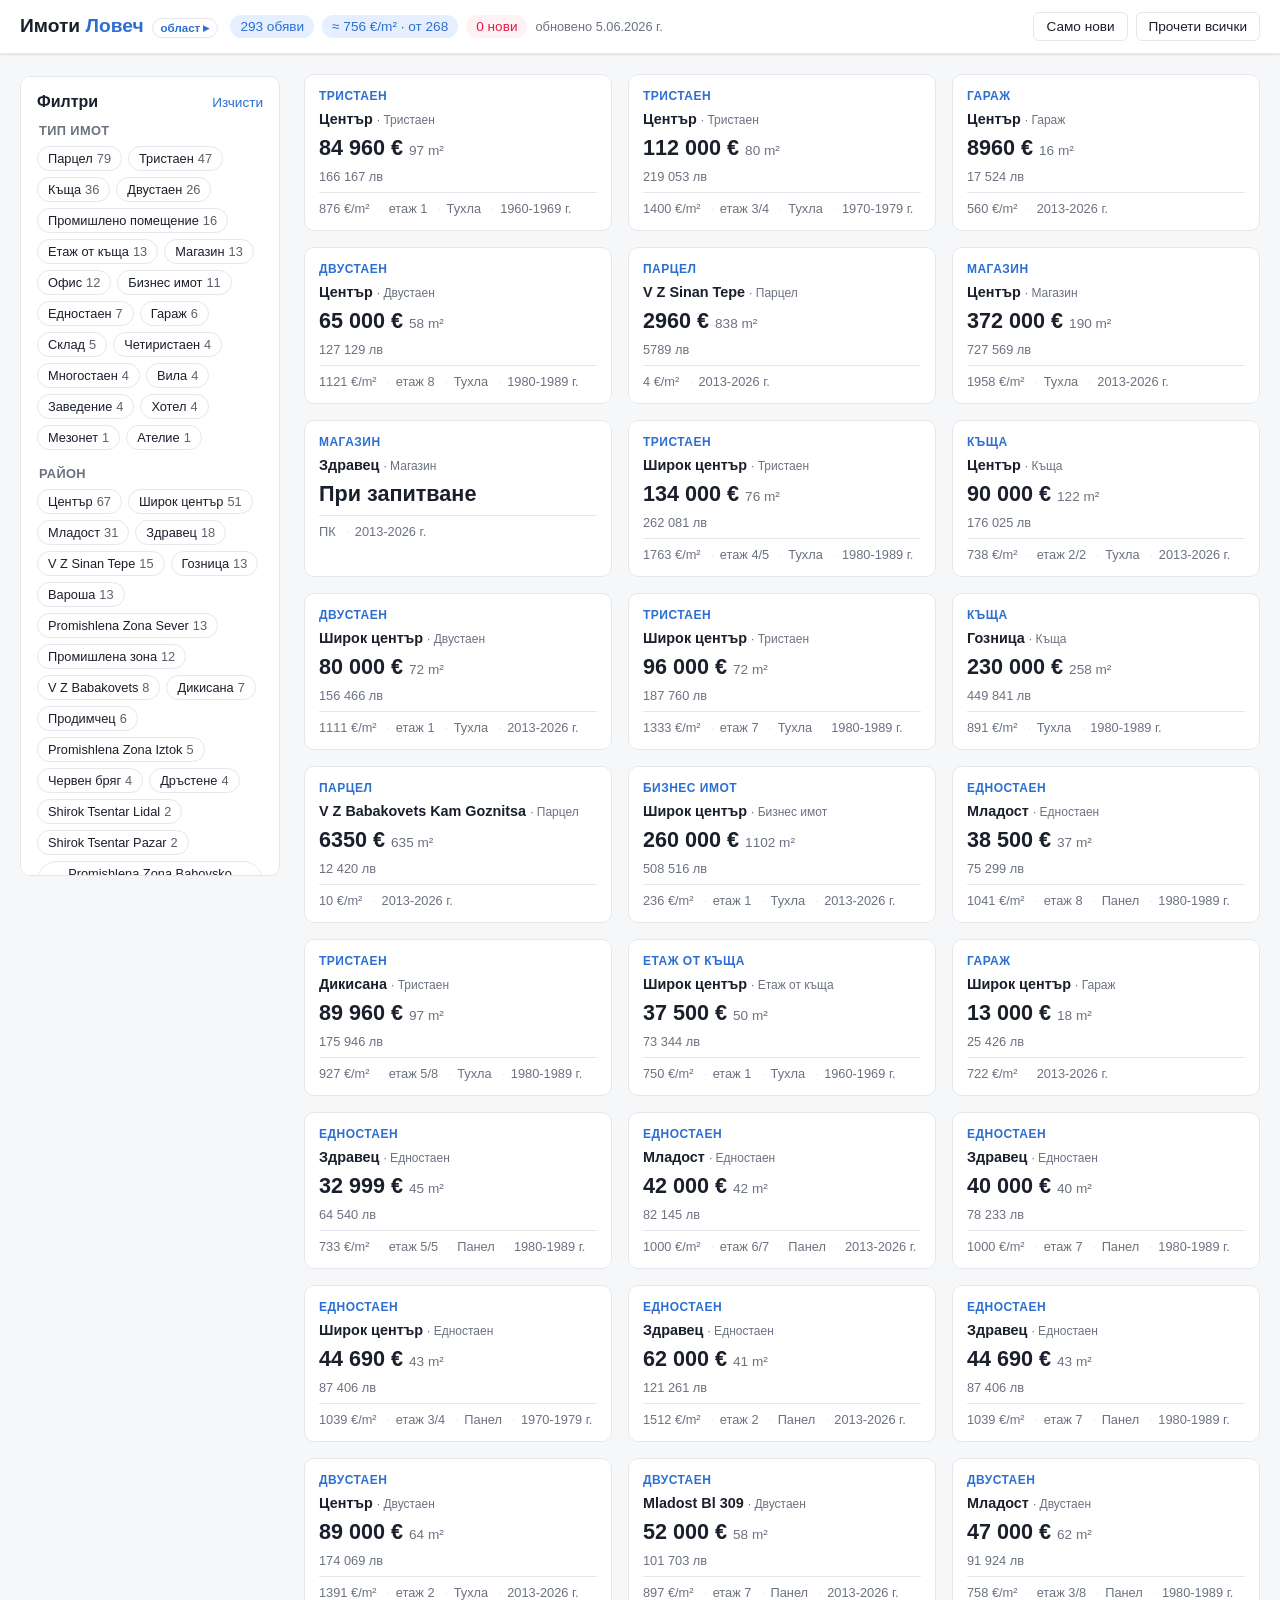
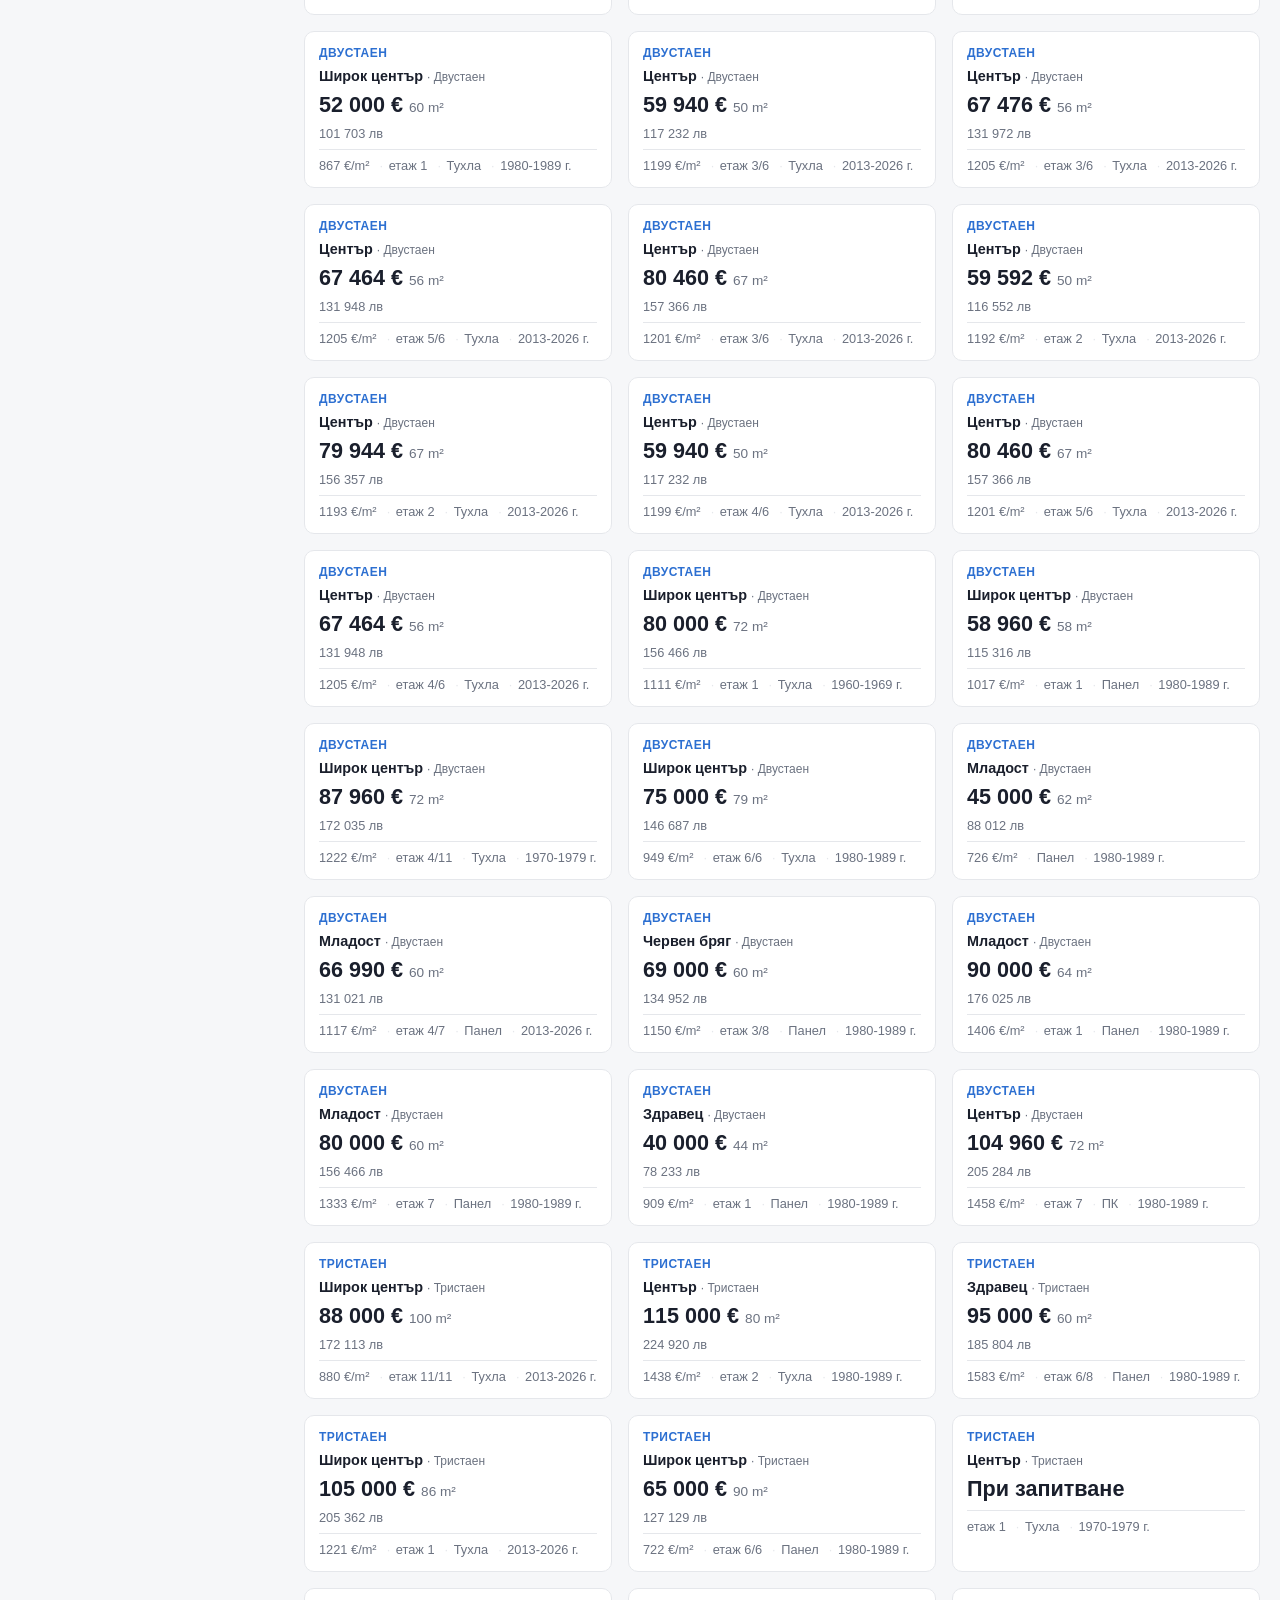
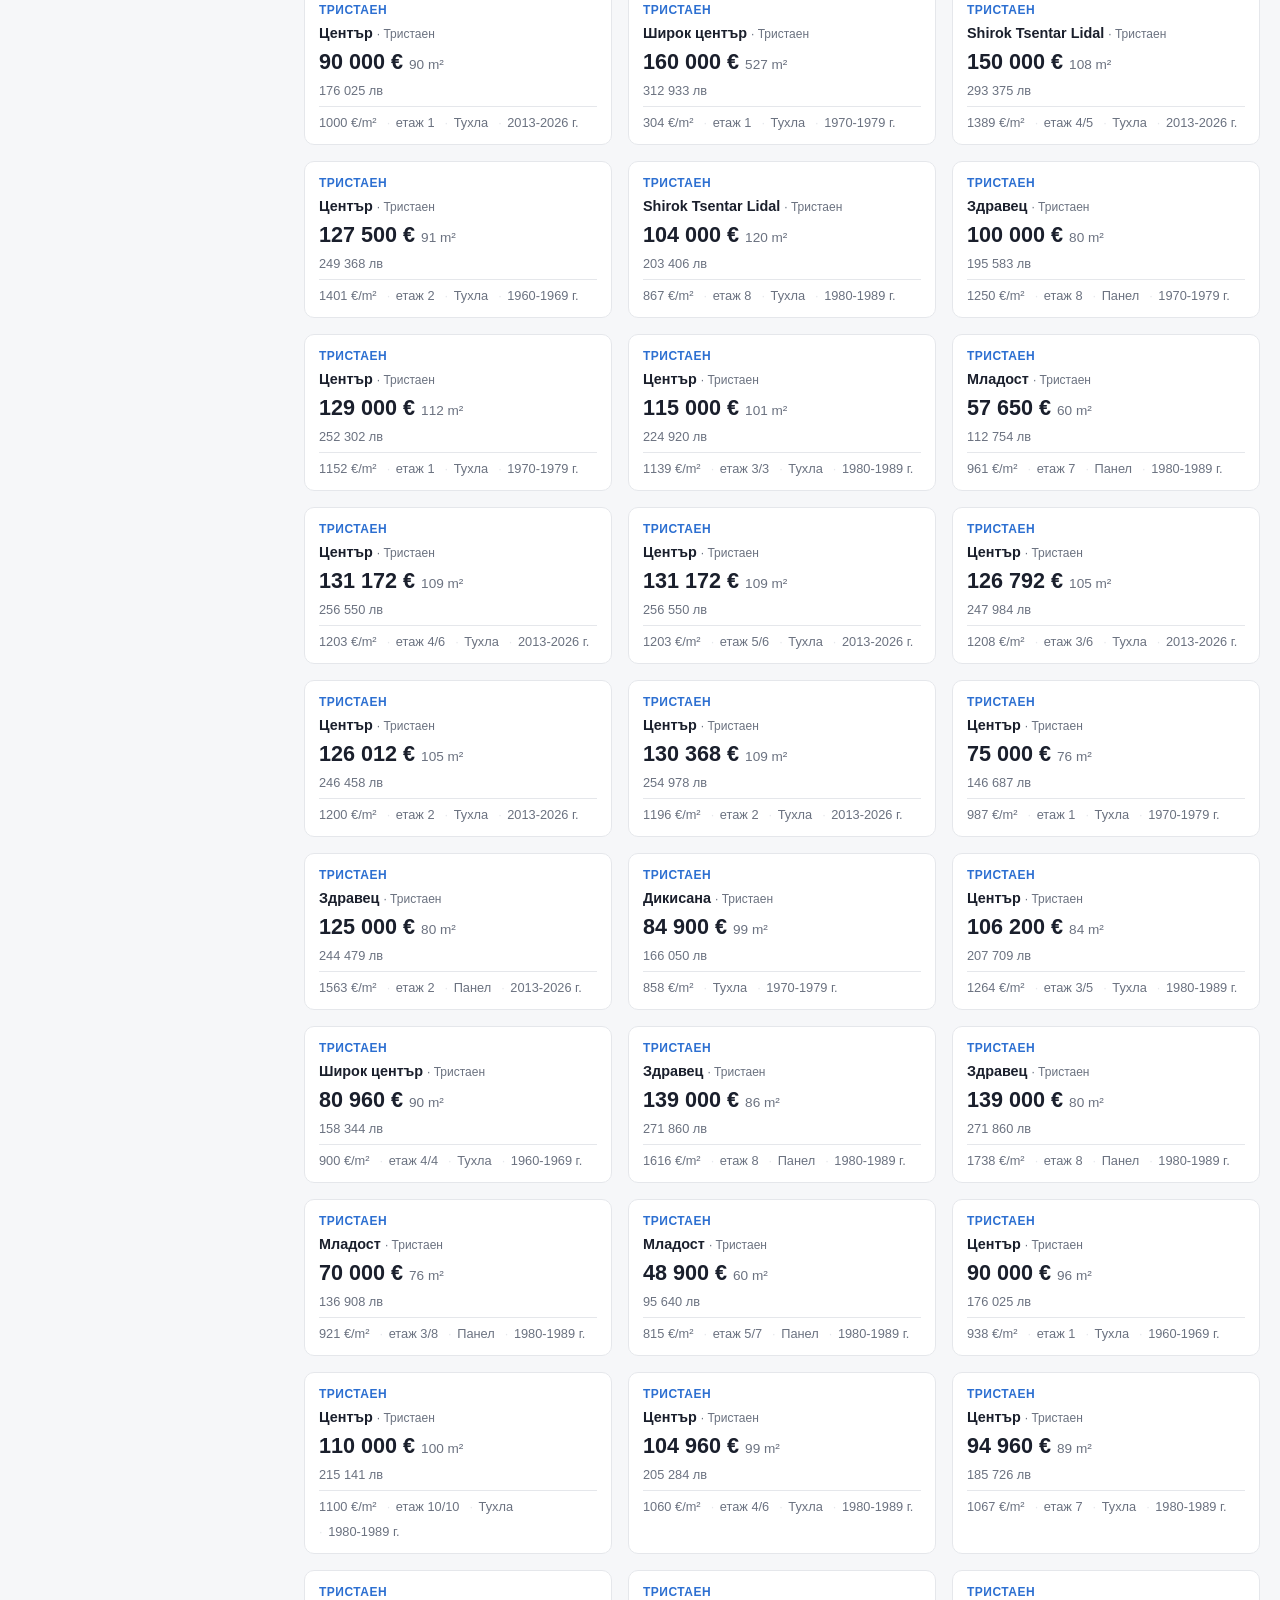
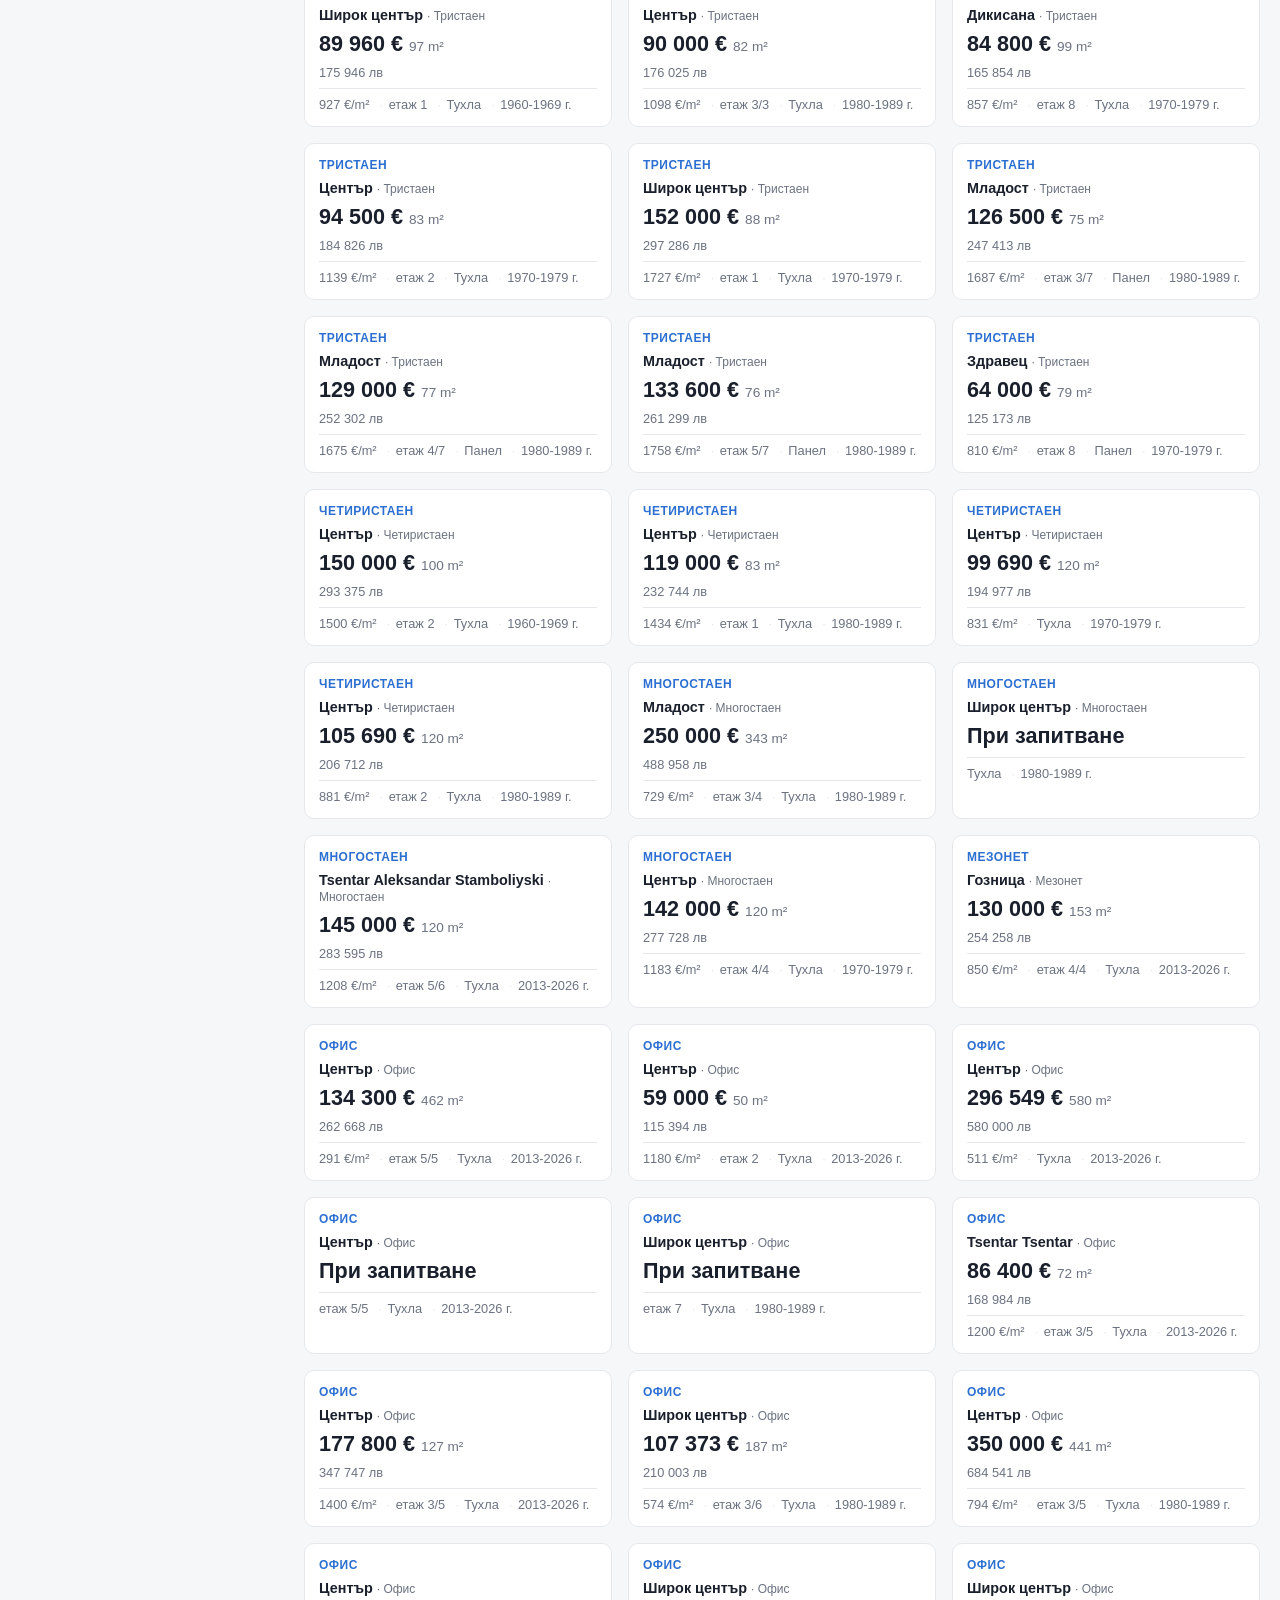
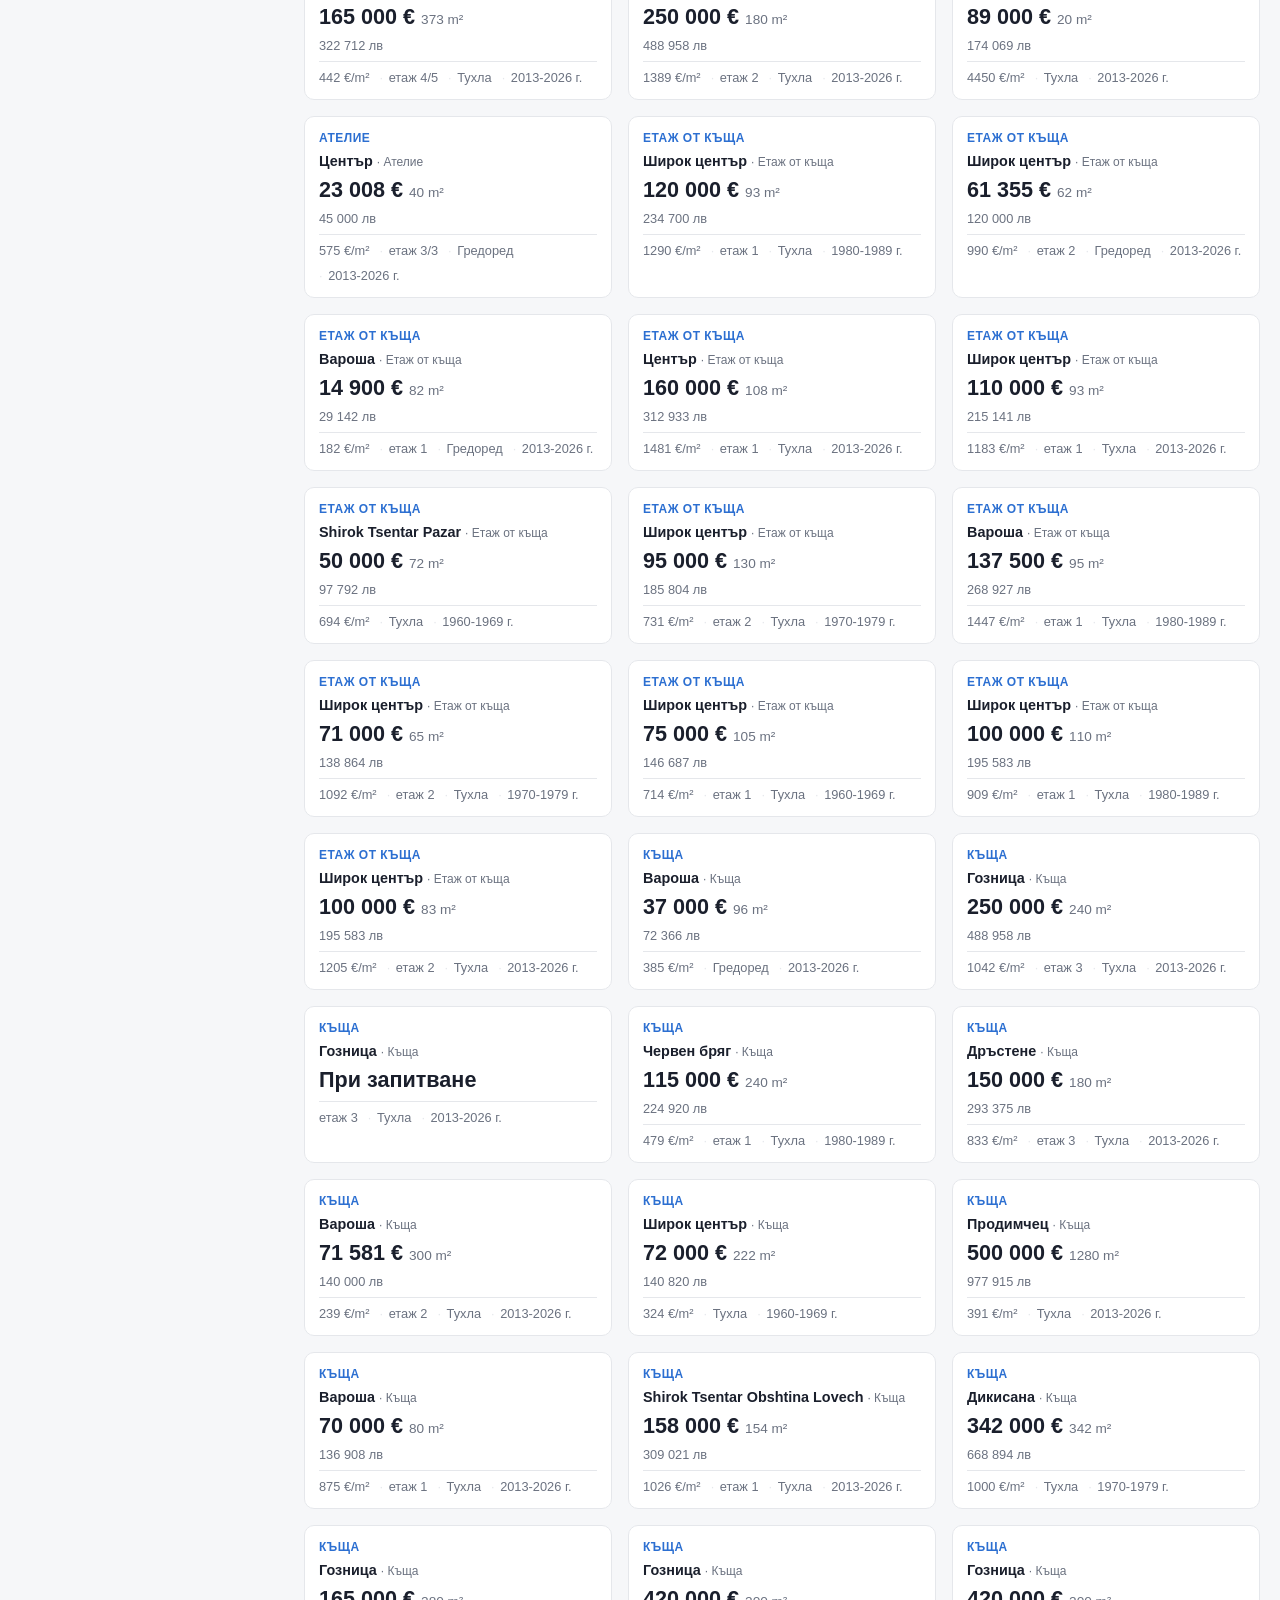
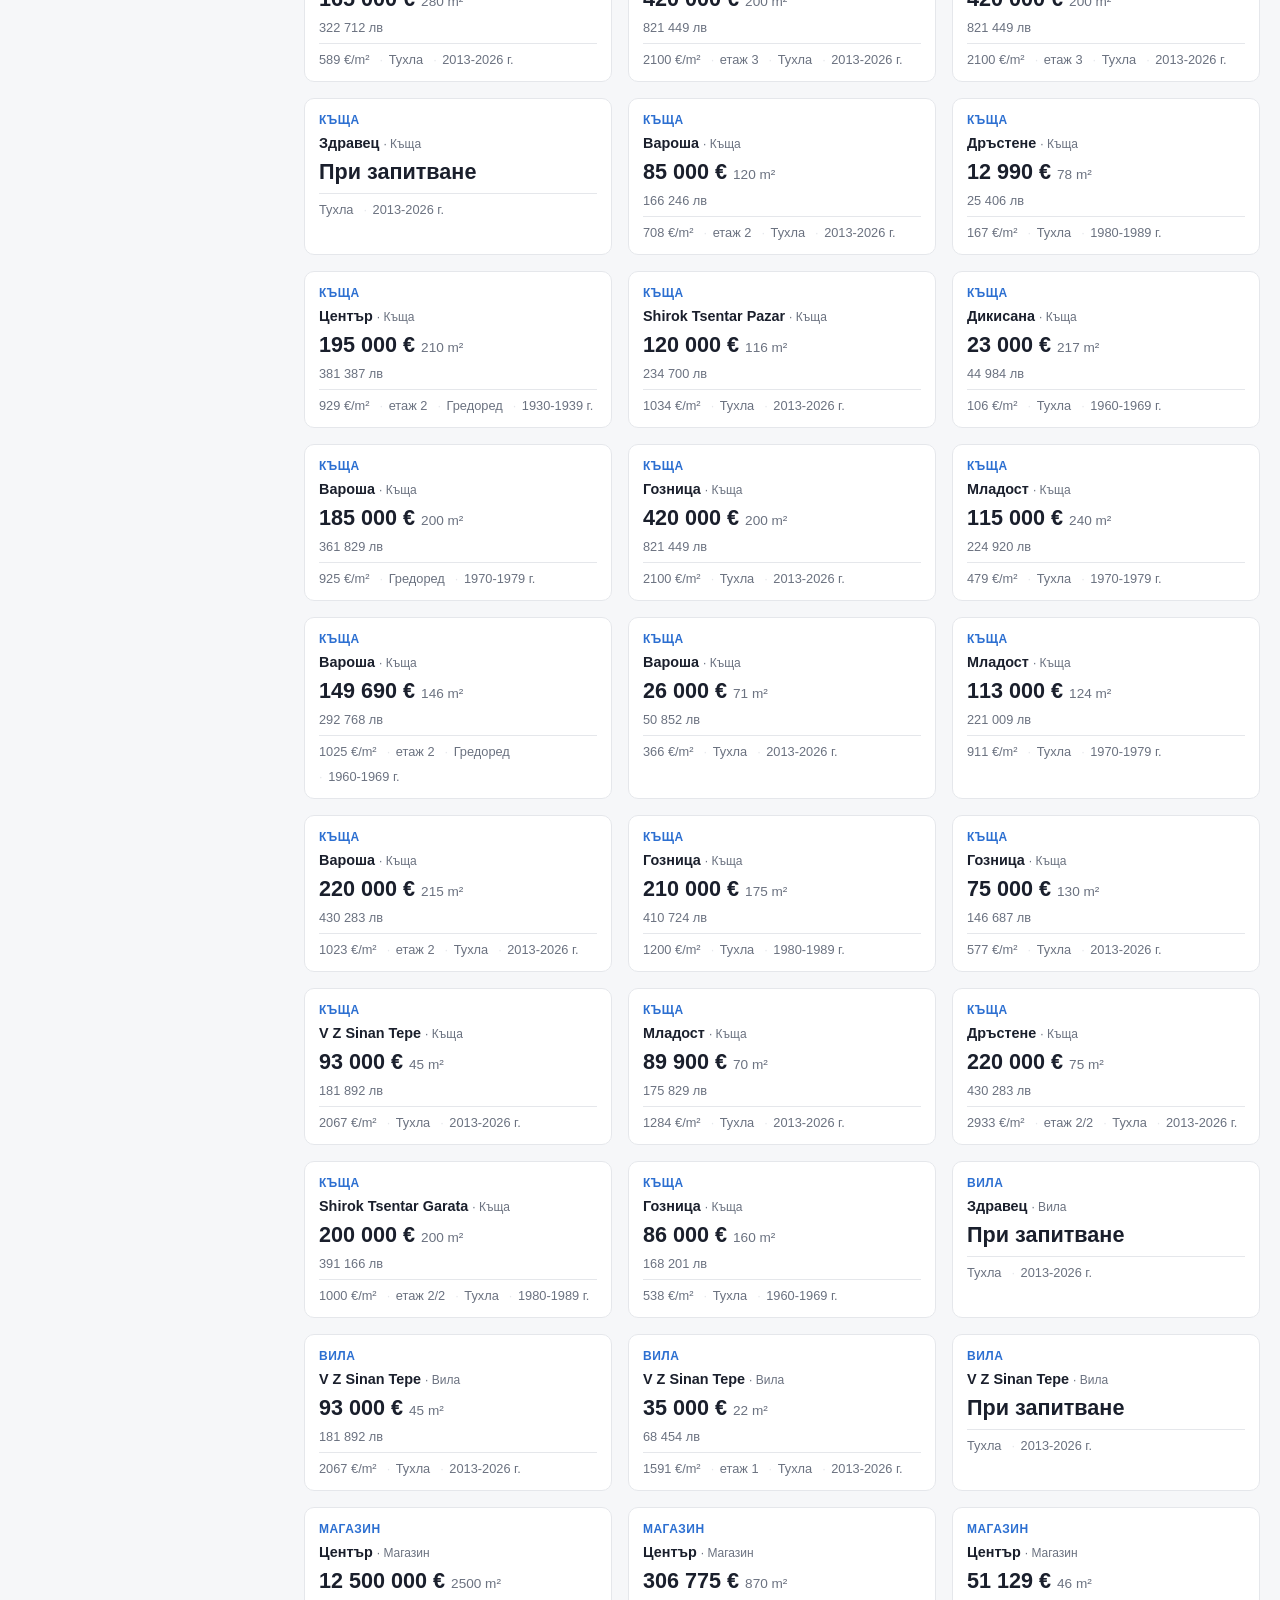
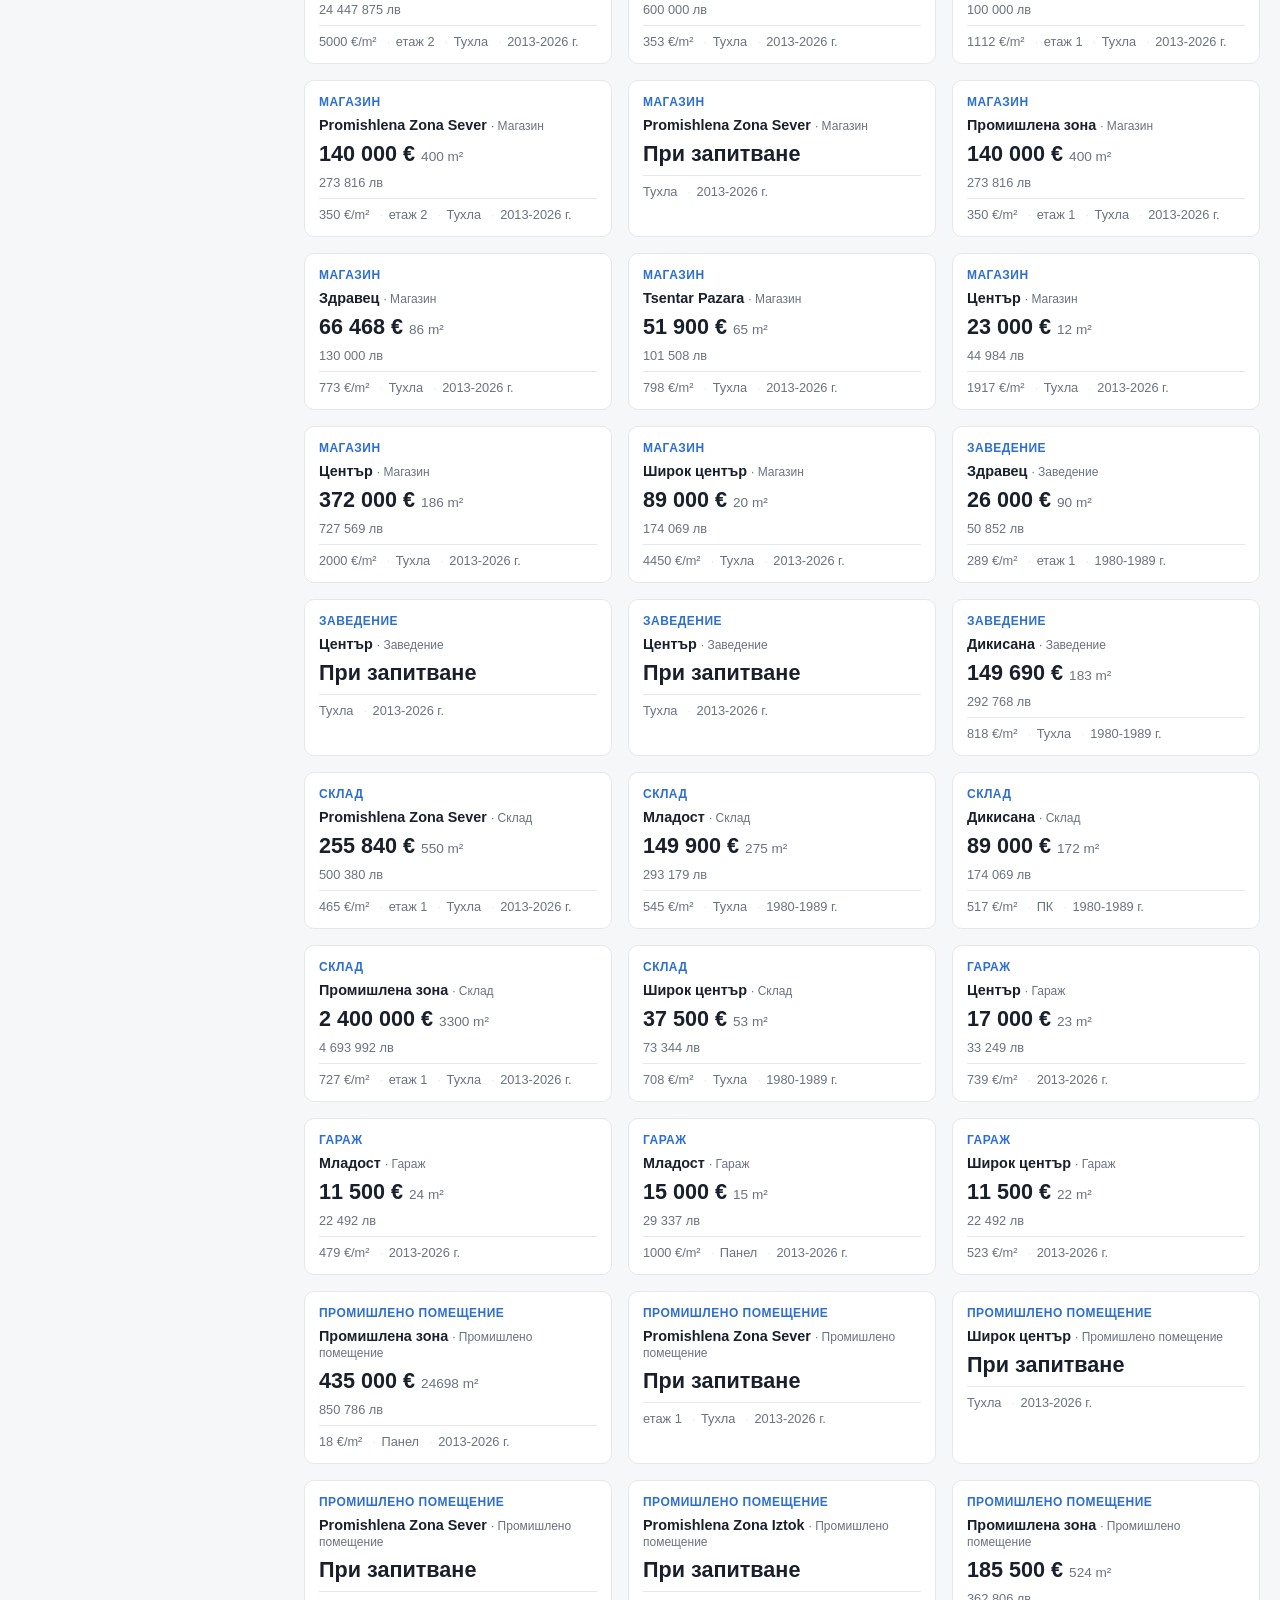
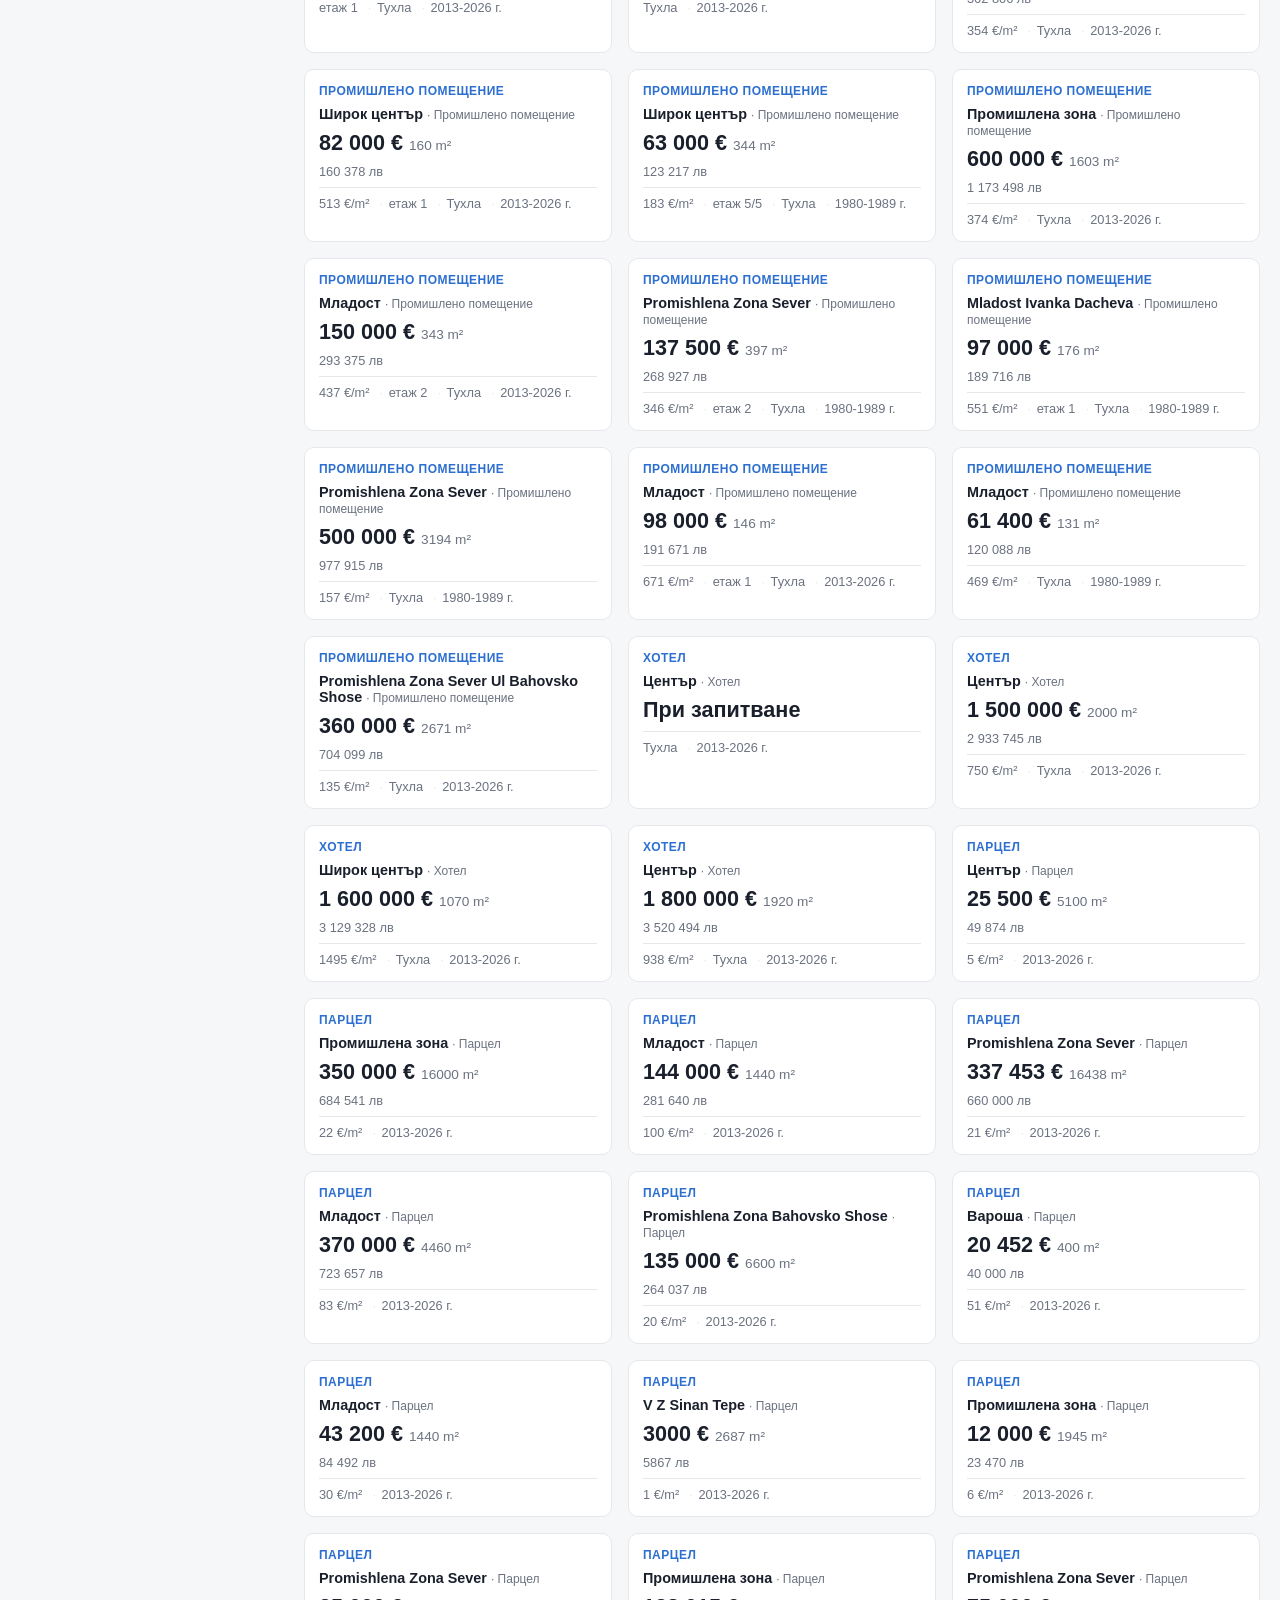
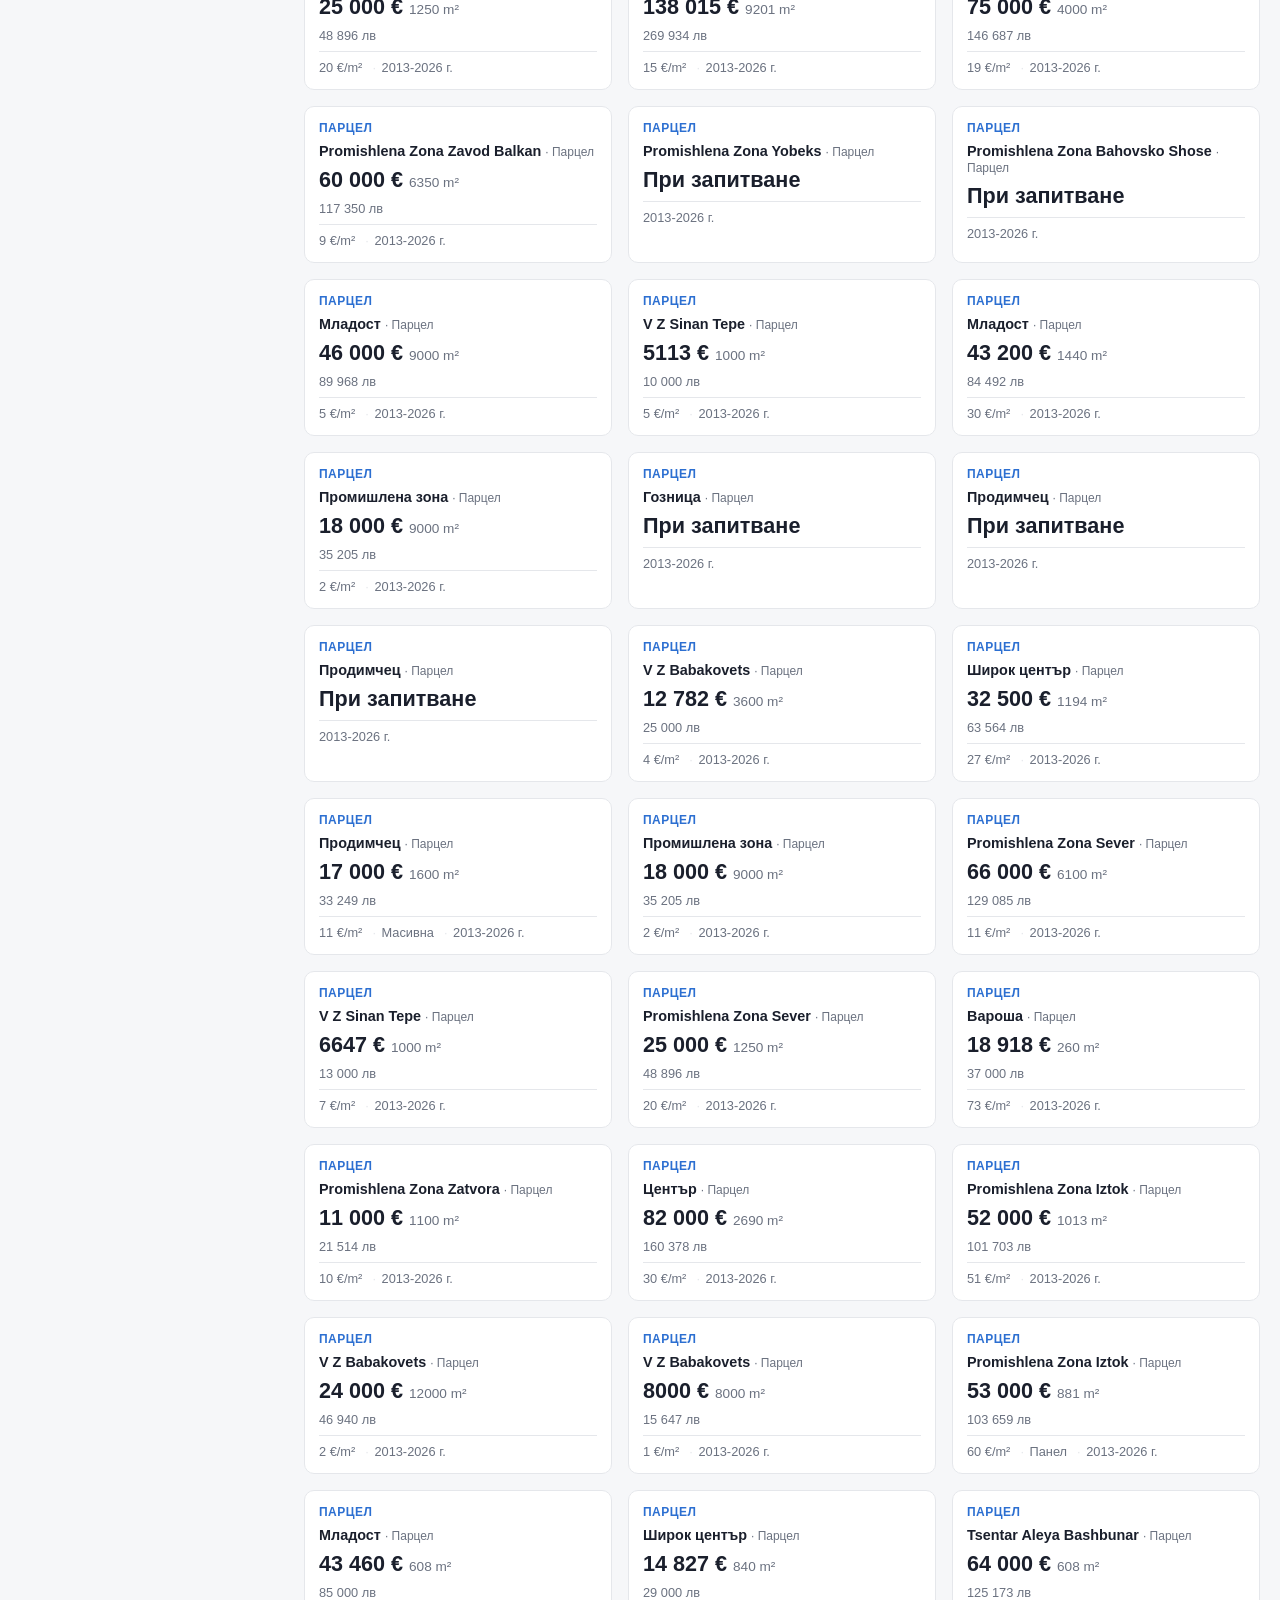
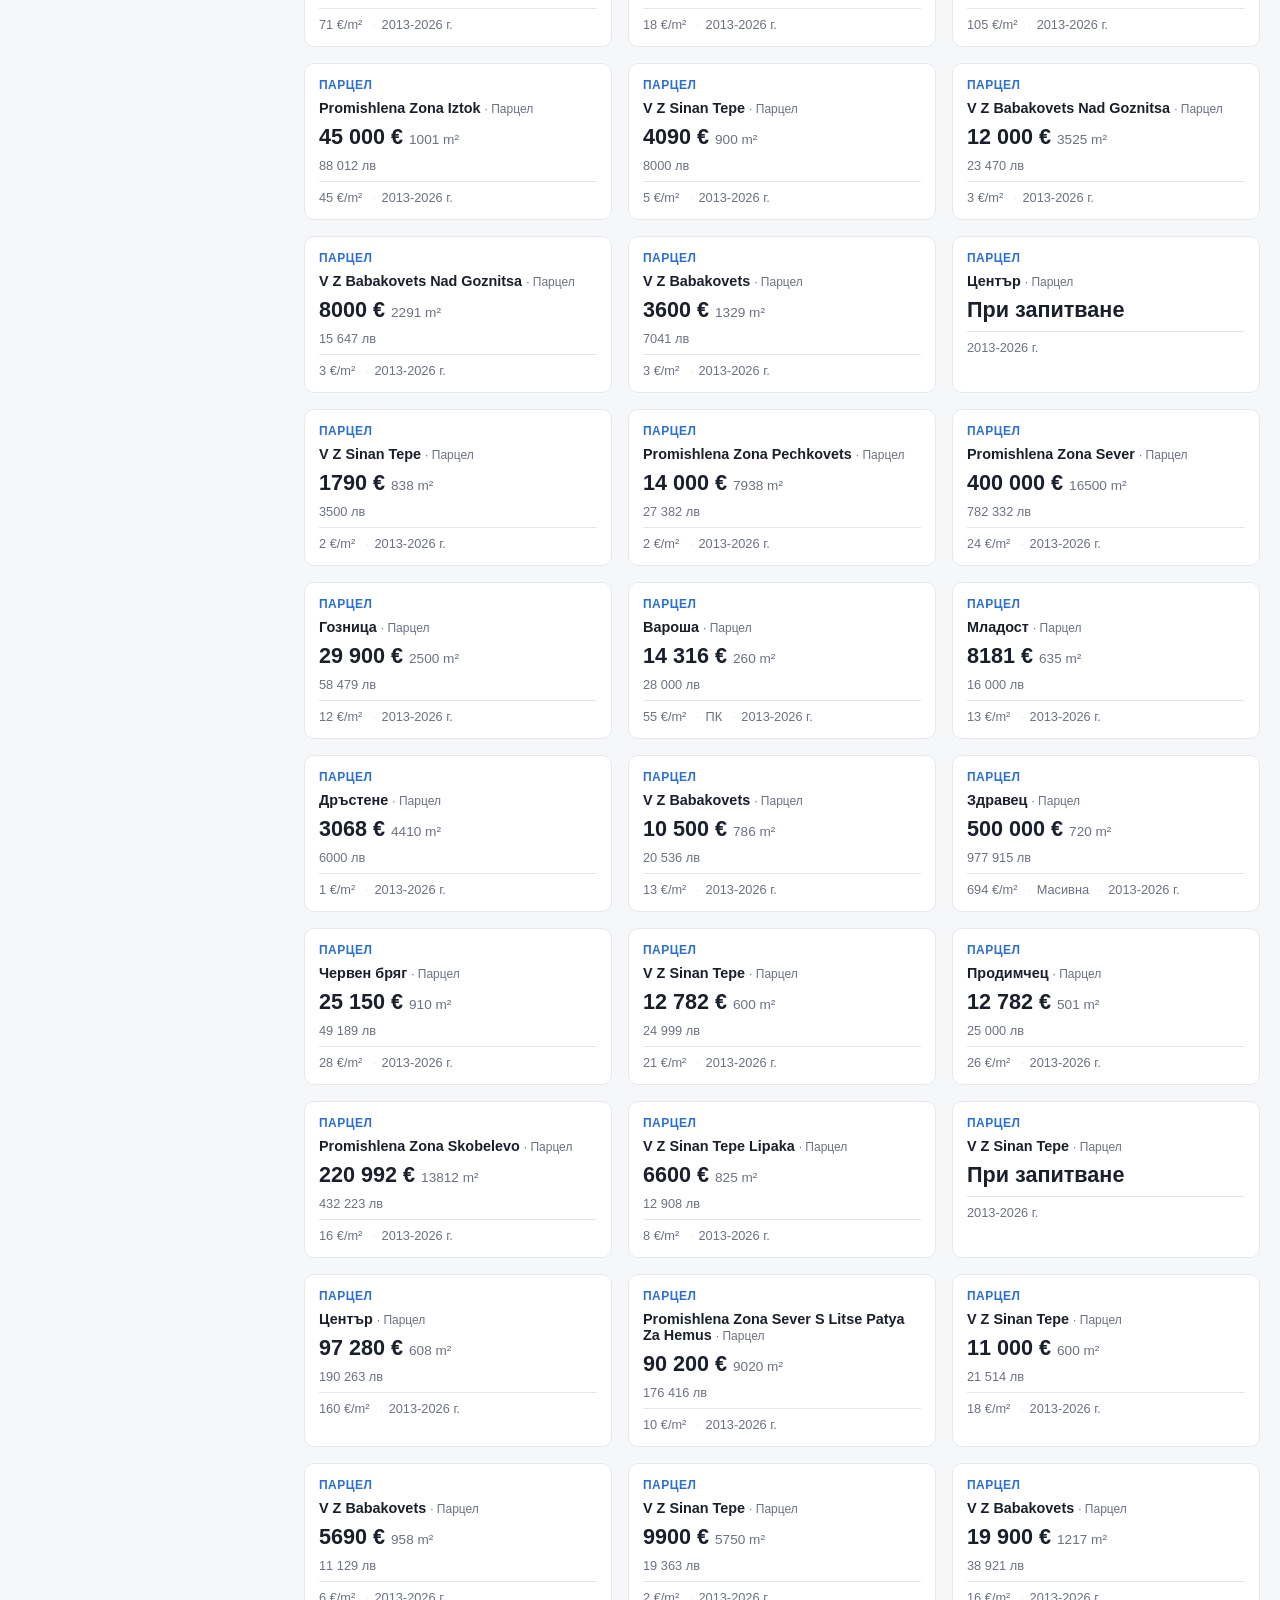
==== commit 5681d28c: "feat: жив пилят за средно €/m² спрямо филтрите В топбара се появява "≈ X €/m² · от N" — преизчислява" ====
--- a/public/index.html
+++ b/public/index.html
@@ -18,6 +18,7 @@
     </a>
     <div class="meta">
       <span id="count-pill" class="pill">— обяви</span>
+      <span id="avg-pill" class="pill" hidden>— €/m²</span>
       <span id="new-pill" class="pill pill-new" hidden>0 нови</span>
       <span id="updated" class="updated"></span>
     </div>
--- a/public/style.css
+++ b/public/style.css
@@ -236,7 +236,12 @@
     position: fixed;
     top: 0;
     right: 0;
-    bottom: 0;
+    /* ВАЖНО: изрична височина, а НЕ top:0+bottom:0. На мобилни браузъри fixed
+       елемент с top:0;bottom:0 се оразмерява по съдържанието (ставаше ~3000px)
+       и затова вътрешният скрол никога нямаше какво да скролва. 100dvh =
+       реалната височина на екрана → .filters-body вече има какво да скролва. */
+    height: 100vh;
+    height: 100dvh;
     width: min(86vw, 360px);
     max-width: 100vw;
     max-height: none;
